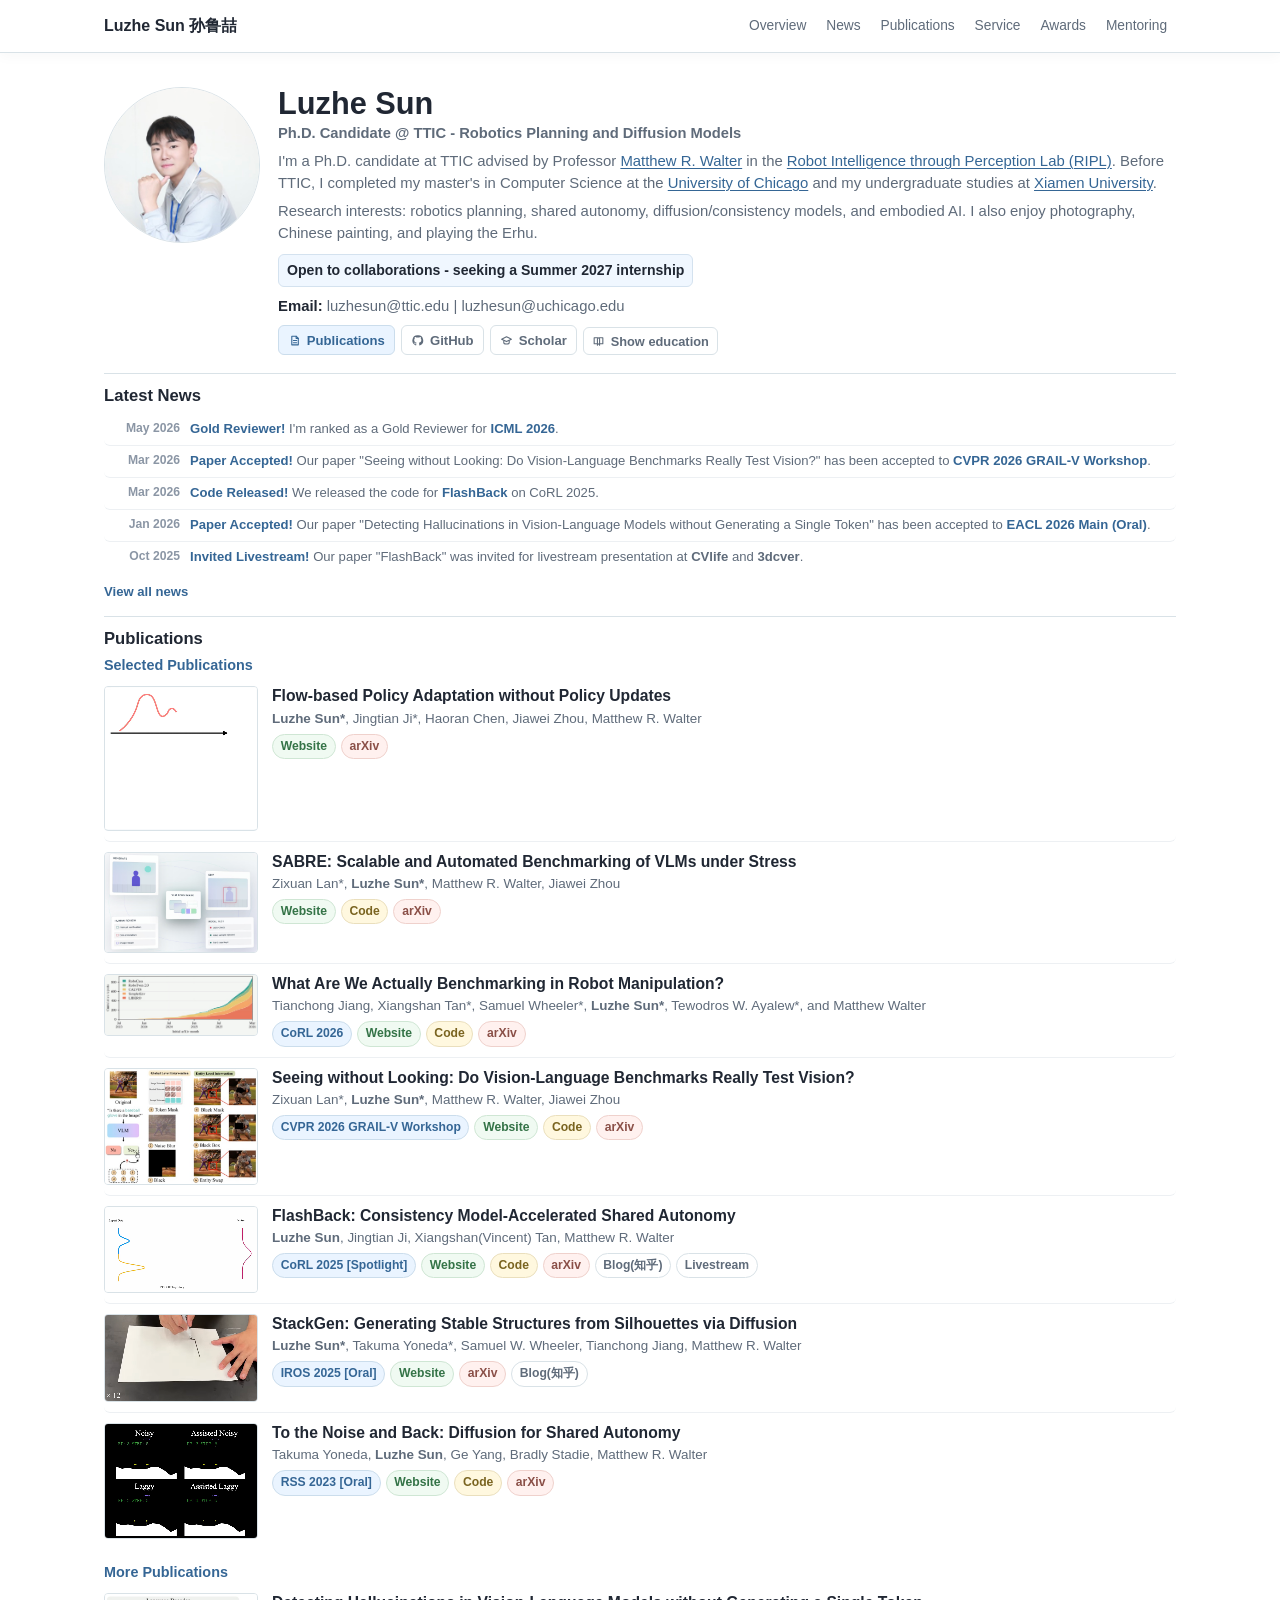
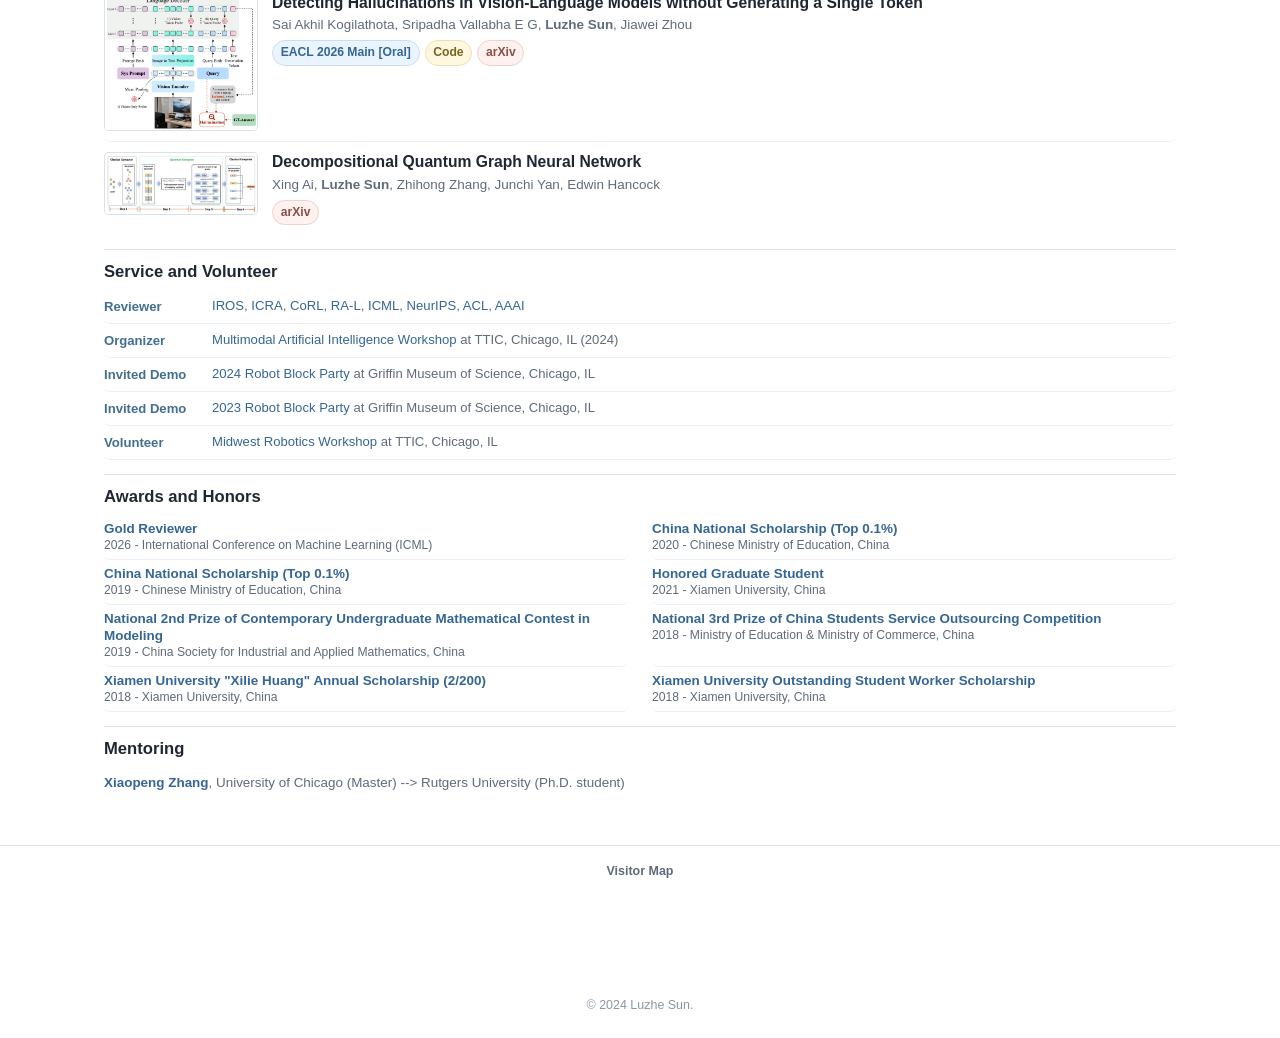
==== index.html @ 74cde6c1 "update web page" ====
<!doctype html>
<html lang="en">

<head>
    <title>Luzhe Sun</title>
    <meta charset="utf-8">
    <meta name="viewport" content="width=device-width, initial-scale=1">
    <meta name="description" content="Luzhe Sun, Ph.D. candidate at TTIC. Robotics planning, diffusion models, publications, news, awards, service, and projects.">
    <link rel="icon" type="image/svg+xml" href="img/logo/Tllokn-positive-black.svg" media="(prefers-color-scheme: light)">
    <link rel="icon" type="image/svg+xml" href="img/logo/Tllokn-positive-white.svg" media="(prefers-color-scheme: dark)">
    <link rel="shortcut icon" type="image/svg+xml" href="img/logo/Tllokn-positive-black.svg">
    <link rel="preload" as="image" href="img/optimized/profile-360.jpg" fetchpriority="high">
    <style>
        * {
            box-sizing: border-box;
        }

        :root {
            --accent: #4f86bd;
            --accent-dark: #356695;
            --accent-soft: #eaf4ff;
            --accent-blue-2: #6f98c7;
            --accent-blue-soft: #f0f7ff;
            --text: #202733;
            --muted: #5f6b7a;
            --quiet: #8b96a5;
            --line: #d9e2e7;
            --surface: #f8fafc;
            --background: #ffffff;
            --radius: 6px;
        }

        html {
            scroll-behavior: smooth;
        }

        body {
            margin: 0;
            color: var(--text);
            background: var(--background);
            font-family: -apple-system, BlinkMacSystemFont, "Segoe UI", Roboto, Helvetica, Arial, sans-serif;
            font-size: 15px;
            line-height: 1.45;
        }

        a {
            color: var(--accent-dark);
            text-decoration-thickness: 1px;
            text-underline-offset: 2px;
        }

        a:hover {
            color: #1d3850;
        }

        .site-header {
            position: sticky;
            top: 0;
            z-index: 20;
            background: rgba(255, 255, 255, 0.97);
            border-bottom: 1px solid var(--line);
            box-shadow: 0 2px 14px rgba(32, 39, 51, 0.04);
        }

        .nav-wrap {
            max-width: 1120px;
            min-height: 52px;
            margin: 0 auto;
            padding: 0 24px;
            display: flex;
            align-items: center;
            gap: 18px;
        }

        .brand {
            flex: 0 0 auto;
            color: var(--text);
            font-size: 1rem;
            font-weight: 700;
            text-decoration: none;
            white-space: nowrap;
        }

        .nav-links {
            display: flex;
            align-items: center;
            gap: 2px;
            margin-left: auto;
        }

        .nav-links a {
            color: var(--muted);
            font-size: 0.86rem;
            font-weight: 520;
            text-decoration: none;
            padding: 0.32rem 0.56rem;
            border-radius: var(--radius);
            white-space: nowrap;
        }

        .nav-links a:hover,
        .nav-links a:focus-visible {
            color: var(--accent-dark);
            background: var(--accent-soft);
        }

        .menu-button {
            display: none;
            margin-left: auto;
            width: 38px;
            height: 34px;
            border: 1px solid var(--line);
            border-radius: var(--radius);
            background: var(--background);
            color: var(--text);
            cursor: pointer;
        }

        .menu-button span {
            display: block;
            width: 16px;
            height: 2px;
            margin: 4px auto;
            background: currentColor;
        }

        .page {
            max-width: 1120px;
            margin: 0 auto;
            padding: 18px 24px 32px;
        }

        .hero {
            display: grid;
            grid-template-columns: 156px minmax(0, 1fr);
            gap: 18px;
            align-items: start;
            padding: 16px 0 18px;
            background: var(--background);
        }

        .profile-photo {
            width: 156px;
            height: 156px;
            object-fit: cover;
            border-radius: 50%;
            border: 1px solid var(--line);
            background: var(--surface);
        }

        .hero h1 {
            margin: 0 0 2px;
            color: var(--text);
            font-size: clamp(1.45rem, 2.4vw, 2rem);
            line-height: 1.1;
            letter-spacing: 0;
        }

        .hero-subtitle {
            margin: 0 0 8px;
            color: var(--muted);
            font-size: 0.92rem;
            font-weight: 600;
        }

        .hero p {
            margin: 0 0 7px;
        }

        .hero-copy {
            color: var(--muted);
            font-size: 0.93rem;
        }

        .hero-copy strong {
            color: var(--text);
        }

        .notice {
            display: inline-block;
            margin: 3px 0 9px;
            padding: 5px 8px;
            border: 1px solid #d4e2ef;
            border-radius: var(--radius);
            background: var(--accent-blue-soft);
            color: var(--text);
            font-size: 0.88rem;
            font-weight: 560;
        }

        .action-row {
            display: flex;
            flex-wrap: wrap;
            gap: 6px;
            margin-top: 8px;
        }

        .button {
            display: inline-flex;
            align-items: center;
            gap: 0.35rem;
            min-height: 30px;
            padding: 0.28rem 0.58rem;
            border: 1px solid var(--line);
            border-radius: var(--radius);
            background: var(--background);
            color: var(--muted);
            font-size: 0.82rem;
            font-weight: 600;
            text-decoration: none;
        }

        .button.primary {
            border-color: #cbddec;
            background: var(--accent-soft);
            color: var(--accent-dark);
        }

        .button:hover {
            border-color: #bcc7d1;
            color: var(--text);
            background: var(--surface);
        }

        .button-icon {
            width: 13px;
            height: 13px;
            flex: 0 0 auto;
            display: inline-block;
        }

        .section {
            padding: 12px 0 14px;
            border-top: 1px solid var(--line);
        }

        .section:first-of-type {
            border-top: 0;
        }

        .section-title {
            display: flex;
            align-items: center;
            margin: 0 0 8px;
            color: var(--text);
            font-size: 1.04rem;
            font-weight: 700;
            line-height: 1.2;
        }

        .news-list,
        .awards-list,
        .mentorship-list,
        .service-list {
            display: grid;
            gap: 0;
        }

        .news-item {
            display: grid;
            grid-template-columns: 76px minmax(0, 1fr);
            gap: 10px;
            padding: 6px 0;
            border-bottom: 1px solid #edf0f3;
            border-radius: var(--radius);
        }

        .news-item:last-child {
            border-bottom: 0;
        }

        .news-item:hover {
            background: var(--accent-blue-soft);
        }

        .news-date {
            color: var(--quiet);
            font-size: 0.76rem;
            font-weight: 650;
            text-align: right;
            white-space: nowrap;
        }

        .news-content {
            color: var(--muted);
            font-size: 0.82rem;
            line-height: 1.44;
        }

        .news-highlight {
            color: var(--accent-dark);
            font-weight: 700;
        }

        .view-all-news {
            margin-top: 7px;
        }

        .view-all-news a {
            color: var(--accent-dark);
            font-size: 0.82rem;
            font-weight: 650;
            text-decoration: none;
        }

        .publication-item {
            display: grid;
            grid-template-columns: 154px minmax(0, 1fr);
            gap: 14px;
            align-items: start;
            padding: 10px 8px 10px 0;
            border-bottom: 1px solid #edf0f3;
            border-radius: var(--radius);
        }

        .publication-item:last-child {
            border-bottom: 0;
        }

        .publication-item:hover {
            background: #f7faff;
        }

        .publication-group {
            margin-top: 8px;
        }

        .publication-group + .publication-group {
            margin-top: 14px;
        }

        .publication-group-title {
            margin: 0 0 2px;
            color: var(--accent-dark);
            font-size: 0.9rem;
            font-weight: 720;
            line-height: 1.25;
        }

        .publication-image {
            display: block;
            width: 154px;
            height: auto;
            border: 1px solid var(--line);
            border-radius: 4px;
            background: var(--surface);
            object-fit: contain;
        }

        .publication-title {
            margin: 0 0 3px;
            color: var(--text);
            font-size: 0.98rem;
            font-weight: 700;
            line-height: 1.28;
        }

        .publication-title a {
            color: inherit;
            text-decoration: none;
        }

        .publication-title a:hover {
            color: var(--accent-dark);
            text-decoration: underline;
        }

        .publication-authors {
            margin-bottom: 6px;
            color: var(--muted);
            font-size: 0.84rem;
            line-height: 1.35;
        }

        .publication-buttons,
        .project-buttons {
            display: flex;
            flex-wrap: wrap;
            gap: 5px;
        }

        .pill {
            display: inline-flex;
            align-items: center;
            min-height: 24px;
            padding: 0.18rem 0.48rem;
            border: 1px solid var(--line);
            border-radius: 999px;
            background: var(--background);
            color: var(--muted);
            font-size: 0.76rem;
            font-weight: 640;
            text-decoration: none;
        }

        .pill.venue {
            border-color: #cbddec;
            background: var(--accent-soft);
            color: var(--accent-dark);
        }

        .pill.website {
            border-color: #cfe6d4;
            background: #f0faf2;
            color: #347347;
        }

        .pill.code {
            border-color: #eadfbd;
            background: #fff8df;
            color: #7a6420;
        }

        .pill.arxiv {
            border-color: #efd1cc;
            background: #fff1ef;
            color: #8a4f47;
        }

        .pill:hover {
            border-color: #bcc7d1;
            color: var(--text);
            background: var(--surface);
        }

        .service-list {
            grid-template-columns: 1fr;
        }

        .service-item {
            display: grid;
            grid-template-columns: 96px minmax(0, 1fr);
            gap: 12px;
            padding: 7px 0;
            border-bottom: 1px solid #edf0f3;
            border-radius: var(--radius);
        }

        .service-item:hover {
            background: #f6fafc;
        }

        .service-role {
            color: #426f8f;
            font-size: 0.82rem;
            font-weight: 700;
        }

        .service-details {
            color: var(--muted);
            font-size: 0.82rem;
            line-height: 1.44;
        }

        .service-details a {
            text-decoration: none;
        }

        .service-details a:hover {
            text-decoration: underline;
        }

        .awards-list {
            grid-template-columns: repeat(2, minmax(0, 1fr));
            column-gap: 24px;
        }

        .award-item {
            padding: 5px 0;
            border-bottom: 1px solid #edf0f3;
            border-radius: var(--radius);
        }

        .award-item:hover {
            background: var(--accent-blue-soft);
        }

        .award-title {
            margin: 0 0 1px;
            color: var(--accent-dark);
            font-size: 0.84rem;
            font-weight: 700;
            line-height: 1.28;
        }

        .award-details {
            color: var(--muted);
            font-size: 0.76rem;
            line-height: 1.3;
        }

        .mentorship-item {
            padding: 6px 0;
            border-bottom: 1px solid #edf0f3;
            color: var(--muted);
            font-size: 0.84rem;
            line-height: 1.44;
        }

        .mentorship-item:last-child {
            border-bottom: 0;
        }

        .mentorship-item a {
            color: var(--accent-dark);
            font-weight: 700;
            text-decoration: none;
        }

        .mentorship-item a:hover {
            text-decoration: underline;
        }

        .project-grid {
            display: grid;
            grid-template-columns: repeat(2, minmax(0, 1fr));
            gap: 12px;
        }

        .project-card {
            display: grid;
            grid-template-rows: auto 1fr;
            border: 1px solid var(--line);
            border-top: 3px solid var(--accent-blue-2);
            border-radius: var(--radius);
            background: var(--background);
            overflow: hidden;
        }

        .video-shell {
            position: relative;
            aspect-ratio: 16 / 9;
            background: linear-gradient(135deg, #eef4fb, #f8fbfe);
            display: grid;
            place-items: center;
            color: var(--accent-dark);
        }

        .video-shell iframe {
            width: 100%;
            height: 100%;
            border: 0;
        }

        .video-load {
            border: 1px solid #cbddec;
            border-radius: var(--radius);
            background: var(--accent-soft);
            color: var(--accent-dark);
            cursor: pointer;
            font-size: 0.82rem;
            font-weight: 700;
            padding: 0.42rem 0.68rem;
        }

        .video-load:hover {
            background: #e4eef8;
        }

        .project-body {
            padding: 9px 10px 10px;
        }

        .project-title {
            margin: 0 0 4px;
            color: var(--text);
            font-size: 0.92rem;
            font-weight: 750;
            line-height: 1.25;
        }

        .project-description {
            margin: 0 0 8px;
            color: var(--muted);
            font-size: 0.8rem;
            line-height: 1.36;
        }

        .education-toggle {
            display: inline-flex;
            align-items: center;
            gap: 0.35rem;
            min-height: 28px;
            margin-top: 2px;
            padding: 0.2rem 0.5rem;
            border: 1px solid var(--line);
            border-radius: var(--radius);
            background: var(--background);
            color: var(--muted);
            cursor: pointer;
            font-size: 0.8rem;
            font-weight: 650;
        }

        .education-toggle:hover {
            color: var(--text);
            background: var(--surface);
        }

        .education-more {
            display: none;
            grid-template-columns: repeat(3, minmax(0, 1fr));
            gap: 8px;
            margin-top: 8px;
        }

        .education-more.expanded {
            display: grid;
        }

        .education-item {
            padding: 6px 8px;
            border: 1px solid var(--line);
            border-radius: var(--radius);
            background: var(--surface);
        }

        .edu-degree {
            color: var(--text);
            font-size: 0.78rem;
            font-weight: 700;
            line-height: 1.25;
        }

        .edu-school,
        .edu-year {
            color: var(--muted);
            font-size: 0.75rem;
            line-height: 1.3;
        }

        .footer {
            border-top: 1px solid var(--line);
            color: var(--quiet);
            font-size: 0.78rem;
            padding: 16px 24px 24px;
            text-align: center;
        }

        .visitor-map {
            margin: 0 auto 10px;
        }

        .visitor-title {
            margin: 0 0 6px;
            color: var(--muted);
            font-size: 0.78rem;
            font-weight: 700;
        }

        #visitors {
            width: 150px;
            min-height: 100px;
            margin: 0 auto;
            overflow: hidden;
            border-radius: var(--radius);
        }

        #visitors iframe {
            width: 150px;
            height: 100px;
            border: 0;
            display: block;
        }

        @media (max-width: 860px) {
            .nav-wrap {
                padding: 0 16px;
            }

            .menu-button {
                display: block;
            }

            .nav-links {
                position: absolute;
                top: 52px;
                left: 0;
                right: 0;
                display: none;
                flex-direction: column;
                align-items: stretch;
                gap: 0;
                padding: 6px 16px 12px;
                background: var(--background);
                border-bottom: 1px solid var(--line);
            }

            .nav-links.open {
                display: flex;
            }

            .nav-links a {
                padding: 0.58rem 0.62rem;
            }

            .page {
                padding: 14px 16px 28px;
            }

            .hero {
                grid-template-columns: 118px minmax(0, 1fr);
                gap: 14px;
            }

            .profile-photo {
                width: 118px;
                height: 118px;
            }

            .service-list,
            .awards-list,
            .mentorship-list,
            .project-grid {
                grid-template-columns: 1fr;
            }
        }

        @media (max-width: 620px) {
            body {
                font-size: 14px;
            }

            .hero,
            .publication-item,
            .news-item,
            .service-item {
                grid-template-columns: 1fr;
            }

            .profile-photo {
                width: 112px;
                height: 112px;
            }

            .publication-image {
                width: 100%;
                height: auto;
            }

            .news-date {
                text-align: left;
            }

            .education-more {
                grid-template-columns: 1fr;
            }
        }
    </style>
</head>

<body>
    <header class="site-header">
        <div class="nav-wrap">
            <a href="#overview" class="brand">Luzhe Sun 孙鲁喆</a>
            <button class="menu-button" id="menuButton" type="button" aria-label="Toggle navigation" aria-controls="siteNav" aria-expanded="false">
                <span></span>
                <span></span>
                <span></span>
            </button>
            <nav class="nav-links" id="siteNav" aria-label="Primary">
                <a href="#overview">Overview</a>
                <a href="#news">News</a>
                <a href="#publications">Publications</a>
                <a href="#service">Service</a>
                <a href="#awards">Awards</a>
                <a href="#mentoring">Mentoring</a>
            </nav>
        </div>
    </header>

    <main class="page">
        <section class="hero" id="overview">
            <img src="img/optimized/profile-360.jpg" alt="Luzhe Sun" class="profile-photo" width="156" height="156" decoding="async" fetchpriority="high">
            <div>
                <h1>Luzhe Sun</h1>
                <p class="hero-subtitle">Ph.D. Candidate @ TTIC - Robotics Planning and Diffusion Models</p>
                <p class="hero-copy">
                    I'm a Ph.D. candidate at TTIC advised by Professor <a href="https://home.ttic.edu/~mwalter/">Matthew R. Walter</a> in the <a href="https://ttic.edu/ripl/">Robot Intelligence through Perception Lab (RIPL)</a>.
                    Before TTIC, I completed my master's in Computer Science at the <a href="https://masters.cs.uchicago.edu/">University of Chicago</a> and my undergraduate studies at <a href="https://informatics.xmu.edu.cn/en/index.htm">Xiamen University</a>.
                </p>
                <p class="hero-copy">
                    Research interests: robotics planning, shared autonomy, diffusion/consistency models, and embodied AI. I also enjoy photography, Chinese painting, and playing the Erhu.
                </p>
                <div class="notice">Open to collaborations - seeking a Summer 2027 internship</div>
                <p class="hero-copy"><strong>Email:</strong> luzhesun@ttic.edu | luzhesun@uchicago.edu</p>
                <div class="action-row">
                    <a href="#publications" class="button primary">
                        <svg class="button-icon" viewBox="0 0 24 24" aria-hidden="true">
                            <path d="M7 4h8l4 4v12H7z" fill="none" stroke="currentColor" stroke-width="2" stroke-linejoin="round"></path>
                            <path d="M15 4v4h4M10 12h6M10 16h6" fill="none" stroke="currentColor" stroke-width="2" stroke-linecap="round" stroke-linejoin="round"></path>
                        </svg>
                        <span>Publications</span>
                    </a>
                    <a href="https://github.com/Tllokn" class="button" target="_blank" rel="noopener">
                        <svg class="button-icon" viewBox="0 0 24 24" aria-hidden="true">
                            <path d="M12 2.5A9.5 9.5 0 0 0 9 21c.5.1.7-.2.7-.5v-1.9c-2.8.6-3.4-1.1-3.4-1.1-.5-1.1-1.1-1.4-1.1-1.4-.9-.6.1-.6.1-.6 1 .1 1.6 1.1 1.6 1.1.9 1.5 2.4 1.1 2.9.8.1-.7.4-1.1.7-1.4-2.2-.3-4.6-1.1-4.6-5A3.9 3.9 0 0 1 7 8.3c-.1-.3-.5-1.3.1-2.7 0 0 .9-.3 2.8 1a9.7 9.7 0 0 1 5.2 0c2-1.3 2.8-1 2.8-1 .6 1.4.2 2.4.1 2.7a3.9 3.9 0 0 1 1.1 2.8c0 3.8-2.3 4.7-4.6 5 .4.3.7 1 .7 2v2.4c0 .3.2.6.7.5A9.5 9.5 0 0 0 12 2.5z" fill="currentColor"></path>
                        </svg>
                        <span>GitHub</span>
                    </a>
                    <a href="https://scholar.google.com/citations?hl=en&amp;user=UH_AxUQAAAAJ" class="button" target="_blank" rel="noopener">
                        <svg class="button-icon" viewBox="0 0 24 24" aria-hidden="true">
                            <path d="M3 9.5 12 5l9 4.5-9 4.5z" fill="none" stroke="currentColor" stroke-width="2" stroke-linejoin="round"></path>
                            <path d="M7 12v4c0 1.4 2.2 2.5 5 2.5s5-1.1 5-2.5v-4" fill="none" stroke="currentColor" stroke-width="2" stroke-linejoin="round"></path>
                        </svg>
                        <span>Scholar</span>
                    </a>
                    <button class="education-toggle" id="educationToggle" type="button" aria-expanded="false" aria-controls="educationMore">
                        <svg class="button-icon" viewBox="0 0 24 24" aria-hidden="true">
                            <path d="M4 5h7a3 3 0 0 1 3 3v11a3 3 0 0 0-3-3H4zM20 5h-7a3 3 0 0 0-3 3v11a3 3 0 0 1 3-3h7z" fill="none" stroke="currentColor" stroke-width="2" stroke-linejoin="round"></path>
                        </svg>
                        <span class="education-toggle-text">Show education</span>
                    </button>
                </div>
                <div class="education-more" id="educationMore">
                    <div class="education-item">
                        <div class="edu-degree">Ph.D. in Computer Science</div>
                        <div class="edu-school">Toyota Technological Institute at Chicago</div>
                        <div class="edu-year">2023 - Present</div>
                    </div>
                    <div class="education-item">
                        <div class="edu-degree">Master of Computer Science</div>
                        <div class="edu-school">University of Chicago</div>
                        <div class="edu-year">2021 - 2022</div>
                    </div>
                    <div class="education-item">
                        <div class="edu-degree">B.Eng in Information Science, Graduated With Honor</div>
                        <div class="edu-school">Xiamen University</div>
                        <div class="edu-year">2017 - 2021</div>
                    </div>
                </div>
            </div>
        </section>

        <section class="section" id="news">
            <h2 class="section-title">Latest News</h2>
            <div class="news-list">
                <div class="news-item">
                    <div class="news-date">May 2026</div>
                    <div class="news-content"><span class="news-highlight">Gold Reviewer!</span> I'm ranked as a Gold Reviewer for <span class="news-highlight">ICML 2026</span>.</div>
                </div>
                <div class="news-item">
                    <div class="news-date">Mar 2026</div>
                    <div class="news-content"><span class="news-highlight">Paper Accepted!</span> Our paper "Seeing without Looking: Do Vision-Language Benchmarks Really Test Vision?" has been accepted to <span class="news-highlight">CVPR 2026 GRAIL-V Workshop</span>.</div>
                </div>
                <div class="news-item">
                    <div class="news-date">Mar 2026</div>
                    <div class="news-content"><span class="news-highlight">Code Released!</span> We released the code for <span class="news-highlight">FlashBack</span> on CoRL 2025.</div>
                </div>
                <div class="news-item">
                    <div class="news-date">Jan 2026</div>
                    <div class="news-content"><span class="news-highlight">Paper Accepted!</span> Our paper "Detecting Hallucinations in Vision-Language Models without Generating a Single Token" has been accepted to <span class="news-highlight">EACL 2026 Main (Oral)</span>.</div>
                </div>
                <div class="news-item">
                    <div class="news-date">Oct 2025</div>
                    <div class="news-content"><span class="news-highlight">Invited Livestream!</span> Our paper "FlashBack" was invited for livestream presentation at <strong>CVlife</strong> and <strong>3dcver</strong>.</div>
                </div>
            </div>
            <div class="view-all-news"><a href="news.html">View all news</a></div>
        </section>

        <section class="section" id="publications">
            <h2 class="section-title">Publications</h2>

            <div class="publication-group">
                <h3 class="publication-group-title">Selected Publications</h3>

                <article class="publication-item">
                    <video class="publication-image" width="154" autoplay muted loop playsinline preload="metadata" poster="img/optimized/2026-flow-based-policy-adaptation.jpg" aria-label="Flow-based Policy Adaptation video preview">
                        <source src="video/2026-flow-based-policy-adaptation.webm" type="video/webm">
                    </video>
                    <div>
                        <h3 class="publication-title"><a href="https://arxiv.org/abs/2606.06461">Flow-based Policy Adaptation without Policy Updates</a></h3>
                        <div class="publication-authors"><b>Luzhe Sun*</b>, Jingtian Ji*, Haoran Chen, Jiawei Zhou, Matthew R. Walter</div>
                        <div class="publication-buttons">
                            <a href="https://ripl.github.io/GLOVES_web/" class="pill website">Website</a>
                            <a href="https://arxiv.org/abs/2606.06461" class="pill arxiv">arXiv</a>
                        </div>
                    </div>
                </article>

                <article class="publication-item">
                    <img src="img/optimized/2026-sabre.jpg" alt="SABRE VLM benchmarking pipeline" class="publication-image" loading="lazy" decoding="async" width="154">
                    <div>
                        <h3 class="publication-title"><a href="https://arxiv.org/abs/2608.07435">SABRE: Scalable and Automated Benchmarking of VLMs under Stress</a></h3>
                        <div class="publication-authors">Zixuan Lan*, <b>Luzhe Sun*</b>, Matthew R. Walter, Jiawei Zhou</div>
                        <div class="publication-buttons">
                            <a href="https://zesearch.github.io/vlm-SABRE/" class="pill website">Website</a>
                            <a href="https://github.com/Zesearch/vlm-SABRE" class="pill code">Code</a>
                            <a href="https://arxiv.org/abs/2608.07435" class="pill arxiv">arXiv</a>
                        </div>
                    </div>
                </article>

                <article class="publication-item">
                    <img src="img/optimized/2026-what-are-we-actually-benchmarking.jpg" alt="Robot manipulation benchmark audit chart" class="publication-image" loading="lazy" decoding="async" width="154">
                    <div>
                        <h3 class="publication-title"><a href="https://arxiv.org/abs/2606.04233">What Are We Actually Benchmarking in Robot Manipulation?</a></h3>
                        <div class="publication-authors">Tianchong Jiang, Xiangshan Tan*, Samuel Wheeler*, <b>Luzhe Sun*</b>, Tewodros W. Ayalew*, and Matthew Walter</div>
                        <div class="publication-buttons">
                            <a href="https://www.corl.org/" class="pill venue">CoRL 2026</a>
                            <a href="https://ripl.github.io/manipulation_benchmark_audit/" class="pill website">Website</a>
                            <a href="https://github.com/ripl/ManipulationBenchmarkAudit" class="pill code">Code</a>
                            <a href="https://arxiv.org/abs/2606.04233" class="pill arxiv">arXiv</a>
                        </div>
                    </div>
                </article>

                <article class="publication-item">
                    <img src="img/optimized/2026-seeing-without-looking.jpg" alt="CVPR 2026 workshop paper thumbnail" class="publication-image" loading="lazy" decoding="async" width="154">
                    <div>
                        <h3 class="publication-title"><a href="https://arxiv.org/abs/2605.22903">Seeing without Looking: Do Vision-Language Benchmarks Really Test Vision?</a></h3>
                        <div class="publication-authors">Zixuan Lan*, <b>Luzhe Sun*</b>, Matthew R. Walter, Jiawei Zhou</div>
                        <div class="publication-buttons">
                            <a href="https://openreview.net/forum?id=BBnoQFzIQi" class="pill venue">CVPR 2026 GRAIL-V Workshop</a>
                            <a href="https://zesearch.github.io/vlm-seeing-without-looking/" class="pill website">Website</a>
                            <a href="https://github.com/Zesearch/vlm-seeing-without-looking" class="pill code">Code</a>
                            <a href="https://arxiv.org/abs/2605.22903" class="pill arxiv">arXiv</a>
                        </div>
                    </div>
                </article>

                <article class="publication-item">
                    <video class="publication-image" width="154" autoplay muted loop playsinline preload="metadata" poster="img/optimized/2025-flashback.jpg" aria-label="FlashBack video preview">
                        <source src="video/2025-flashback.webm" type="video/webm">
                    </video>
                    <div>
                        <h3 class="publication-title"><a href="https://arxiv.org/abs/2505.16892">FlashBack: Consistency Model-Accelerated Shared Autonomy</a></h3>
                        <div class="publication-authors"><b>Luzhe Sun</b>, Jingtian Ji, Xiangshan(Vincent) Tan, Matthew R. Walter</div>
                        <div class="publication-buttons">
                            <a href="https://openreview.net/forum?id=zk4fRmHF0Q" class="pill venue">CoRL 2025 [Spotlight]</a>
                            <a href="https://ripl.github.io/CSA-website/" class="pill website">Website</a>
                            <a href="https://github.com/ripl/FlashBackSharedAutonomy" class="pill code">Code</a>
                            <a href="https://arxiv.org/abs/2505.16892" class="pill arxiv">arXiv</a>
                            <a href="https://zhuanlan.zhihu.com/p/1952228115234414777" class="pill">Blog(知乎)</a>
                            <a href="https://www.bilibili.com/video/BV1dqWSzCEZQ?t=4.1" class="pill">Livestream</a>
                        </div>
                    </div>
                </article>

                <article class="publication-item">
                    <video class="publication-image" width="154" autoplay muted loop playsinline preload="metadata" poster="img/optimized/2025-stackgen.jpg" aria-label="StackGen video preview">
                        <source src="video/2025-stackgen.webm" type="video/webm">
                    </video>
                    <div>
                        <h3 class="publication-title"><a href="https://arxiv.org/abs/2409.18098">StackGen: Generating Stable Structures from Silhouettes via Diffusion</a></h3>
                        <div class="publication-authors"><b>Luzhe Sun*</b>, Takuma Yoneda*, Samuel W. Wheeler, Tianchong Jiang, Matthew R. Walter</div>
                        <div class="publication-buttons">
                            <a href="https://doi.org/10.1109/IROS60139.2025.11247239" class="pill venue">IROS 2025 [Oral]</a>
                            <a href="https://ripl.github.io/StackGen/" class="pill website">Website</a>
                            <a href="https://arxiv.org/abs/2409.18098" class="pill arxiv">arXiv</a>
                            <a href="https://zhuanlan.zhihu.com/p/1946751889225024585" class="pill">Blog(知乎)</a>
                        </div>
                    </div>
                </article>

                <article class="publication-item">
                    <video class="publication-image" width="154" autoplay muted loop playsinline preload="metadata" poster="img/optimized/2023-to-the-noise-and-back.jpg" aria-label="To the Noise and Back video preview">
                        <source src="video/2023-to-the-noise-and-back.webm" type="video/webm">
                    </video>
                    <div>
                        <h3 class="publication-title"><a href="https://arxiv.org/abs/2302.12244">To the Noise and Back: Diffusion for Shared Autonomy</a></h3>
                        <div class="publication-authors">Takuma Yoneda, <b>Luzhe Sun</b>, Ge Yang, Bradly Stadie, Matthew R. Walter</div>
                        <div class="publication-buttons">
                            <a href="https://roboticsconference.org/2023/program/papers/014/" class="pill venue">RSS 2023 [Oral]</a>
                            <a href="https://diffusion-for-shared-autonomy.github.io/" class="pill website">Website</a>
                            <a href="https://github.com/ripl/diffusion-for-shared-autonomy" class="pill code">Code</a>
                            <a href="https://arxiv.org/abs/2302.12244" class="pill arxiv">arXiv</a>
                        </div>
                    </div>
                </article>
            </div>

            <div class="publication-group">
                <h3 class="publication-group-title">More Publications</h3>

                <article class="publication-item">
                    <img src="img/optimized/2026-detecting-hallucinations.jpg" alt="EACL 2026 hallucination paper thumbnail" class="publication-image" loading="lazy" decoding="async" width="154">
                    <div>
                        <h3 class="publication-title"><a href="https://arxiv.org/abs/2603.05465">Detecting Hallucinations in Vision-Language Models without Generating a Single Token</a></h3>
                        <div class="publication-authors">Sai Akhil Kogilathota, Sripadha Vallabha E G, <b>Luzhe Sun</b>, Jiawei Zhou</div>
                        <div class="publication-buttons">
                            <a href="https://aclanthology.org/2026.eacl-long.287/" class="pill venue">EACL 2026 Main [Oral]</a>
                            <a href="https://github.com/Zesearch/HALP" class="pill code">Code</a>
                            <a href="https://arxiv.org/abs/2603.05465" class="pill arxiv">arXiv</a>
                        </div>
                    </div>
                </article>

                <article class="publication-item">
                    <img src="img/optimized/2022-decompositional-quantum-gnn.jpg" alt="Quantum GNN paper thumbnail" class="publication-image" loading="lazy" decoding="async" width="154">
                    <div>
                        <h3 class="publication-title"><a href="https://arxiv.org/abs/2201.05158">Decompositional Quantum Graph Neural Network</a></h3>
                        <div class="publication-authors">Xing Ai, <b>Luzhe Sun</b>, Zhihong Zhang, Junchi Yan, Edwin Hancock</div>
                        <div class="publication-buttons">
                            <a href="https://arxiv.org/abs/2201.05158" class="pill arxiv">arXiv</a>
                        </div>
                    </div>
                </article>
            </div>
        </section>

        <section class="section" id="service">
            <h2 class="section-title">Service and Volunteer</h2>
            <div class="service-list">
                <div class="service-item">
                    <div class="service-role">Reviewer</div>
                    <div class="service-details">
                        <a href="https://www.ieee-iros.org/">IROS</a>, <a href="https://www.ieee-icra.org/">ICRA</a>, <a href="https://www.corl.org/">CoRL</a>, <a href="https://www.ieee-ras.org/publications/ra-l">RA-L</a>, <a href="https://icml.cc/">ICML</a>, <a href="https://neurips.cc/">NeurIPS</a>, <a href="https://www.aclweb.org/">ACL</a>, <a href="https://aaai.org/">AAAI</a>
                    </div>
                </div>
                <div class="service-item">
                    <div class="service-role">Organizer</div>
                    <div class="service-details"><a href="https://sites.google.com/view/multimodal-ai-ttic-2024/home">Multimodal Artificial Intelligence Workshop</a> at TTIC, Chicago, IL (2024)</div>
                </div>
                <div class="service-item">
                    <div class="service-role">Invited Demo</div>
                    <div class="service-details"><a href="https://www.msichicago.org/explore/whats-here/events/robot-block-party">2024 Robot Block Party</a> at Griffin Museum of Science, Chicago, IL</div>
                </div>
                <div class="service-item">
                    <div class="service-role">Invited Demo</div>
                    <div class="service-details"><a href="https://www.msichicago.org/explore/whats-here/events/robot-block-party">2023 Robot Block Party</a> at Griffin Museum of Science, Chicago, IL</div>
                </div>
                <div class="service-item">
                    <div class="service-role">Volunteer</div>
                    <div class="service-details"><a href="https://ttic.edu/mwrw/">Midwest Robotics Workshop</a> at TTIC, Chicago, IL</div>
                </div>
            </div>
        </section>

        <section class="section" id="awards">
            <h2 class="section-title">Awards and Honors</h2>
            <div class="awards-list">
                <div class="award-item">
                    <div class="award-title">Gold Reviewer</div>
                    <div class="award-details">2026 - International Conference on Machine Learning (ICML)</div>
                </div>
                <div class="award-item">
                    <div class="award-title">China National Scholarship (Top 0.1%)</div>
                    <div class="award-details">2020 - Chinese Ministry of Education, China</div>
                </div>
                <div class="award-item">
                    <div class="award-title">China National Scholarship (Top 0.1%)</div>
                    <div class="award-details">2019 - Chinese Ministry of Education, China</div>
                </div>
                <div class="award-item">
                    <div class="award-title">Honored Graduate Student</div>
                    <div class="award-details">2021 - Xiamen University, China</div>
                </div>
                <div class="award-item">
                    <div class="award-title">National 2nd Prize of Contemporary Undergraduate Mathematical Contest in Modeling</div>
                    <div class="award-details">2019 - China Society for Industrial and Applied Mathematics, China</div>
                </div>
                <div class="award-item">
                    <div class="award-title">National 3rd Prize of China Students Service Outsourcing Competition</div>
                    <div class="award-details">2018 - Ministry of Education &amp; Ministry of Commerce, China</div>
                </div>
                <div class="award-item">
                    <div class="award-title">Xiamen University "Xilie Huang" Annual Scholarship (2/200)</div>
                    <div class="award-details">2018 - Xiamen University, China</div>
                </div>
                <div class="award-item">
                    <div class="award-title">Xiamen University Outstanding Student Worker Scholarship</div>
                    <div class="award-details">2018 - Xiamen University, China</div>
                </div>
            </div>
        </section>

        <section class="section" id="mentoring">
            <h2 class="section-title">Mentoring</h2>
            <div class="mentorship-list">
                <div class="mentorship-item">
                    <a href="https://xpenguchi.github.io/">Xiaopeng Zhang</a>, University of Chicago (Master) --&gt; Rutgers University (Ph.D. student)
                </div>
            </div>
        </section>

        <section class="section" id="projects" hidden>
            <h2 class="section-title">Projects</h2>
            <div class="project-grid">
                <article class="project-card">
                    <div class="video-shell">
                        <button class="video-load" type="button" data-video-src="https://www.youtube.com/embed/ldNHdsU3KME" data-video-title="Embodied ChatGPT video">Load video</button>
                    </div>
                    <div class="project-body">
                        <h3 class="project-title">Embodied ChatGPT | Robot Block Party 2023</h3>
                        <p class="project-description">
                            Implemented Code as Policies on a UR5 robot so it could respond to voice commands and execute tasks. Presented at the 2023 National Robotics Week at MSI Chicago and the 2023 South Side Science Festival.
                        </p>
                    </div>
                </article>

                <article class="project-card">
                    <div class="video-shell">
                        <button class="video-load" type="button" data-video-src="https://www.youtube.com/embed/UL26MJ7HQgY" data-video-title="AI travel assistant app video">Load video</button>
                    </div>
                    <div class="project-body">
                        <h3 class="project-title">AI Transnational Free Travel Assistant APP</h3>
                        <p class="project-description">
                            AI travel assistant for independent tourists from China and Japan, covering attractions, restaurants, accommodation, transportation, and language barriers.
                        </p>
                        <div class="project-buttons">
                            <a href="https://github.com/Tllokn/AI-Transnational-Free-Travel-Assistant-APP" class="pill">GitHub</a>
                        </div>
                    </div>
                </article>
            </div>
        </section>
    </main>

    <footer class="footer">
        <div class="visitor-map">
            <div class="visitor-title">Visitor Map</div>
            <div id="visitors" aria-label="Visitor map"></div>
        </div>
        <div>&copy; 2024 Luzhe Sun.</div>
    </footer>

    <script>
        const nav = document.getElementById("siteNav");
        const menuButton = document.getElementById("menuButton");

        menuButton.addEventListener("click", () => {
            const isOpen = nav.classList.toggle("open");
            menuButton.setAttribute("aria-expanded", String(isOpen));
        });

        nav.querySelectorAll("a").forEach((link) => {
            link.addEventListener("click", () => {
                nav.classList.remove("open");
                menuButton.setAttribute("aria-expanded", "false");
            });
        });

        const educationToggle = document.getElementById("educationToggle");
        const educationMore = document.getElementById("educationMore");
        const educationToggleText = educationToggle.querySelector(".education-toggle-text");

        educationToggle.addEventListener("click", () => {
            const expanded = educationMore.classList.toggle("expanded");
            educationToggle.setAttribute("aria-expanded", String(expanded));
            educationToggleText.textContent = expanded ? "Hide education" : "Show education";
        });

        document.querySelectorAll(".video-load").forEach((button) => {
            button.addEventListener("click", () => {
                const iframe = document.createElement("iframe");
                iframe.src = `${button.dataset.videoSrc}?autoplay=1`;
                iframe.title = button.dataset.videoTitle;
                iframe.loading = "lazy";
                iframe.allow = "accelerometer; autoplay; encrypted-media; gyroscope; picture-in-picture; web-share";
                iframe.allowFullscreen = true;
                button.parentElement.replaceChildren(iframe);
            });
        });

        const loadVisitorMap = () => {
            const visitors = document.getElementById("visitors");
            if (!visitors || visitors.querySelector("iframe")) return;

            const frame = document.createElement("iframe");
            frame.title = "Visitor map";
            frame.loading = "lazy";
            frame.src = "visitor-map.html";
            visitors.appendChild(frame);
        };

        if ("requestIdleCallback" in window) {
            requestIdleCallback(loadVisitorMap, { timeout: 2500 });
        } else {
            window.addEventListener("load", () => setTimeout(loadVisitorMap, 800));
        }
    </script>
</body>

</html>
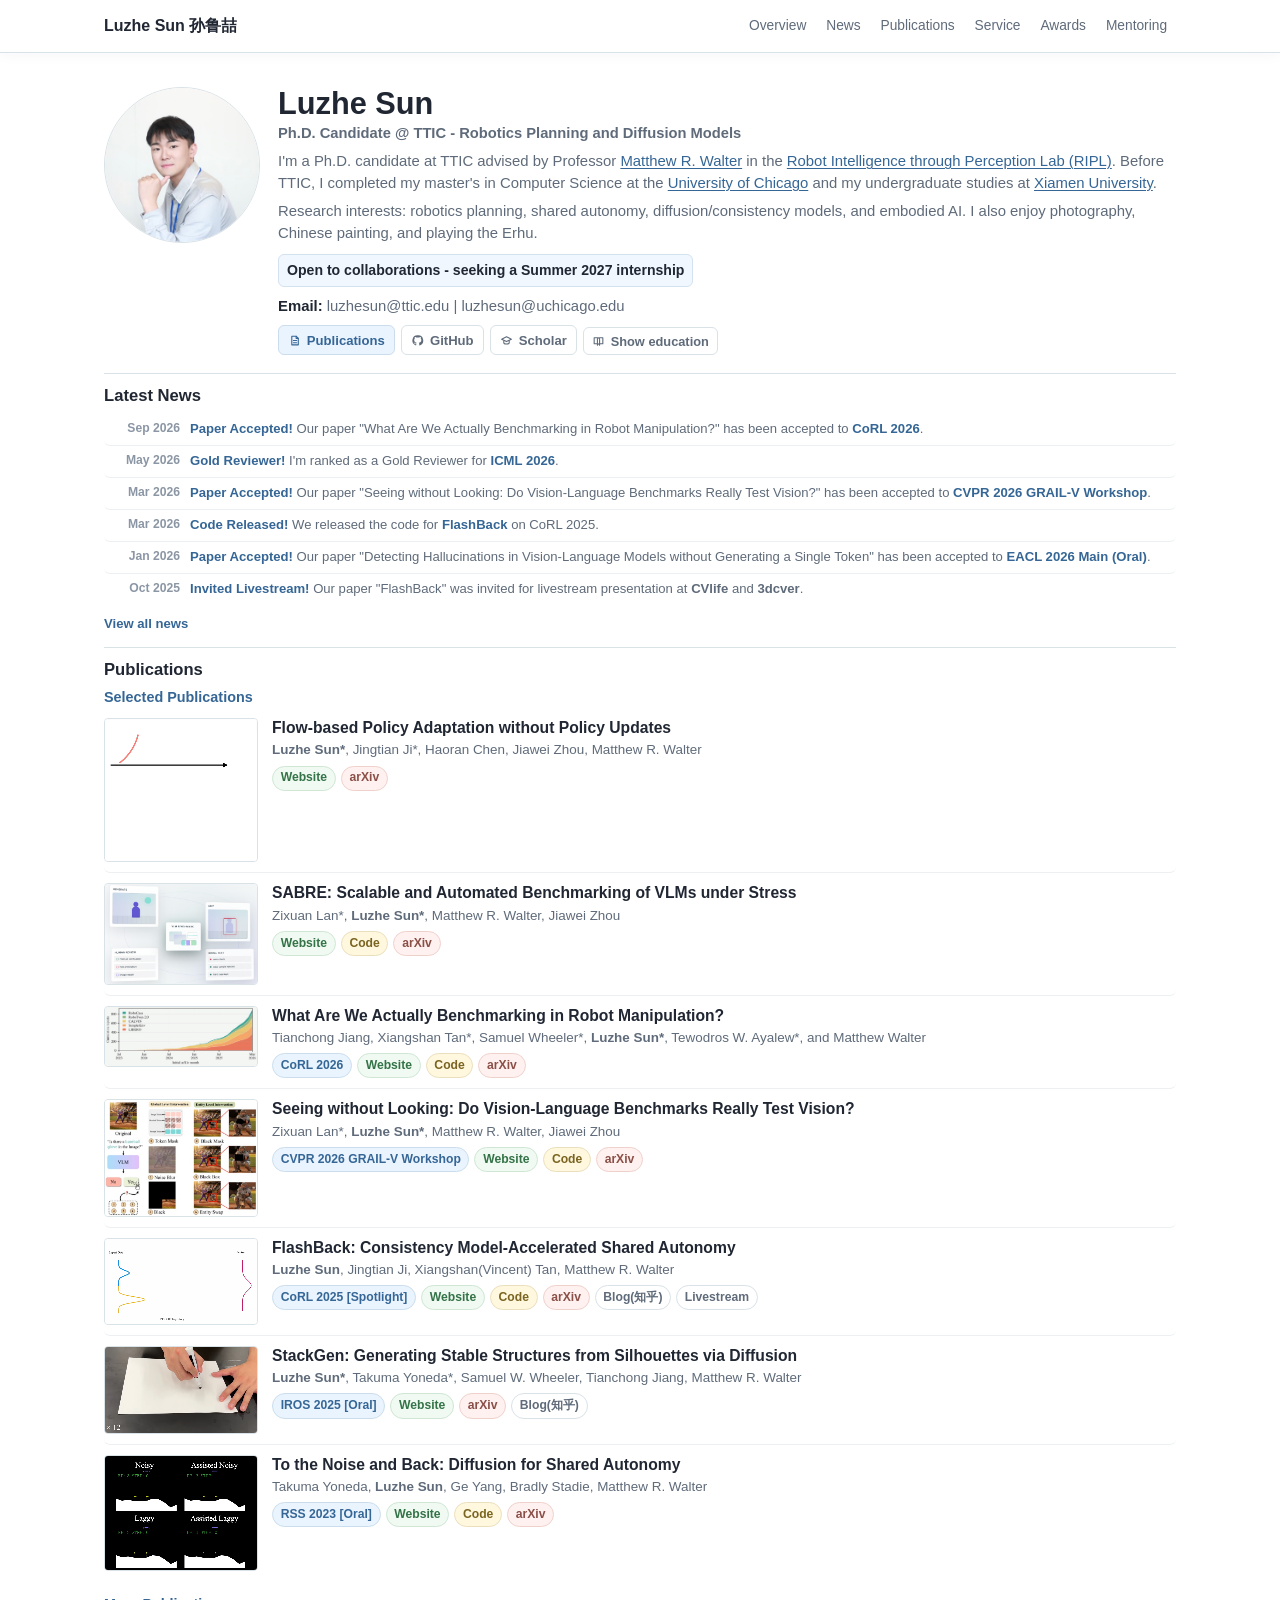
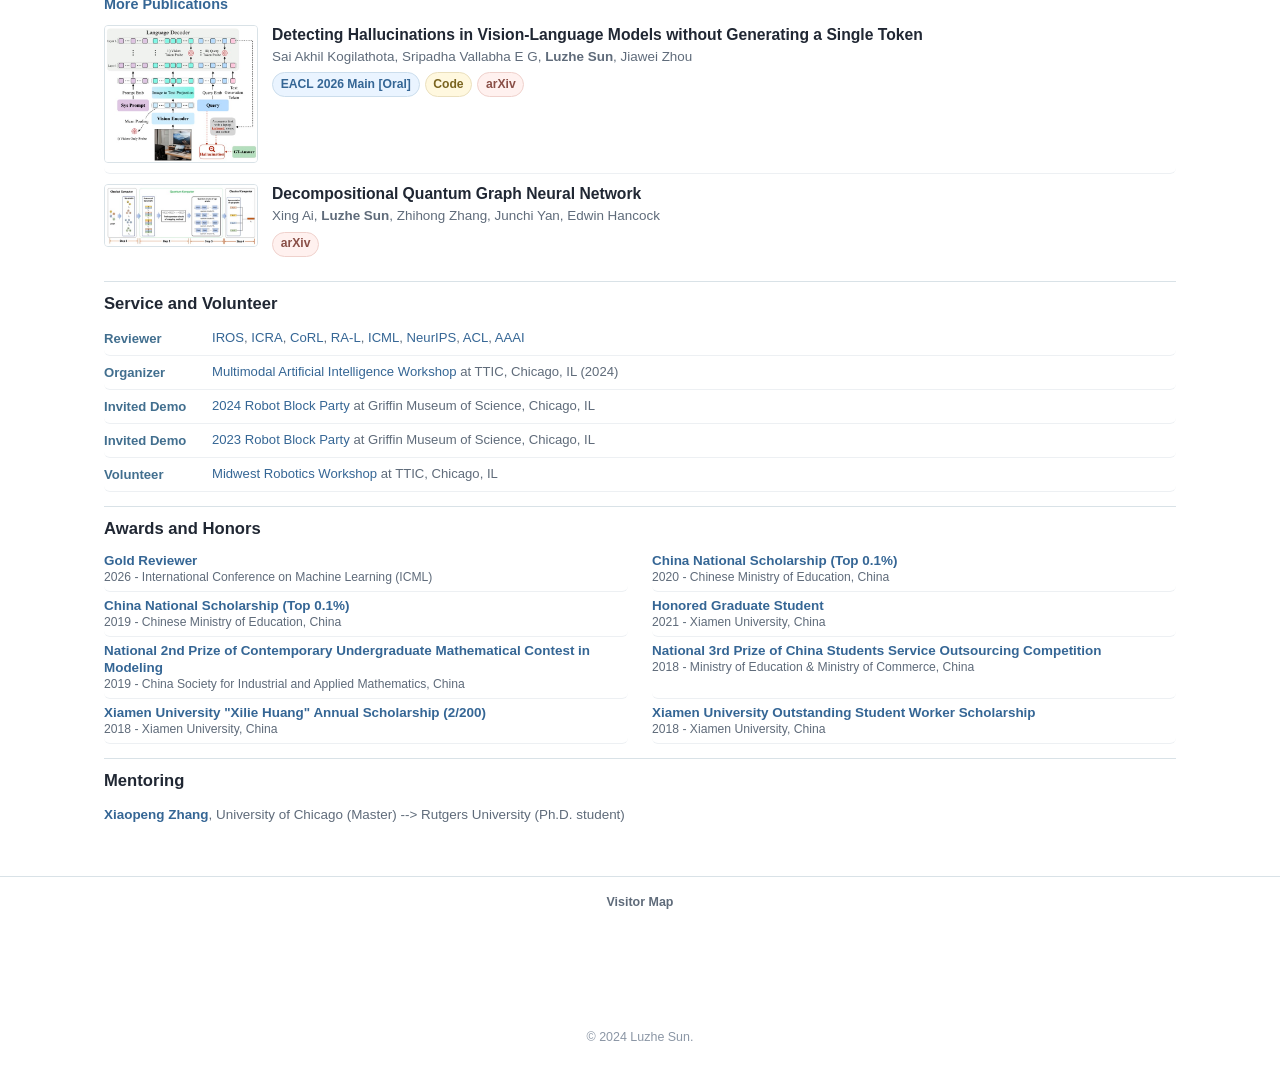
==== commit 23e92d29: "update news" ====
--- a/index.html
+++ b/index.html
@@ -836,6 +836,10 @@
             <h2 class="section-title">Latest News</h2>
             <div class="news-list">
                 <div class="news-item">
+                    <div class="news-date">Sep 2026</div>
+                    <div class="news-content"><span class="news-highlight">Paper Accepted!</span> Our paper "What Are We Actually Benchmarking in Robot Manipulation?" has been accepted to <span class="news-highlight">CoRL 2026</span>.</div>
+                </div>
+                <div class="news-item">
                     <div class="news-date">May 2026</div>
                     <div class="news-content"><span class="news-highlight">Gold Reviewer!</span> I'm ranked as a Gold Reviewer for <span class="news-highlight">ICML 2026</span>.</div>
                 </div>
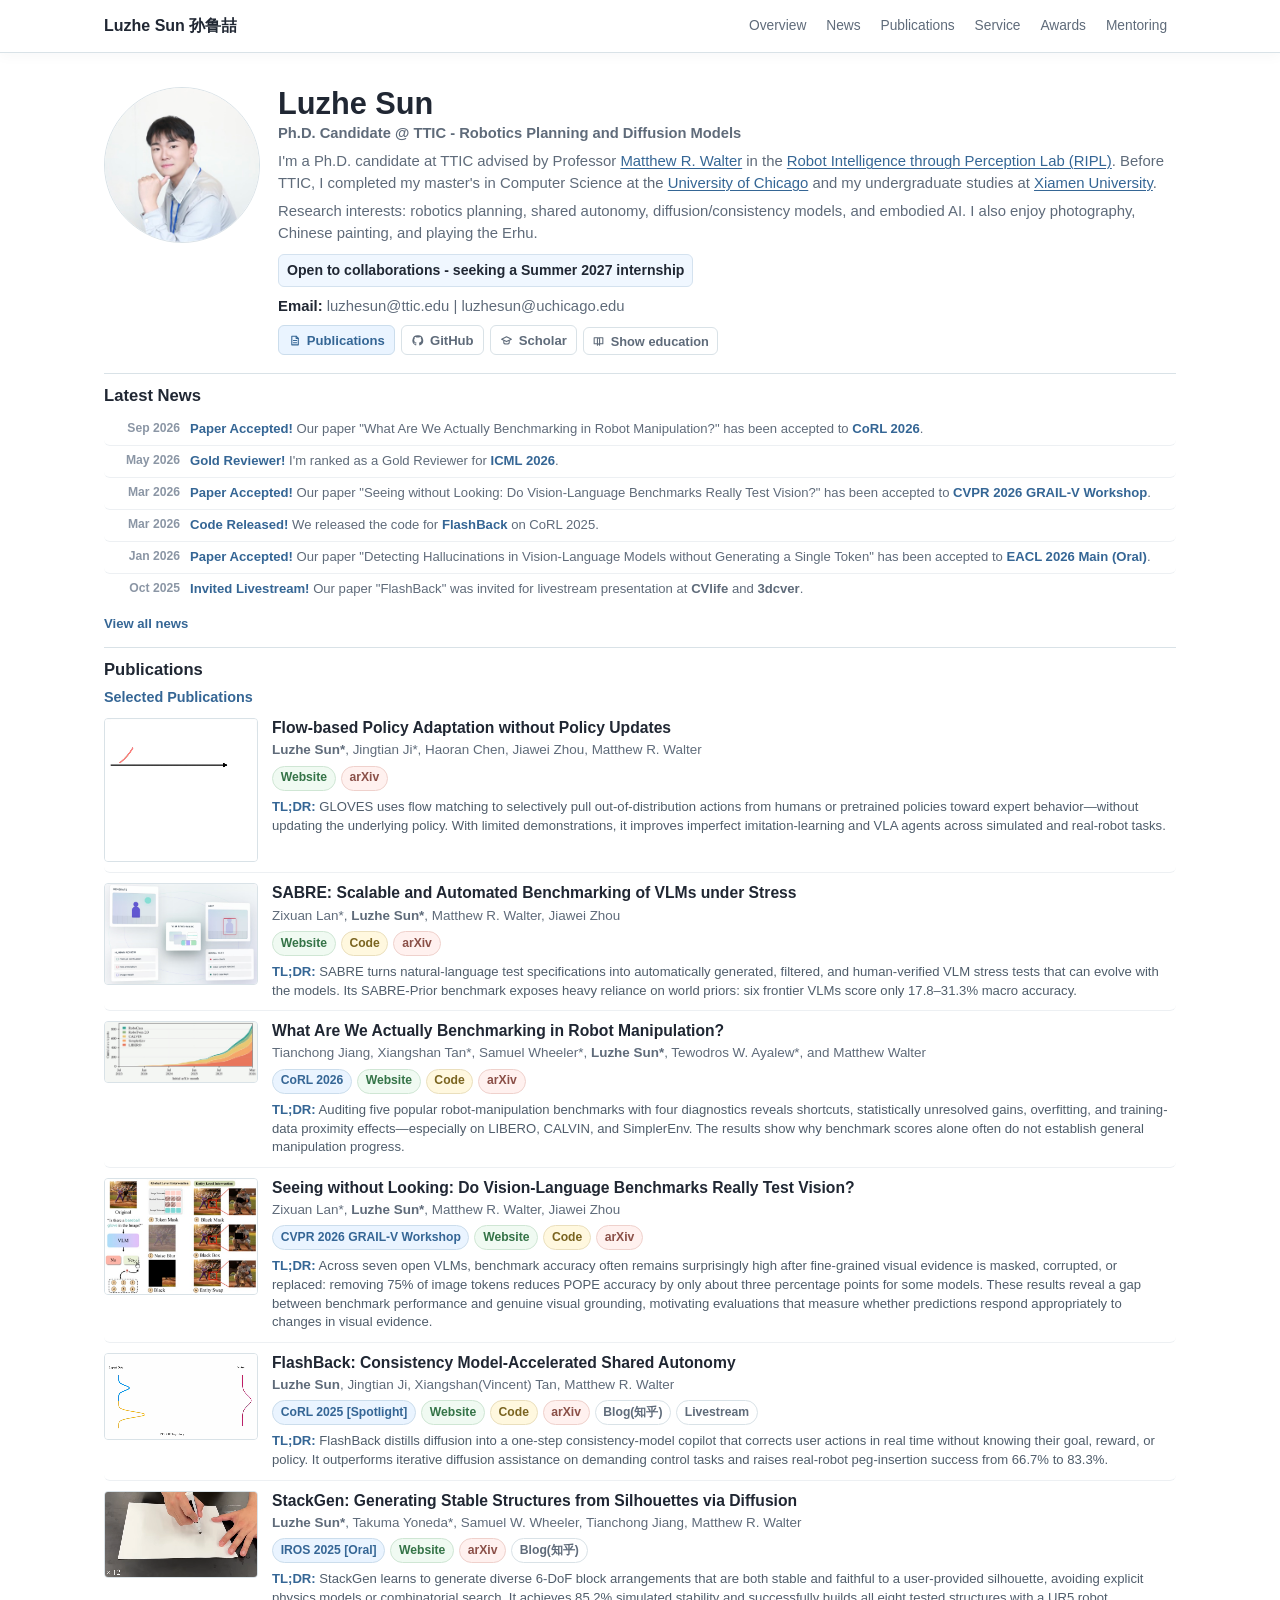
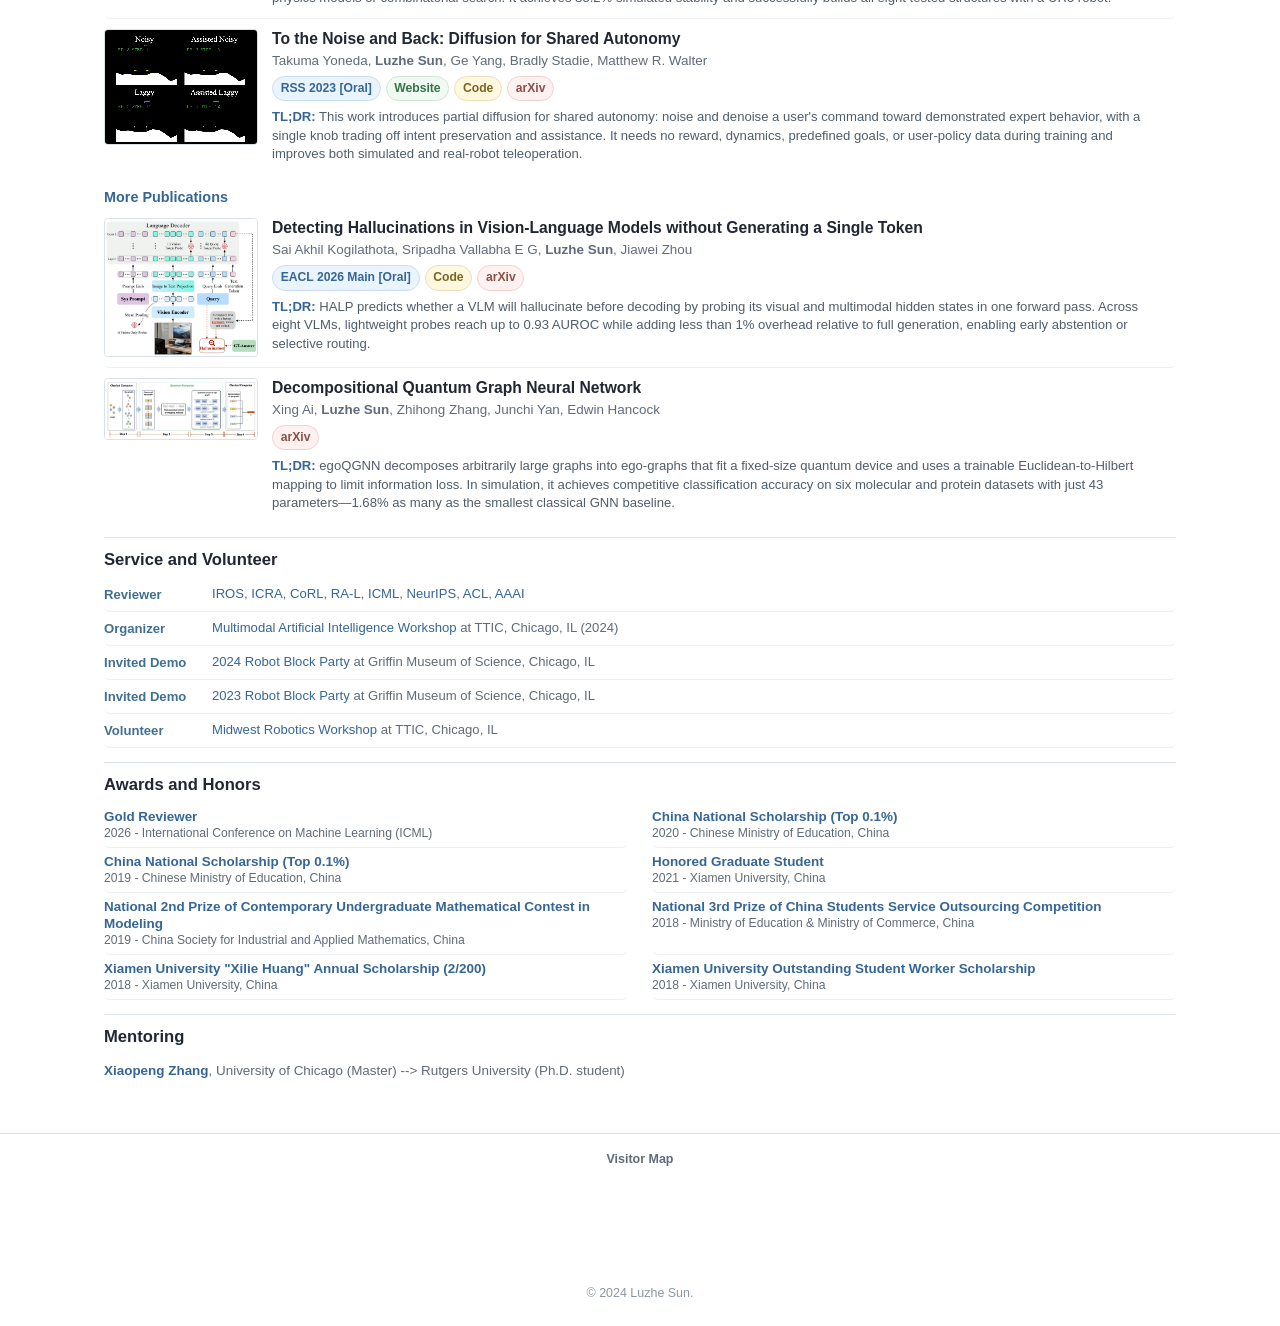
==== commit 93bedf53: "update TL;DR" ====
--- a/index.html
+++ b/index.html
@@ -377,6 +377,18 @@
             display: flex;
             flex-wrap: wrap;
             gap: 5px;
+        }
+
+        .publication-tldr {
+            margin: 7px 0 0;
+            color: #4f5d6b;
+            font-size: 0.82rem;
+            line-height: 1.42;
+        }
+
+        .publication-tldr-label {
+            color: var(--accent-dark);
+            font-weight: 720;
         }
 
         .pill {
@@ -880,6 +892,7 @@
                             <a href="https://ripl.github.io/GLOVES_web/" class="pill website">Website</a>
                             <a href="https://arxiv.org/abs/2606.06461" class="pill arxiv">arXiv</a>
                         </div>
+                        <p class="publication-tldr"><span class="publication-tldr-label">TL;DR:</span> GLOVES uses flow matching to selectively pull out-of-distribution actions from humans or pretrained policies toward expert behavior—without updating the underlying policy. With limited demonstrations, it improves imperfect imitation-learning and VLA agents across simulated and real-robot tasks.</p>
                     </div>
                 </article>
 
@@ -893,6 +906,7 @@
                             <a href="https://github.com/Zesearch/vlm-SABRE" class="pill code">Code</a>
                             <a href="https://arxiv.org/abs/2608.07435" class="pill arxiv">arXiv</a>
                         </div>
+                        <p class="publication-tldr"><span class="publication-tldr-label">TL;DR:</span> SABRE turns natural-language test specifications into automatically generated, filtered, and human-verified VLM stress tests that can evolve with the models. Its SABRE-Prior benchmark exposes heavy reliance on world priors: six frontier VLMs score only 17.8–31.3% macro accuracy.</p>
                     </div>
                 </article>
 
@@ -907,6 +921,7 @@
                             <a href="https://github.com/ripl/ManipulationBenchmarkAudit" class="pill code">Code</a>
                             <a href="https://arxiv.org/abs/2606.04233" class="pill arxiv">arXiv</a>
                         </div>
+                        <p class="publication-tldr"><span class="publication-tldr-label">TL;DR:</span> Auditing five popular robot-manipulation benchmarks with four diagnostics reveals shortcuts, statistically unresolved gains, overfitting, and training-data proximity effects—especially on LIBERO, CALVIN, and SimplerEnv. The results show why benchmark scores alone often do not establish general manipulation progress.</p>
                     </div>
                 </article>
 
@@ -921,6 +936,7 @@
                             <a href="https://github.com/Zesearch/vlm-seeing-without-looking" class="pill code">Code</a>
                             <a href="https://arxiv.org/abs/2605.22903" class="pill arxiv">arXiv</a>
                         </div>
+                        <p class="publication-tldr"><span class="publication-tldr-label">TL;DR:</span> Across seven open VLMs, benchmark accuracy often remains surprisingly high after fine-grained visual evidence is masked, corrupted, or replaced: removing 75% of image tokens reduces POPE accuracy by only about three percentage points for some models. These results reveal a gap between benchmark performance and genuine visual grounding, motivating evaluations that measure whether predictions respond appropriately to changes in visual evidence.</p>
                     </div>
                 </article>
 
@@ -939,6 +955,7 @@
                             <a href="https://zhuanlan.zhihu.com/p/1952228115234414777" class="pill">Blog(知乎)</a>
                             <a href="https://www.bilibili.com/video/BV1dqWSzCEZQ?t=4.1" class="pill">Livestream</a>
                         </div>
+                        <p class="publication-tldr"><span class="publication-tldr-label">TL;DR:</span> FlashBack distills diffusion into a one-step consistency-model copilot that corrects user actions in real time without knowing their goal, reward, or policy. It outperforms iterative diffusion assistance on demanding control tasks and raises real-robot peg-insertion success from 66.7% to 83.3%.</p>
                     </div>
                 </article>
 
@@ -955,6 +972,7 @@
                             <a href="https://arxiv.org/abs/2409.18098" class="pill arxiv">arXiv</a>
                             <a href="https://zhuanlan.zhihu.com/p/1946751889225024585" class="pill">Blog(知乎)</a>
                         </div>
+                        <p class="publication-tldr"><span class="publication-tldr-label">TL;DR:</span> StackGen learns to generate diverse 6-DoF block arrangements that are both stable and faithful to a user-provided silhouette, avoiding explicit physics models or combinatorial search. It achieves 85.2% simulated stability and successfully builds all eight tested structures with a UR5 robot.</p>
                     </div>
                 </article>
 
@@ -971,6 +989,7 @@
                             <a href="https://github.com/ripl/diffusion-for-shared-autonomy" class="pill code">Code</a>
                             <a href="https://arxiv.org/abs/2302.12244" class="pill arxiv">arXiv</a>
                         </div>
+                        <p class="publication-tldr"><span class="publication-tldr-label">TL;DR:</span> This work introduces partial diffusion for shared autonomy: noise and denoise a user's command toward demonstrated expert behavior, with a single knob trading off intent preservation and assistance. It needs no reward, dynamics, predefined goals, or user-policy data during training and improves both simulated and real-robot teleoperation.</p>
                     </div>
                 </article>
             </div>
@@ -988,6 +1007,7 @@
                             <a href="https://github.com/Zesearch/HALP" class="pill code">Code</a>
                             <a href="https://arxiv.org/abs/2603.05465" class="pill arxiv">arXiv</a>
                         </div>
+                        <p class="publication-tldr"><span class="publication-tldr-label">TL;DR:</span> HALP predicts whether a VLM will hallucinate before decoding by probing its visual and multimodal hidden states in one forward pass. Across eight VLMs, lightweight probes reach up to 0.93 AUROC while adding less than 1% overhead relative to full generation, enabling early abstention or selective routing.</p>
                     </div>
                 </article>
 
@@ -999,6 +1019,7 @@
                         <div class="publication-buttons">
                             <a href="https://arxiv.org/abs/2201.05158" class="pill arxiv">arXiv</a>
                         </div>
+                        <p class="publication-tldr"><span class="publication-tldr-label">TL;DR:</span> egoQGNN decomposes arbitrarily large graphs into ego-graphs that fit a fixed-size quantum device and uses a trainable Euclidean-to-Hilbert mapping to limit information loss. In simulation, it achieves competitive classification accuracy on six molecular and protein datasets with just 43 parameters—1.68% as many as the smallest classical GNN baseline.</p>
                     </div>
                 </article>
             </div>
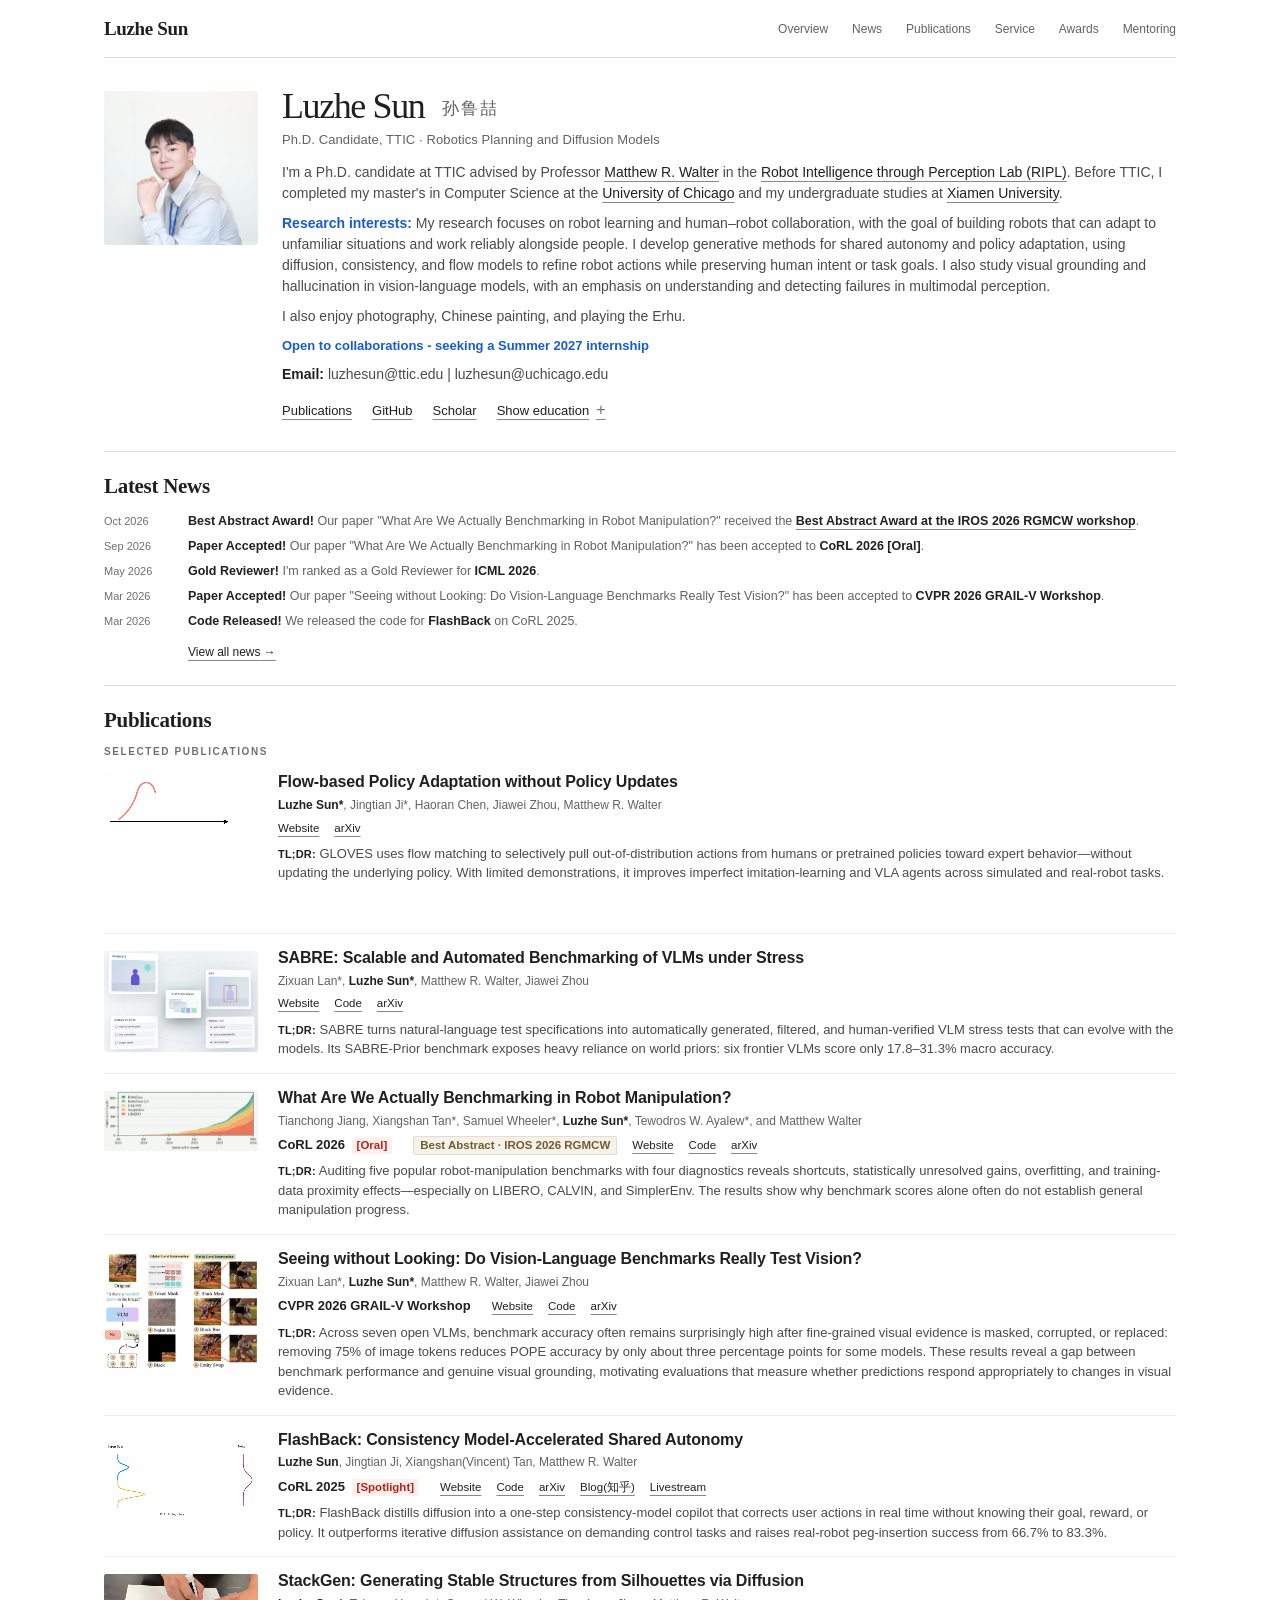
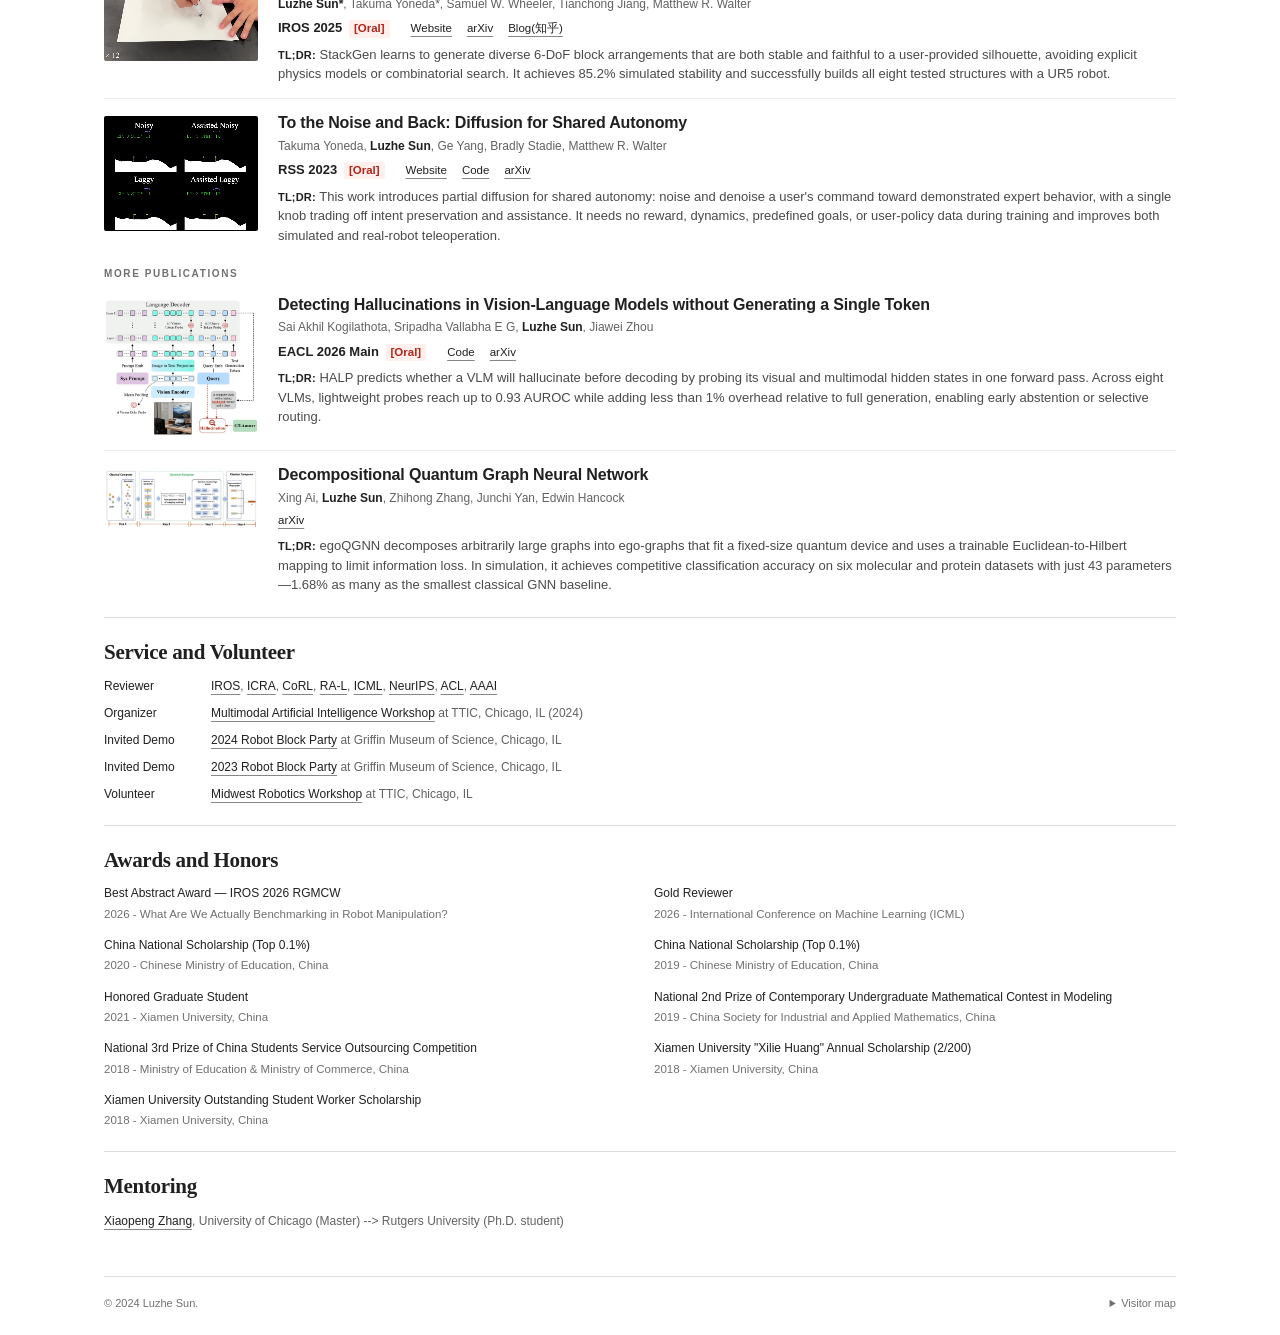
==== commit 33fc640d: "update webpage" ====
--- a/index.html
+++ b/index.html
@@ -2,769 +2,276 @@
 <html lang="en">
 
 <head>
-    <title>Luzhe Sun</title>
+    <title>Luzhe Sun — Research</title>
     <meta charset="utf-8">
     <meta name="viewport" content="width=device-width, initial-scale=1">
+    <meta name="color-scheme" content="light dark">
     <meta name="description" content="Luzhe Sun, Ph.D. candidate at TTIC. Robotics planning, diffusion models, publications, news, awards, service, and projects.">
     <link rel="icon" type="image/svg+xml" href="img/logo/Tllokn-positive-black.svg" media="(prefers-color-scheme: light)">
     <link rel="icon" type="image/svg+xml" href="img/logo/Tllokn-positive-white.svg" media="(prefers-color-scheme: dark)">
     <link rel="shortcut icon" type="image/svg+xml" href="img/logo/Tllokn-positive-black.svg">
     <link rel="preload" as="image" href="img/optimized/profile-360.jpg" fetchpriority="high">
+    <link rel="stylesheet" href="css/simple-theme.css?v=20261006-soft-award">
     <style>
-        * {
-            box-sizing: border-box;
-        }
-
-        :root {
-            --accent: #4f86bd;
-            --accent-dark: #356695;
-            --accent-soft: #eaf4ff;
-            --accent-blue-2: #6f98c7;
-            --accent-blue-soft: #f0f7ff;
-            --text: #202733;
-            --muted: #5f6b7a;
-            --quiet: #8b96a5;
-            --line: #d9e2e7;
-            --surface: #f8fafc;
-            --background: #ffffff;
-            --radius: 6px;
-        }
-
-        html {
-            scroll-behavior: smooth;
-        }
-
-        body {
-            margin: 0;
-            color: var(--text);
-            background: var(--background);
-            font-family: -apple-system, BlinkMacSystemFont, "Segoe UI", Roboto, Helvetica, Arial, sans-serif;
-            font-size: 15px;
-            line-height: 1.45;
-        }
-
-        a {
-            color: var(--accent-dark);
-            text-decoration-thickness: 1px;
-            text-underline-offset: 2px;
-        }
-
-        a:hover {
-            color: #1d3850;
-        }
-
-        .site-header {
-            position: sticky;
-            top: 0;
-            z-index: 20;
-            background: rgba(255, 255, 255, 0.97);
-            border-bottom: 1px solid var(--line);
-            box-shadow: 0 2px 14px rgba(32, 39, 51, 0.04);
-        }
-
-        .nav-wrap {
-            max-width: 1120px;
-            min-height: 52px;
-            margin: 0 auto;
-            padding: 0 24px;
-            display: flex;
-            align-items: center;
-            gap: 18px;
-        }
-
-        .brand {
-            flex: 0 0 auto;
-            color: var(--text);
-            font-size: 1rem;
-            font-weight: 700;
-            text-decoration: none;
-            white-space: nowrap;
-        }
-
-        .nav-links {
-            display: flex;
-            align-items: center;
-            gap: 2px;
-            margin-left: auto;
-        }
-
-        .nav-links a {
-            color: var(--muted);
-            font-size: 0.86rem;
-            font-weight: 520;
-            text-decoration: none;
-            padding: 0.32rem 0.56rem;
-            border-radius: var(--radius);
-            white-space: nowrap;
-        }
-
-        .nav-links a:hover,
-        .nav-links a:focus-visible {
-            color: var(--accent-dark);
-            background: var(--accent-soft);
-        }
-
-        .menu-button {
-            display: none;
-            margin-left: auto;
-            width: 38px;
-            height: 34px;
-            border: 1px solid var(--line);
-            border-radius: var(--radius);
-            background: var(--background);
-            color: var(--text);
-            cursor: pointer;
-        }
-
-        .menu-button span {
-            display: block;
-            width: 16px;
-            height: 2px;
-            margin: 4px auto;
-            background: currentColor;
-        }
-
-        .page {
-            max-width: 1120px;
-            margin: 0 auto;
-            padding: 18px 24px 32px;
-        }
-
         .hero {
             display: grid;
-            grid-template-columns: 156px minmax(0, 1fr);
-            gap: 18px;
+            grid-template-columns: 154px minmax(0, 1fr);
+            gap: 24px;
             align-items: start;
-            padding: 16px 0 18px;
-            background: var(--background);
+            padding: 28px 0 26px;
         }
 
         .profile-photo {
-            width: 156px;
-            height: 156px;
+            width: 154px;
+            height: 154px;
+            margin-top: 5px;
             object-fit: cover;
-            border-radius: 50%;
-            border: 1px solid var(--line);
-            background: var(--surface);
+            border-radius: 3px;
         }
 
         .hero h1 {
-            margin: 0 0 2px;
-            color: var(--text);
-            font-size: clamp(1.45rem, 2.4vw, 2rem);
-            line-height: 1.1;
-            letter-spacing: 0;
-        }
-
-        .hero-subtitle {
-            margin: 0 0 8px;
+            margin: 0 0 4px;
+            font-family: var(--serif);
+            font-size: clamp(30px, 3.5vw, 36px);
+            font-weight: 500;
+            line-height: 1.12;
+            letter-spacing: -1.4px;
+        }
+
+        .name-chinese {
+            display: inline-block;
+            margin-left: 10px;
             color: var(--muted);
-            font-size: 0.92rem;
-            font-weight: 600;
-        }
-
-        .hero p {
-            margin: 0 0 7px;
-        }
-
-        .hero-copy {
-            color: var(--muted);
-            font-size: 0.93rem;
-        }
-
-        .hero-copy strong {
-            color: var(--text);
-        }
-
-        .notice {
-            display: inline-block;
-            margin: 3px 0 9px;
-            padding: 5px 8px;
-            border: 1px solid #d4e2ef;
-            border-radius: var(--radius);
-            background: var(--accent-blue-soft);
-            color: var(--text);
-            font-size: 0.88rem;
-            font-weight: 560;
-        }
-
-        .action-row {
-            display: flex;
-            flex-wrap: wrap;
-            gap: 6px;
-            margin-top: 8px;
-        }
-
-        .button {
+            font-family: "Songti SC", "STSong", "Noto Serif CJK SC", serif;
+            font-size: 0.46em;
+            font-weight: 400;
+            letter-spacing: 2px;
+            vertical-align: middle;
+        }
+
+        .hero-subtitle { margin: 0 0 12px; color: var(--muted); font-size: 13px; letter-spacing: 0.1px; }
+        .hero-copy { margin: 0 0 9px; color: var(--copy); font-size: 14px; line-height: 1.5; }
+        .hero-copy strong { color: var(--ink); font-weight: 600; }
+        .hero-copy .hero-emphasis { color: var(--emphasis); font-weight: 650; text-decoration-color: currentColor; }
+        .notice { margin: 2px 0 9px; color: var(--emphasis); font-size: 13px; font-weight: 700; }
+
+        .action-row { display: flex; flex-wrap: wrap; align-items: center; gap: 6px 20px; margin-top: 10px; }
+
+        .button, .education-toggle {
             display: inline-flex;
             align-items: center;
-            gap: 0.35rem;
+            gap: 7px;
             min-height: 30px;
-            padding: 0.28rem 0.58rem;
-            border: 1px solid var(--line);
-            border-radius: var(--radius);
-            background: var(--background);
-            color: var(--muted);
-            font-size: 0.82rem;
+            margin: 0;
+            padding: 2px 0;
+            border: 0;
+            border-radius: 0;
+            background: transparent;
+            color: var(--accent);
+            font-family: var(--sans);
+            font-size: 13px;
+            font-weight: 500;
+            text-decoration: underline;
+            text-decoration-color: var(--link-rule);
+            text-decoration-thickness: 1px;
+            text-underline-offset: 4px;
+            cursor: pointer;
+        }
+
+        .button:hover, .education-toggle:hover { color: var(--ink); text-decoration-color: currentColor; }
+        .button-icon { display: none; }
+        .education-toggle::after { content: "+"; color: var(--quiet); font-size: 16px; font-weight: 400; }
+        .education-toggle[aria-expanded="true"]::after { content: "−"; }
+        .education-more { display: none; grid-template-columns: repeat(3, minmax(0, 1fr)); gap: 16px; margin-top: 10px; padding-top: 10px; border-top: 1px solid var(--soft-rule); }
+        .education-more.expanded { display: grid; }
+        .edu-degree { font-size: 12px; font-weight: 600; }
+        .edu-school, .edu-year { color: var(--muted); font-size: 12px; line-height: 1.5; }
+        .edu-year { margin-top: 3px; font-variant-numeric: tabular-nums; }
+
+        .section {
+            padding: 22px 0;
+            border-top: 1px solid var(--rule);
+        }
+
+        .section-title {
+            margin: 0 0 12px;
+            font-family: var(--serif);
+            font-size: 21px;
             font-weight: 600;
-            text-decoration: none;
-        }
-
-        .button.primary {
-            border-color: #cbddec;
-            background: var(--accent-soft);
-            color: var(--accent-dark);
-        }
-
-        .button:hover {
-            border-color: #bcc7d1;
-            color: var(--text);
-            background: var(--surface);
-        }
-
-        .button-icon {
-            width: 13px;
-            height: 13px;
-            flex: 0 0 auto;
-            display: inline-block;
-        }
-
-        .section {
-            padding: 12px 0 14px;
-            border-top: 1px solid var(--line);
-        }
-
-        .section:first-of-type {
-            border-top: 0;
-        }
-
-        .section-title {
-            display: flex;
-            align-items: center;
-            margin: 0 0 8px;
-            color: var(--text);
-            font-size: 1.04rem;
-            font-weight: 700;
             line-height: 1.2;
-        }
-
-        .news-list,
-        .awards-list,
-        .mentorship-list,
-        .service-list {
-            display: grid;
-            gap: 0;
-        }
-
-        .news-item {
-            display: grid;
-            grid-template-columns: 76px minmax(0, 1fr);
-            gap: 10px;
-            padding: 6px 0;
-            border-bottom: 1px solid #edf0f3;
-            border-radius: var(--radius);
-        }
-
-        .news-item:last-child {
-            border-bottom: 0;
-        }
-
-        .news-item:hover {
-            background: var(--accent-blue-soft);
-        }
-
-        .news-date {
+            letter-spacing: -0.3px;
+        }
+
+        .news-list { display: grid; gap: 7px; }
+        .news-item { display: grid; grid-template-columns: 70px minmax(0, 1fr); gap: 14px; }
+        .news-date { padding-top: 1px; color: var(--quiet); font-size: 11px; font-variant-numeric: tabular-nums; white-space: nowrap; }
+        .news-content { color: var(--muted); font-size: 12.5px; line-height: 1.45; }
+        .news-content strong { color: var(--ink); font-weight: 600; }
+        .view-all-news { margin-top: 10px; margin-left: 84px; }
+        .view-all-news a { font-size: 12px; }
+        .view-all-news a::after { content: " →"; }
+        .view-all-news a:hover { text-decoration: underline; }
+
+        .publication-group + .publication-group { margin-top: 22px; }
+        .publication-group-title {
+            margin: 2px 0 0;
             color: var(--quiet);
-            font-size: 0.76rem;
-            font-weight: 650;
-            text-align: right;
-            white-space: nowrap;
-        }
-
-        .news-content {
-            color: var(--muted);
-            font-size: 0.82rem;
-            line-height: 1.44;
-        }
-
-        .news-highlight {
-            color: var(--accent-dark);
-            font-weight: 700;
-        }
-
-        .view-all-news {
-            margin-top: 7px;
-        }
-
-        .view-all-news a {
-            color: var(--accent-dark);
-            font-size: 0.82rem;
-            font-weight: 650;
-            text-decoration: none;
+            font-size: 10px;
+            font-weight: 600;
+            line-height: 1.35;
+            letter-spacing: 1.6px;
+            text-transform: uppercase;
         }
 
         .publication-item {
             display: grid;
             grid-template-columns: 154px minmax(0, 1fr);
-            gap: 14px;
+            gap: 20px;
             align-items: start;
-            padding: 10px 8px 10px 0;
-            border-bottom: 1px solid #edf0f3;
-            border-radius: var(--radius);
-        }
-
-        .publication-item:last-child {
-            border-bottom: 0;
-        }
-
-        .publication-item:hover {
-            background: #f7faff;
-        }
-
-        .publication-group {
-            margin-top: 8px;
-        }
-
-        .publication-group + .publication-group {
-            margin-top: 14px;
-        }
-
-        .publication-group-title {
-            margin: 0 0 2px;
-            color: var(--accent-dark);
-            font-size: 0.9rem;
-            font-weight: 720;
-            line-height: 1.25;
-        }
-
-        .publication-image {
-            display: block;
-            width: 154px;
-            height: auto;
-            border: 1px solid var(--line);
-            border-radius: 4px;
-            background: var(--surface);
-            object-fit: contain;
-        }
-
-        .publication-title {
-            margin: 0 0 3px;
-            color: var(--text);
-            font-size: 0.98rem;
-            font-weight: 700;
-            line-height: 1.28;
-        }
-
-        .publication-title a {
-            color: inherit;
+            padding: 14px 0;
+            border-bottom: 1px solid var(--soft-rule);
+        }
+
+        .publication-item:last-child { padding-bottom: 0; border-bottom: 0; }
+        .publication-image { display: block; width: 154px; height: auto; margin-top: 3px; border-radius: 2px; object-fit: contain; background: #fff; }
+        .publication-title { margin: 0 0 4px; font-size: 16px; font-weight: 650; line-height: 1.3; letter-spacing: -0.15px; }
+        .publication-title a { color: var(--ink); text-decoration: none; }
+        .publication-title a:hover { color: var(--accent); text-decoration: underline; }
+        .publication-authors { margin-bottom: 4px; color: var(--muted); font-size: 12px; line-height: 1.45; }
+        .publication-authors b { color: var(--ink); font-weight: 600; }
+        .publication-buttons, .project-buttons { display: flex; flex-wrap: wrap; align-items: baseline; gap: 3px 15px; }
+        .pill { display: inline-block; padding: 1px 0; color: var(--accent); font-size: 11.5px; font-weight: 500; line-height: 1.5; }
+        .pill.venue {
+            margin-right: 6px;
+            color: var(--ink);
+            font-size: 13px;
+            font-weight: 750;
             text-decoration: none;
         }
-
-        .publication-title a:hover {
-            color: var(--accent-dark);
-            text-decoration: underline;
-        }
-
-        .publication-authors {
-            margin-bottom: 6px;
-            color: var(--muted);
-            font-size: 0.84rem;
-            line-height: 1.35;
-        }
-
-        .publication-buttons,
-        .project-buttons {
-            display: flex;
-            flex-wrap: wrap;
-            gap: 5px;
-        }
-
-        .publication-tldr {
-            margin: 7px 0 0;
-            color: #4f5d6b;
-            font-size: 0.82rem;
-            line-height: 1.42;
-        }
-
-        .publication-tldr-label {
-            color: var(--accent-dark);
-            font-weight: 720;
-        }
-
-        .pill {
-            display: inline-flex;
-            align-items: center;
-            min-height: 24px;
-            padding: 0.18rem 0.48rem;
-            border: 1px solid var(--line);
-            border-radius: 999px;
-            background: var(--background);
-            color: var(--muted);
-            font-size: 0.76rem;
-            font-weight: 640;
-            text-decoration: none;
-        }
-
-        .pill.venue {
-            border-color: #cbddec;
-            background: var(--accent-soft);
-            color: var(--accent-dark);
-        }
-
-        .pill.website {
-            border-color: #cfe6d4;
-            background: #f0faf2;
-            color: #347347;
-        }
-
-        .pill.code {
-            border-color: #eadfbd;
-            background: #fff8df;
-            color: #7a6420;
-        }
-
-        .pill.arxiv {
-            border-color: #efd1cc;
-            background: #fff1ef;
-            color: #8a4f47;
-        }
-
-        .pill:hover {
-            border-color: #bcc7d1;
-            color: var(--text);
-            background: var(--surface);
-        }
-
-        .service-list {
-            grid-template-columns: 1fr;
-        }
-
-        .service-item {
-            display: grid;
-            grid-template-columns: 96px minmax(0, 1fr);
-            gap: 12px;
-            padding: 7px 0;
-            border-bottom: 1px solid #edf0f3;
-            border-radius: var(--radius);
-        }
-
-        .service-item:hover {
-            background: #f6fafc;
-        }
-
-        .service-role {
-            color: #426f8f;
-            font-size: 0.82rem;
-            font-weight: 700;
-        }
-
-        .service-details {
-            color: var(--muted);
-            font-size: 0.82rem;
-            line-height: 1.44;
-        }
-
-        .service-details a {
-            text-decoration: none;
-        }
-
-        .service-details a:hover {
-            text-decoration: underline;
-        }
-
-        .awards-list {
-            grid-template-columns: repeat(2, minmax(0, 1fr));
-            column-gap: 24px;
-        }
-
-        .award-item {
-            padding: 5px 0;
-            border-bottom: 1px solid #edf0f3;
-            border-radius: var(--radius);
-        }
-
-        .award-item:hover {
-            background: var(--accent-blue-soft);
-        }
-
-        .award-title {
-            margin: 0 0 1px;
-            color: var(--accent-dark);
-            font-size: 0.84rem;
-            font-weight: 700;
-            line-height: 1.28;
-        }
-
-        .award-details {
-            color: var(--muted);
-            font-size: 0.76rem;
-            line-height: 1.3;
-        }
-
-        .mentorship-item {
-            padding: 6px 0;
-            border-bottom: 1px solid #edf0f3;
-            color: var(--muted);
-            font-size: 0.84rem;
-            line-height: 1.44;
-        }
-
-        .mentorship-item:last-child {
-            border-bottom: 0;
-        }
-
-        .mentorship-item a {
-            color: var(--accent-dark);
-            font-weight: 700;
-            text-decoration: none;
-        }
-
-        .mentorship-item a:hover {
-            text-decoration: underline;
-        }
-
-        .project-grid {
-            display: grid;
-            grid-template-columns: repeat(2, minmax(0, 1fr));
-            gap: 12px;
-        }
-
-        .project-card {
-            display: grid;
-            grid-template-rows: auto 1fr;
-            border: 1px solid var(--line);
-            border-top: 3px solid var(--accent-blue-2);
-            border-radius: var(--radius);
-            background: var(--background);
-            overflow: hidden;
-        }
-
-        .video-shell {
-            position: relative;
-            aspect-ratio: 16 / 9;
-            background: linear-gradient(135deg, #eef4fb, #f8fbfe);
+        .pill.venue .recognition { font-size: 11.5px; }
+        .pill.award { padding: 0 6px; border: 1px solid var(--award-border); border-radius: 2px; background: var(--award-bg); color: var(--award-ink); font-weight: 600; text-decoration: none; }
+        .pill:hover { color: var(--ink); text-decoration: underline; }
+        .publication-tldr { margin: 6px 0 0; color: var(--copy); font-size: 13px; line-height: 1.5; }
+        .publication-tldr-label { color: var(--ink); font-size: 11px; font-weight: 600; letter-spacing: 0.2px; }
+
+        .publication-media { position: relative; width: 154px; margin-top: 3px; }
+        .publication-media .publication-image { margin-top: 0; }
+        .preview-toggle {
+            position: absolute;
+            left: 6px;
+            bottom: 6px;
             display: grid;
             place-items: center;
-            color: var(--accent-dark);
-        }
-
-        .video-shell iframe {
-            width: 100%;
-            height: 100%;
-            border: 0;
-        }
-
-        .video-load {
-            border: 1px solid #cbddec;
-            border-radius: var(--radius);
-            background: var(--accent-soft);
-            color: var(--accent-dark);
+            width: 28px;
+            height: 28px;
+            padding: 0;
+            border: 1px solid var(--rule);
+            border-radius: 3px;
+            background: var(--paper);
+            color: var(--ink);
             cursor: pointer;
-            font-size: 0.82rem;
-            font-weight: 700;
-            padding: 0.42rem 0.68rem;
-        }
-
-        .video-load:hover {
-            background: #e4eef8;
-        }
-
-        .project-body {
-            padding: 9px 10px 10px;
-        }
-
-        .project-title {
-            margin: 0 0 4px;
-            color: var(--text);
-            font-size: 0.92rem;
-            font-weight: 750;
-            line-height: 1.25;
-        }
-
-        .project-description {
-            margin: 0 0 8px;
-            color: var(--muted);
-            font-size: 0.8rem;
-            line-height: 1.36;
-        }
-
-        .education-toggle {
-            display: inline-flex;
-            align-items: center;
-            gap: 0.35rem;
-            min-height: 28px;
-            margin-top: 2px;
-            padding: 0.2rem 0.5rem;
-            border: 1px solid var(--line);
-            border-radius: var(--radius);
-            background: var(--background);
-            color: var(--muted);
-            cursor: pointer;
-            font-size: 0.8rem;
-            font-weight: 650;
-        }
-
-        .education-toggle:hover {
-            color: var(--text);
-            background: var(--surface);
-        }
-
-        .education-more {
-            display: none;
-            grid-template-columns: repeat(3, minmax(0, 1fr));
-            gap: 8px;
-            margin-top: 8px;
-        }
-
-        .education-more.expanded {
-            display: grid;
-        }
-
-        .education-item {
-            padding: 6px 8px;
-            border: 1px solid var(--line);
-            border-radius: var(--radius);
-            background: var(--surface);
-        }
-
-        .edu-degree {
-            color: var(--text);
-            font-size: 0.78rem;
-            font-weight: 700;
-            line-height: 1.25;
-        }
-
-        .edu-school,
-        .edu-year {
-            color: var(--muted);
-            font-size: 0.75rem;
-            line-height: 1.3;
-        }
-
-        .footer {
-            border-top: 1px solid var(--line);
-            color: var(--quiet);
-            font-size: 0.78rem;
-            padding: 16px 24px 24px;
-            text-align: center;
-        }
-
-        .visitor-map {
-            margin: 0 auto 10px;
-        }
-
-        .visitor-title {
-            margin: 0 0 6px;
-            color: var(--muted);
-            font-size: 0.78rem;
-            font-weight: 700;
-        }
-
-        #visitors {
-            width: 150px;
-            min-height: 100px;
-            margin: 0 auto;
-            overflow: hidden;
-            border-radius: var(--radius);
-        }
-
-        #visitors iframe {
-            width: 150px;
-            height: 100px;
-            border: 0;
-            display: block;
-        }
-
-        @media (max-width: 860px) {
-            .nav-wrap {
-                padding: 0 16px;
-            }
-
-            .menu-button {
-                display: block;
-            }
-
-            .nav-links {
-                position: absolute;
-                top: 52px;
-                left: 0;
-                right: 0;
-                display: none;
-                flex-direction: column;
-                align-items: stretch;
-                gap: 0;
-                padding: 6px 16px 12px;
-                background: var(--background);
-                border-bottom: 1px solid var(--line);
-            }
-
-            .nav-links.open {
-                display: flex;
-            }
-
-            .nav-links a {
-                padding: 0.58rem 0.62rem;
-            }
-
-            .page {
-                padding: 14px 16px 28px;
-            }
-
-            .hero {
-                grid-template-columns: 118px minmax(0, 1fr);
-                gap: 14px;
-            }
-
-            .profile-photo {
-                width: 118px;
-                height: 118px;
-            }
-
-            .service-list,
-            .awards-list,
-            .mentorship-list,
-            .project-grid {
-                grid-template-columns: 1fr;
-            }
-        }
-
-        @media (max-width: 620px) {
-            body {
-                font-size: 14px;
-            }
-
-            .hero,
-            .publication-item,
-            .news-item,
-            .service-item {
-                grid-template-columns: 1fr;
-            }
-
-            .profile-photo {
-                width: 112px;
-                height: 112px;
-            }
-
-            .publication-image {
-                width: 100%;
-                height: auto;
-            }
-
-            .news-date {
-                text-align: left;
-            }
-
-            .education-more {
-                grid-template-columns: 1fr;
-            }
-        }
+            opacity: 0;
+        }
+        .publication-media:hover .preview-toggle, .publication-media:focus-within .preview-toggle { opacity: 1; }
+        @media (hover: none) { .preview-toggle { opacity: 1; } }
+        .preview-toggle:hover { background: var(--surface); border-color: var(--muted); }
+        .preview-toggle svg { width: 12px; height: 12px; }
+        .preview-toggle .pause-icon { display: none; }
+        .preview-toggle[aria-pressed="true"] .play-icon { display: none; }
+        .preview-toggle[aria-pressed="true"] .pause-icon { display: block; }
+
+        .service-list { display: grid; gap: 9px; }
+        .service-item { display: grid; grid-template-columns: 92px minmax(0, 1fr); gap: 15px; }
+        .service-role { color: var(--ink); font-size: 12px; font-weight: 500; }
+        .service-details { color: var(--muted); font-size: 12px; }
+        .service-details a:hover { text-decoration: underline; }
+        .awards-list { display: grid; grid-template-columns: repeat(2, minmax(0, 1fr)); gap: 14px 28px; }
+        .award-title { margin-bottom: 3px; font-size: 12px; font-weight: 500; line-height: 1.45; }
+        .award-title a { color: inherit; font-weight: inherit; text-decoration: none; }
+        .award-title a:hover { text-decoration: underline; }
+        .award-details { color: var(--quiet); font-size: 11.5px; line-height: 1.5; font-variant-numeric: tabular-nums; }
+        .mentorship-item { color: var(--muted); font-size: 12px; }
+        .mentorship-item a { font-weight: 500; }
+        .mentorship-item a:hover { text-decoration: underline; }
+
+        .project-grid { display: grid; grid-template-columns: repeat(2, minmax(0, 1fr)); gap: 24px; }
+        .video-shell { display: grid; place-items: center; aspect-ratio: 16 / 9; background: var(--surface); }
+        .video-shell iframe { width: 100%; height: 100%; border: 0; }
+        .video-load { border: 1px solid var(--rule); background: var(--paper); color: var(--accent); padding: 6px 12px; font-size: 12px; cursor: pointer; }
+        .project-body { padding-top: 12px; }
+        .project-title { margin: 0 0 5px; font-size: 14px; font-weight: 600; }
+        .project-description { margin: 0 0 8px; color: var(--muted); font-size: 12px; }
+
+        .visitor-map { text-align: right; }
+        .visitor-map summary { color: var(--quiet); cursor: pointer; }
+        #visitors { margin-top: 10px; width: 150px; min-height: 100px; }
+        #visitors iframe { display: block; width: 150px; height: 100px; border: 0; }
+
+        @media (max-width: 900px) {
+            .nav-links { gap: 17px; }
+            .hero { grid-template-columns: 112px minmax(0, 1fr); column-gap: 20px; }
+            .profile-photo { width: 112px; height: 112px; }
+            .section-title { font-size: 19px; }
+            .publication-item { grid-template-columns: 116px minmax(0, 1fr); gap: 16px; }
+            .publication-image, .publication-media { width: 116px; }
+        }
+
+        @media (max-width: 720px) {
+            .menu-button { display: block; width: 36px; height: 36px; padding: 6px; border: 0; background: transparent; color: var(--ink); cursor: pointer; }
+            .menu-button span { display: block; width: 18px; height: 1px; margin: 5px auto; background: currentColor; }
+            .nav-links { display: none; position: absolute; top: 100%; right: 0; left: 0; z-index: 20; padding: 8px 20px 12px; border-bottom: 1px solid var(--rule); background: var(--paper); }
+            .nav-links.open { display: grid; grid-template-columns: repeat(3, minmax(0, 1fr)); gap: 4px 12px; }
+            .nav-links a { padding: 9px 0; }
+            .hero { grid-template-columns: 92px minmax(0, 1fr); gap: 18px; padding: 24px 0 22px; }
+            .profile-photo { width: 92px; height: 92px; }
+            .hero h1 { font-size: 32px; }
+            .hero-subtitle { font-size: 12px; }
+            .hero-copy { font-size: 13px; }
+            .section { padding: 20px 0; }
+            .section-title { font-size: 21px; }
+            .publication-group + .publication-group { margin-top: 16px; }
+            .publication-title { font-size: 15px; }
+            .publication-item { grid-template-columns: 116px minmax(0, 1fr); gap: 15px; }
+            .awards-list { gap: 14px 20px; }
+            .education-more { grid-template-columns: 1fr; gap: 14px; }
+            .action-row { gap: 6px 18px; }
+        }
+
+        @media (max-width: 480px) {
+            .hero { display: block; position: relative; }
+            .profile-photo { float: right; width: 68px; height: 68px; margin: 0 0 12px 14px; }
+            .hero h1 { font-size: 32px; padding-top: 1px; }
+            .name-chinese { display: block; margin: 5px 0 0; font-size: 16px; line-height: 1.4; letter-spacing: 1.5px; }
+            .hero-subtitle { clear: both; margin-top: 12px; margin-bottom: 10px; max-width: 290px; }
+            .hero-copy { overflow-wrap: anywhere; }
+            .notice { font-size: 12px; }
+            .action-row { gap: 6px 16px; }
+            .button, .education-toggle { font-size: 12px; }
+            .news-item { grid-template-columns: 60px minmax(0, 1fr); gap: 12px; }
+            .news-content { font-size: 12px; }
+            .news-date { font-size: 10px; }
+            .view-all-news { margin-left: 72px; }
+            .publication-item { display: block; padding: 14px 0; }
+            .publication-item::after { content: ""; display: block; clear: both; }
+            .publication-item > .publication-image, .publication-media { float: right; width: 92px; max-width: 100%; margin: 2px 0 8px 12px; }
+            .publication-media .publication-image { width: 100%; }
+            .publication-title { font-size: 15px; }
+            .publication-buttons, .publication-tldr { clear: both; }
+            .publication-tldr { font-size: 13px; }
+            .publication-buttons { gap: 3px 14px; }
+            .pill { min-height: 28px; display: inline-flex; align-items: center; }
+            .service-item { grid-template-columns: 80px minmax(0, 1fr); gap: 12px; }
+            .awards-list, .project-grid { grid-template-columns: 1fr; }
+        }
+
     </style>
 </head>
 
 <body>
+    <a class="skip-link" href="#main-content">Skip to content</a>
     <header class="site-header">
         <div class="nav-wrap">
-            <a href="#overview" class="brand">Luzhe Sun 孙鲁喆</a>
+            <a href="#overview" class="brand">Luzhe Sun</a>
             <button class="menu-button" id="menuButton" type="button" aria-label="Toggle navigation" aria-controls="siteNav" aria-expanded="false">
                 <span></span>
                 <span></span>
@@ -781,19 +288,20 @@
         </div>
     </header>
 
-    <main class="page">
+    <main class="page" id="main-content">
         <section class="hero" id="overview">
             <img src="img/optimized/profile-360.jpg" alt="Luzhe Sun" class="profile-photo" width="156" height="156" decoding="async" fetchpriority="high">
             <div>
-                <h1>Luzhe Sun</h1>
-                <p class="hero-subtitle">Ph.D. Candidate @ TTIC - Robotics Planning and Diffusion Models</p>
+                <h1>Luzhe Sun <span class="name-chinese" lang="zh">孙鲁喆</span></h1>
+                <p class="hero-subtitle">Ph.D. Candidate, TTIC · Robotics Planning and Diffusion Models</p>
                 <p class="hero-copy">
                     I'm a Ph.D. candidate at TTIC advised by Professor <a href="https://home.ttic.edu/~mwalter/">Matthew R. Walter</a> in the <a href="https://ttic.edu/ripl/">Robot Intelligence through Perception Lab (RIPL)</a>.
                     Before TTIC, I completed my master's in Computer Science at the <a href="https://masters.cs.uchicago.edu/">University of Chicago</a> and my undergraduate studies at <a href="https://informatics.xmu.edu.cn/en/index.htm">Xiamen University</a>.
                 </p>
                 <p class="hero-copy">
-                    Research interests: robotics planning, shared autonomy, diffusion/consistency models, and embodied AI. I also enjoy photography, Chinese painting, and playing the Erhu.
+                    <strong class="hero-emphasis">Research interests:</strong> My research focuses on robot learning and human–robot collaboration, with the goal of building robots that can adapt to unfamiliar situations and work reliably alongside people. I develop generative methods for shared autonomy and policy adaptation, using diffusion, consistency, and flow models to refine robot actions while preserving human intent or task goals. I also study visual grounding and hallucination in vision-language models, with an emphasis on understanding and detecting failures in multimodal perception.
                 </p>
+                <p class="hero-copy">I also enjoy photography, Chinese painting, and playing the Erhu.</p>
                 <div class="notice">Open to collaborations - seeking a Summer 2027 internship</div>
                 <p class="hero-copy"><strong>Email:</strong> luzhesun@ttic.edu | luzhesun@uchicago.edu</p>
                 <div class="action-row">
@@ -848,8 +356,12 @@
             <h2 class="section-title">Latest News</h2>
             <div class="news-list">
                 <div class="news-item">
+                    <div class="news-date">Oct 2026</div>
+                    <div class="news-content"><span class="news-highlight">Best Abstract Award!</span> Our paper "What Are We Actually Benchmarking in Robot Manipulation?" received the <a href="https://sites.google.com/view/rgmcw2026" class="news-highlight">Best Abstract Award at the IROS 2026 RGMCW workshop</a>.</div>
+                </div>
+                <div class="news-item">
                     <div class="news-date">Sep 2026</div>
-                    <div class="news-content"><span class="news-highlight">Paper Accepted!</span> Our paper "What Are We Actually Benchmarking in Robot Manipulation?" has been accepted to <span class="news-highlight">CoRL 2026</span>.</div>
+                    <div class="news-content"><span class="news-highlight">Paper Accepted!</span> Our paper "What Are We Actually Benchmarking in Robot Manipulation?" has been accepted to <span class="news-highlight">CoRL 2026 [Oral]</span>.</div>
                 </div>
                 <div class="news-item">
                     <div class="news-date">May 2026</div>
@@ -863,14 +375,6 @@
                     <div class="news-date">Mar 2026</div>
                     <div class="news-content"><span class="news-highlight">Code Released!</span> We released the code for <span class="news-highlight">FlashBack</span> on CoRL 2025.</div>
                 </div>
-                <div class="news-item">
-                    <div class="news-date">Jan 2026</div>
-                    <div class="news-content"><span class="news-highlight">Paper Accepted!</span> Our paper "Detecting Hallucinations in Vision-Language Models without Generating a Single Token" has been accepted to <span class="news-highlight">EACL 2026 Main (Oral)</span>.</div>
-                </div>
-                <div class="news-item">
-                    <div class="news-date">Oct 2025</div>
-                    <div class="news-content"><span class="news-highlight">Invited Livestream!</span> Our paper "FlashBack" was invited for livestream presentation at <strong>CVlife</strong> and <strong>3dcver</strong>.</div>
-                </div>
             </div>
             <div class="view-all-news"><a href="news.html">View all news</a></div>
         </section>
@@ -882,9 +386,15 @@
                 <h3 class="publication-group-title">Selected Publications</h3>
 
                 <article class="publication-item">
-                    <video class="publication-image" width="154" autoplay muted loop playsinline preload="metadata" poster="img/optimized/2026-flow-based-policy-adaptation.jpg" aria-label="Flow-based Policy Adaptation video preview">
-                        <source src="video/2026-flow-based-policy-adaptation.webm" type="video/webm">
-                    </video>
+                    <div class="publication-media">
+                        <video class="publication-image" width="154" autoplay muted loop playsinline preload="metadata" poster="img/optimized/2026-flow-based-policy-adaptation.jpg" aria-label="Flow-based Policy Adaptation video preview">
+                            <source src="video/2026-flow-based-policy-adaptation.webm" type="video/webm">
+                        </video>
+                        <button class="preview-toggle" type="button" aria-label="Play Flow-based Policy Adaptation video preview" aria-pressed="false">
+                            <svg class="play-icon" viewBox="0 0 12 12" aria-hidden="true"><path d="M3 1.5 10 6 3 10.5z" fill="currentColor"></path></svg>
+                            <svg class="pause-icon" viewBox="0 0 12 12" aria-hidden="true"><path d="M3 2v8M9 2v8" fill="none" stroke="currentColor" stroke-width="2"></path></svg>
+                        </button>
+                    </div>
                     <div>
                         <h3 class="publication-title"><a href="https://arxiv.org/abs/2606.06461">Flow-based Policy Adaptation without Policy Updates</a></h3>
                         <div class="publication-authors"><b>Luzhe Sun*</b>, Jingtian Ji*, Haoran Chen, Jiawei Zhou, Matthew R. Walter</div>
@@ -916,7 +426,8 @@
                         <h3 class="publication-title"><a href="https://arxiv.org/abs/2606.04233">What Are We Actually Benchmarking in Robot Manipulation?</a></h3>
                         <div class="publication-authors">Tianchong Jiang, Xiangshan Tan*, Samuel Wheeler*, <b>Luzhe Sun*</b>, Tewodros W. Ayalew*, and Matthew Walter</div>
                         <div class="publication-buttons">
-                            <a href="https://www.corl.org/" class="pill venue">CoRL 2026</a>
+                            <a href="https://www.corl.org/" class="pill venue">CoRL 2026 <strong class="recognition">[Oral]</strong></a>
+                            <a href="https://sites.google.com/view/rgmcw2026" class="pill award">Best Abstract · IROS 2026 RGMCW</a>
                             <a href="https://ripl.github.io/manipulation_benchmark_audit/" class="pill website">Website</a>
                             <a href="https://github.com/ripl/ManipulationBenchmarkAudit" class="pill code">Code</a>
                             <a href="https://arxiv.org/abs/2606.04233" class="pill arxiv">arXiv</a>
@@ -941,14 +452,20 @@
                 </article>
 
                 <article class="publication-item">
-                    <video class="publication-image" width="154" autoplay muted loop playsinline preload="metadata" poster="img/optimized/2025-flashback.jpg" aria-label="FlashBack video preview">
-                        <source src="video/2025-flashback.webm" type="video/webm">
-                    </video>
+                    <div class="publication-media">
+                        <video class="publication-image" width="154" autoplay muted loop playsinline preload="metadata" poster="img/optimized/2025-flashback.jpg" aria-label="FlashBack video preview">
+                            <source src="video/2025-flashback.webm" type="video/webm">
+                        </video>
+                        <button class="preview-toggle" type="button" aria-label="Play FlashBack video preview" aria-pressed="false">
+                            <svg class="play-icon" viewBox="0 0 12 12" aria-hidden="true"><path d="M3 1.5 10 6 3 10.5z" fill="currentColor"></path></svg>
+                            <svg class="pause-icon" viewBox="0 0 12 12" aria-hidden="true"><path d="M3 2v8M9 2v8" fill="none" stroke="currentColor" stroke-width="2"></path></svg>
+                        </button>
+                    </div>
                     <div>
                         <h3 class="publication-title"><a href="https://arxiv.org/abs/2505.16892">FlashBack: Consistency Model-Accelerated Shared Autonomy</a></h3>
                         <div class="publication-authors"><b>Luzhe Sun</b>, Jingtian Ji, Xiangshan(Vincent) Tan, Matthew R. Walter</div>
                         <div class="publication-buttons">
-                            <a href="https://openreview.net/forum?id=zk4fRmHF0Q" class="pill venue">CoRL 2025 [Spotlight]</a>
+                            <a href="https://openreview.net/forum?id=zk4fRmHF0Q" class="pill venue">CoRL 2025 <strong class="recognition">[Spotlight]</strong></a>
                             <a href="https://ripl.github.io/CSA-website/" class="pill website">Website</a>
                             <a href="https://github.com/ripl/FlashBackSharedAutonomy" class="pill code">Code</a>
                             <a href="https://arxiv.org/abs/2505.16892" class="pill arxiv">arXiv</a>
@@ -960,14 +477,20 @@
                 </article>
 
                 <article class="publication-item">
-                    <video class="publication-image" width="154" autoplay muted loop playsinline preload="metadata" poster="img/optimized/2025-stackgen.jpg" aria-label="StackGen video preview">
-                        <source src="video/2025-stackgen.webm" type="video/webm">
-                    </video>
+                    <div class="publication-media">
+                        <video class="publication-image" width="154" autoplay muted loop playsinline preload="metadata" poster="img/optimized/2025-stackgen.jpg" aria-label="StackGen video preview">
+                            <source src="video/2025-stackgen.webm" type="video/webm">
+                        </video>
+                        <button class="preview-toggle" type="button" aria-label="Play StackGen video preview" aria-pressed="false">
+                            <svg class="play-icon" viewBox="0 0 12 12" aria-hidden="true"><path d="M3 1.5 10 6 3 10.5z" fill="currentColor"></path></svg>
+                            <svg class="pause-icon" viewBox="0 0 12 12" aria-hidden="true"><path d="M3 2v8M9 2v8" fill="none" stroke="currentColor" stroke-width="2"></path></svg>
+                        </button>
+                    </div>
                     <div>
                         <h3 class="publication-title"><a href="https://arxiv.org/abs/2409.18098">StackGen: Generating Stable Structures from Silhouettes via Diffusion</a></h3>
                         <div class="publication-authors"><b>Luzhe Sun*</b>, Takuma Yoneda*, Samuel W. Wheeler, Tianchong Jiang, Matthew R. Walter</div>
                         <div class="publication-buttons">
-                            <a href="https://doi.org/10.1109/IROS60139.2025.11247239" class="pill venue">IROS 2025 [Oral]</a>
+                            <a href="https://doi.org/10.1109/IROS60139.2025.11247239" class="pill venue">IROS 2025 <strong class="recognition">[Oral]</strong></a>
                             <a href="https://ripl.github.io/StackGen/" class="pill website">Website</a>
                             <a href="https://arxiv.org/abs/2409.18098" class="pill arxiv">arXiv</a>
                             <a href="https://zhuanlan.zhihu.com/p/1946751889225024585" class="pill">Blog(知乎)</a>
@@ -977,14 +500,20 @@
                 </article>
 
                 <article class="publication-item">
-                    <video class="publication-image" width="154" autoplay muted loop playsinline preload="metadata" poster="img/optimized/2023-to-the-noise-and-back.jpg" aria-label="To the Noise and Back video preview">
-                        <source src="video/2023-to-the-noise-and-back.webm" type="video/webm">
-                    </video>
+                    <div class="publication-media">
+                        <video class="publication-image" width="154" autoplay muted loop playsinline preload="metadata" poster="img/optimized/2023-to-the-noise-and-back.jpg" aria-label="To the Noise and Back video preview">
+                            <source src="video/2023-to-the-noise-and-back.webm" type="video/webm">
+                        </video>
+                        <button class="preview-toggle" type="button" aria-label="Play To the Noise and Back video preview" aria-pressed="false">
+                            <svg class="play-icon" viewBox="0 0 12 12" aria-hidden="true"><path d="M3 1.5 10 6 3 10.5z" fill="currentColor"></path></svg>
+                            <svg class="pause-icon" viewBox="0 0 12 12" aria-hidden="true"><path d="M3 2v8M9 2v8" fill="none" stroke="currentColor" stroke-width="2"></path></svg>
+                        </button>
+                    </div>
                     <div>
                         <h3 class="publication-title"><a href="https://arxiv.org/abs/2302.12244">To the Noise and Back: Diffusion for Shared Autonomy</a></h3>
                         <div class="publication-authors">Takuma Yoneda, <b>Luzhe Sun</b>, Ge Yang, Bradly Stadie, Matthew R. Walter</div>
                         <div class="publication-buttons">
-                            <a href="https://roboticsconference.org/2023/program/papers/014/" class="pill venue">RSS 2023 [Oral]</a>
+                            <a href="https://roboticsconference.org/2023/program/papers/014/" class="pill venue">RSS 2023 <strong class="recognition">[Oral]</strong></a>
                             <a href="https://diffusion-for-shared-autonomy.github.io/" class="pill website">Website</a>
                             <a href="https://github.com/ripl/diffusion-for-shared-autonomy" class="pill code">Code</a>
                             <a href="https://arxiv.org/abs/2302.12244" class="pill arxiv">arXiv</a>
@@ -1003,7 +532,7 @@
                         <h3 class="publication-title"><a href="https://arxiv.org/abs/2603.05465">Detecting Hallucinations in Vision-Language Models without Generating a Single Token</a></h3>
                         <div class="publication-authors">Sai Akhil Kogilathota, Sripadha Vallabha E G, <b>Luzhe Sun</b>, Jiawei Zhou</div>
                         <div class="publication-buttons">
-                            <a href="https://aclanthology.org/2026.eacl-long.287/" class="pill venue">EACL 2026 Main [Oral]</a>
+                            <a href="https://aclanthology.org/2026.eacl-long.287/" class="pill venue">EACL 2026 Main <strong class="recognition">[Oral]</strong></a>
                             <a href="https://github.com/Zesearch/HALP" class="pill code">Code</a>
                             <a href="https://arxiv.org/abs/2603.05465" class="pill arxiv">arXiv</a>
                         </div>
@@ -1057,6 +586,10 @@
             <h2 class="section-title">Awards and Honors</h2>
             <div class="awards-list">
                 <div class="award-item">
+                    <div class="award-title"><a href="https://sites.google.com/view/rgmcw2026">Best Abstract Award — IROS 2026 RGMCW</a></div>
+                    <div class="award-details">2026 - What Are We Actually Benchmarking in Robot Manipulation?</div>
+                </div>
+                <div class="award-item">
                     <div class="award-title">Gold Reviewer</div>
                     <div class="award-details">2026 - International Conference on Machine Learning (ICML)</div>
                 </div>
@@ -1095,7 +628,7 @@
             <h2 class="section-title">Mentoring</h2>
             <div class="mentorship-list">
                 <div class="mentorship-item">
-                    <a href="https://xpenguchi.github.io/">Xiaopeng Zhang</a>, University of Chicago (Master) --&gt; Rutgers University (Ph.D. student)
+                    <a href="https://xpengzxp.github.io/">Xiaopeng Zhang</a>, University of Chicago (Master) --&gt; Rutgers University (Ph.D. student)
                 </div>
             </div>
         </section>
@@ -1134,11 +667,13 @@
     </main>
 
     <footer class="footer">
-        <div class="visitor-map">
-            <div class="visitor-title">Visitor Map</div>
-            <div id="visitors" aria-label="Visitor map"></div>
+        <div class="footer-inner">
+            <div>&copy; 2024 Luzhe Sun.</div>
+            <details class="visitor-map" id="visitorMap">
+                <summary>Visitor map</summary>
+                <div id="visitors" aria-label="Visitor map"></div>
+            </details>
         </div>
-        <div>&copy; 2024 Luzhe Sun.</div>
     </footer>
 
     <script>
@@ -1190,11 +725,34 @@
             visitors.appendChild(frame);
         };
 
-        if ("requestIdleCallback" in window) {
-            requestIdleCallback(loadVisitorMap, { timeout: 2500 });
-        } else {
-            window.addEventListener("load", () => setTimeout(loadVisitorMap, 800));
-        }
+        document.getElementById("visitorMap").addEventListener("toggle", (event) => {
+            if (event.currentTarget.open) loadVisitorMap();
+        });
+
+        document.querySelectorAll(".publication-media").forEach((media) => {
+            const video = media.querySelector("video");
+            const button = media.querySelector(".preview-toggle");
+            const label = video.getAttribute("aria-label");
+            const updateButton = () => {
+                button.setAttribute("aria-pressed", String(!video.paused));
+                button.setAttribute("aria-label", (video.paused ? "Play " : "Pause ") + label);
+            };
+
+            button.addEventListener("click", async () => {
+                if (video.paused) {
+                    try {
+                        await video.play();
+                    } catch {
+                        updateButton();
+                    }
+                } else {
+                    video.pause();
+                }
+            });
+            video.addEventListener("play", updateButton);
+            video.addEventListener("pause", updateButton);
+            updateButton();
+        });
     </script>
 </body>
 
--- a/css/simple-theme.css
+++ b/css/simple-theme.css
@@ -0,0 +1,144 @@
+:root {
+    color-scheme: light dark;
+    --paper: #ffffff;
+    --ink: #202020;
+    --muted: #626262;
+    --quiet: #707070;
+    --copy: #4a4a4a;
+    --accent: #202020;
+    --emphasis: #175cd3;
+    --emphasis-hover: #124aa8;
+    --link-rule: #878787;
+    --rule: #dedede;
+    --soft-rule: #ececec;
+    --surface: #f4f4f4;
+    --selection: #e0e0e0;
+    --recognition-bg: #fff0ee;
+    --recognition-ink: #b42318;
+    --award-bg: #f6f2e9;
+    --award-ink: #715b30;
+    --award-border: #e5ddce;
+    --serif: "Iowan Old Style", "Palatino Linotype", "Book Antiqua", Georgia, serif;
+    --sans: -apple-system, BlinkMacSystemFont, "Segoe UI", Helvetica, Arial, sans-serif;
+}
+
+@media (prefers-color-scheme: dark) {
+    :root {
+        --paper: #161616;
+        --ink: #f0f0f0;
+        --muted: #b8b8b8;
+        --quiet: #a0a0a0;
+        --copy: #c8c8c8;
+        --accent: #f0f0f0;
+        --emphasis: #8ab4ff;
+        --emphasis-hover: #b4cfff;
+        --link-rule: #8b8b8b;
+        --rule: #383838;
+        --soft-rule: #2d2d2d;
+        --surface: #242424;
+        --selection: #444444;
+        --recognition-bg: #48201e;
+        --recognition-ink: #ffb4a9;
+        --award-bg: #2a261f;
+        --award-ink: #c9b58a;
+        --award-border: #4a4131;
+    }
+}
+
+* { box-sizing: border-box; }
+[hidden] { display: none !important; }
+html { background: var(--paper); scroll-behavior: smooth; scroll-padding-top: 24px; }
+body {
+    margin: 0;
+    background: var(--paper);
+    color: var(--ink);
+    font-family: var(--sans);
+    font-size: 15px;
+    line-height: 1.5;
+    -webkit-font-smoothing: antialiased;
+}
+
+::selection { background: var(--selection); color: var(--ink); }
+a { color: var(--accent); text-underline-offset: 4px; text-decoration-thickness: 1px; text-decoration-color: var(--link-rule); }
+a:hover { color: var(--ink); text-decoration-color: currentColor; }
+button { font: inherit; }
+a, button { -webkit-tap-highlight-color: transparent; }
+:focus-visible { outline: 2px solid var(--accent); outline-offset: 5px; }
+.skip-link { position: absolute; top: -100px; left: 24px; z-index: 50; }
+.skip-link:focus { top: 12px; padding: 8px 14px; background: var(--paper); }
+
+.nav-wrap, .page, .footer {
+    width: min(100%, 1120px);
+    margin-inline: auto;
+    padding-inline: 24px;
+}
+.site-header { background: var(--paper); }
+.nav-wrap {
+    position: relative;
+    display: flex;
+    align-items: center;
+    justify-content: space-between;
+    gap: 24px;
+    min-height: 58px;
+}
+.nav-wrap::after {
+    content: "";
+    position: absolute;
+    bottom: 0;
+    left: 24px;
+    right: 24px;
+    border-bottom: 1px solid var(--rule);
+}
+.brand {
+    color: var(--ink);
+    font-family: var(--serif);
+    font-size: 19px;
+    font-weight: 600;
+    letter-spacing: -0.35px;
+    text-decoration: none;
+    white-space: nowrap;
+}
+.nav-links { display: flex; align-items: center; gap: 24px; }
+.nav-links a { color: var(--muted); font-size: 12px; text-decoration: none; }
+.nav-links a:hover { color: var(--ink); text-decoration: underline; }
+.nav-links a[aria-current="page"] { color: var(--ink); font-weight: 600; }
+.menu-button { display: none; }
+.page { padding-bottom: 24px; }
+
+.news-highlight { color: var(--ink); font-weight: 600; }
+.recognition {
+    display: inline-block;
+    margin-left: 3px;
+    padding: 0 5px;
+    border-radius: 2px;
+    background: var(--recognition-bg);
+    color: var(--recognition-ink);
+    font-weight: 750;
+}
+.award-highlight { color: var(--award-ink); font-weight: 700; text-decoration-color: currentColor; }
+
+.footer { padding-bottom: 24px; }
+.footer-inner {
+    display: flex;
+    justify-content: space-between;
+    align-items: start;
+    gap: 20px;
+    padding-top: 18px;
+    border-top: 1px solid var(--rule);
+    color: var(--quiet);
+    font-size: 11px;
+}
+
+@media (max-width: 720px) {
+    .nav-wrap, .page, .footer { padding-inline: 20px; }
+    .nav-wrap { min-height: 54px; }
+    .nav-wrap::after { left: 20px; right: 20px; }
+    .brand { font-size: 18px; }
+}
+@media (max-width: 480px) {
+    .nav-wrap, .page, .footer { padding-inline: 18px; }
+    .nav-wrap::after { left: 18px; right: 18px; }
+}
+@media (prefers-reduced-motion: reduce) {
+    html { scroll-behavior: auto; }
+}
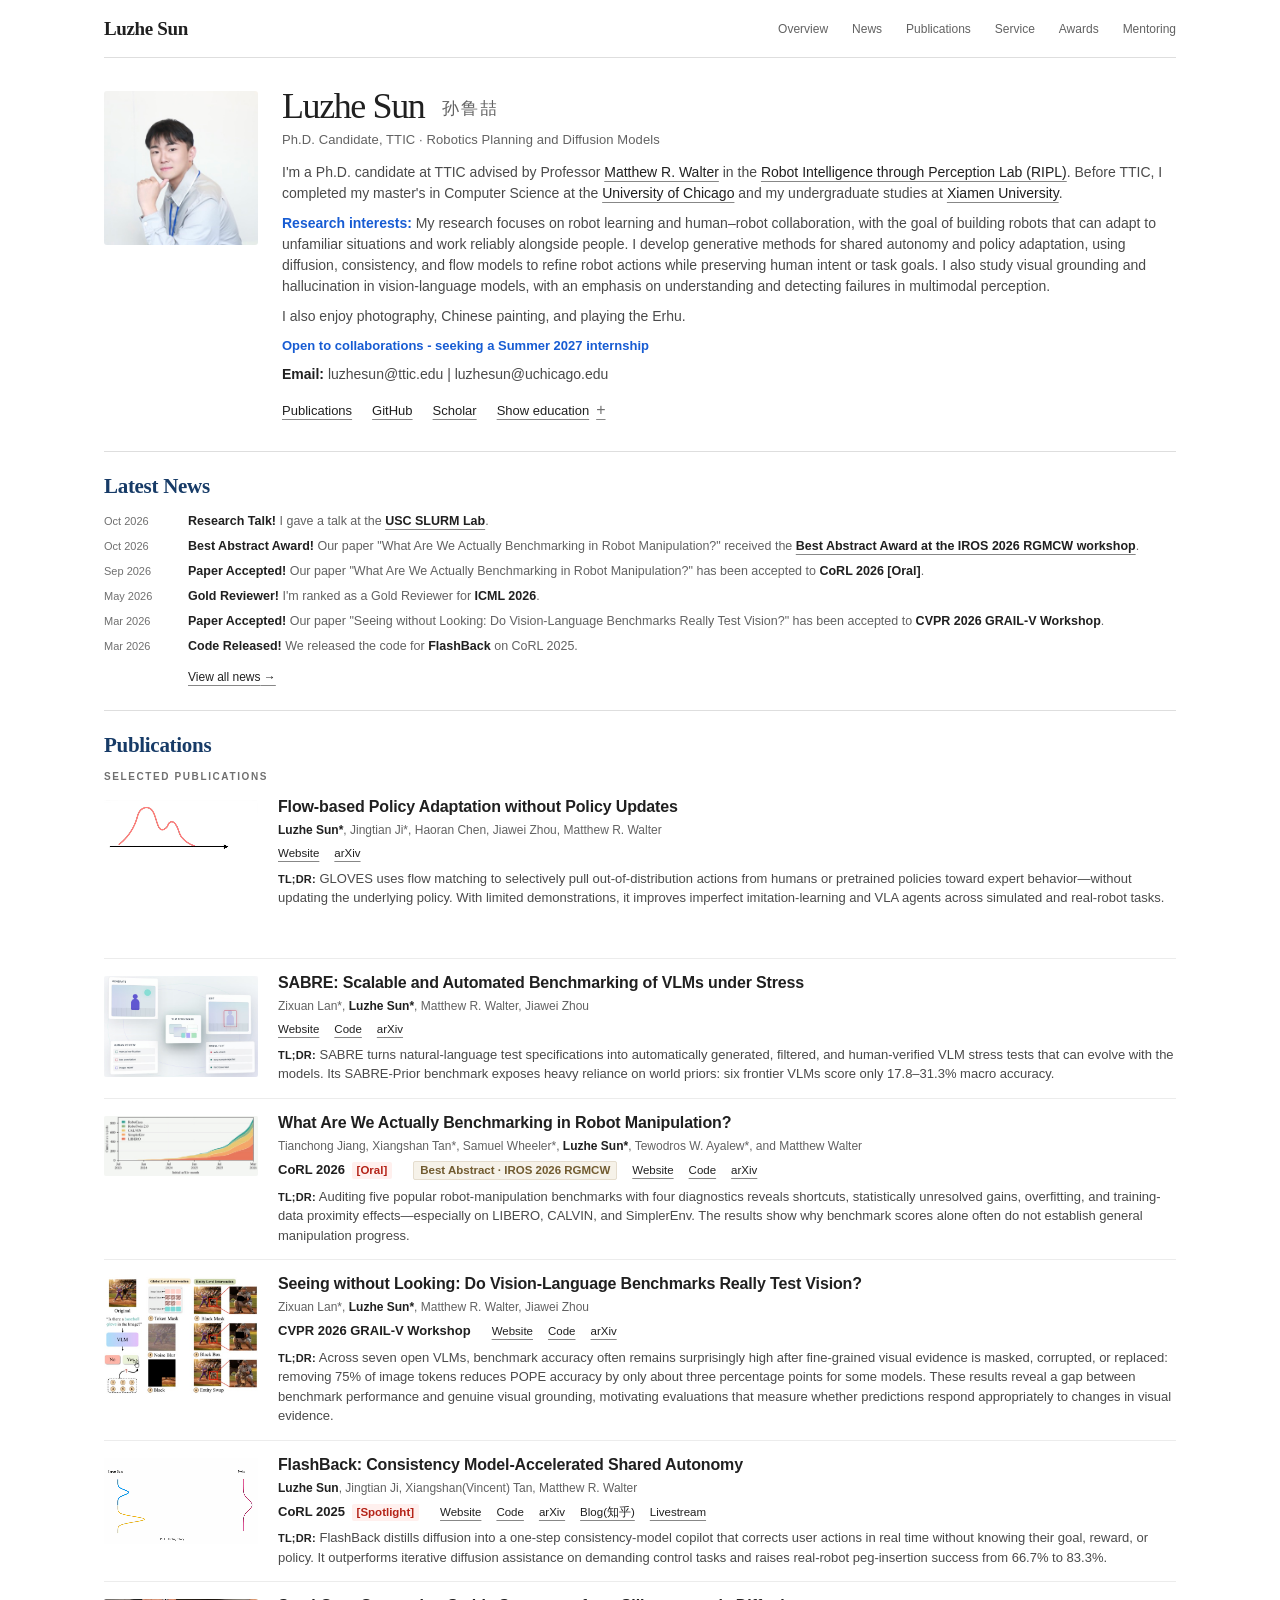
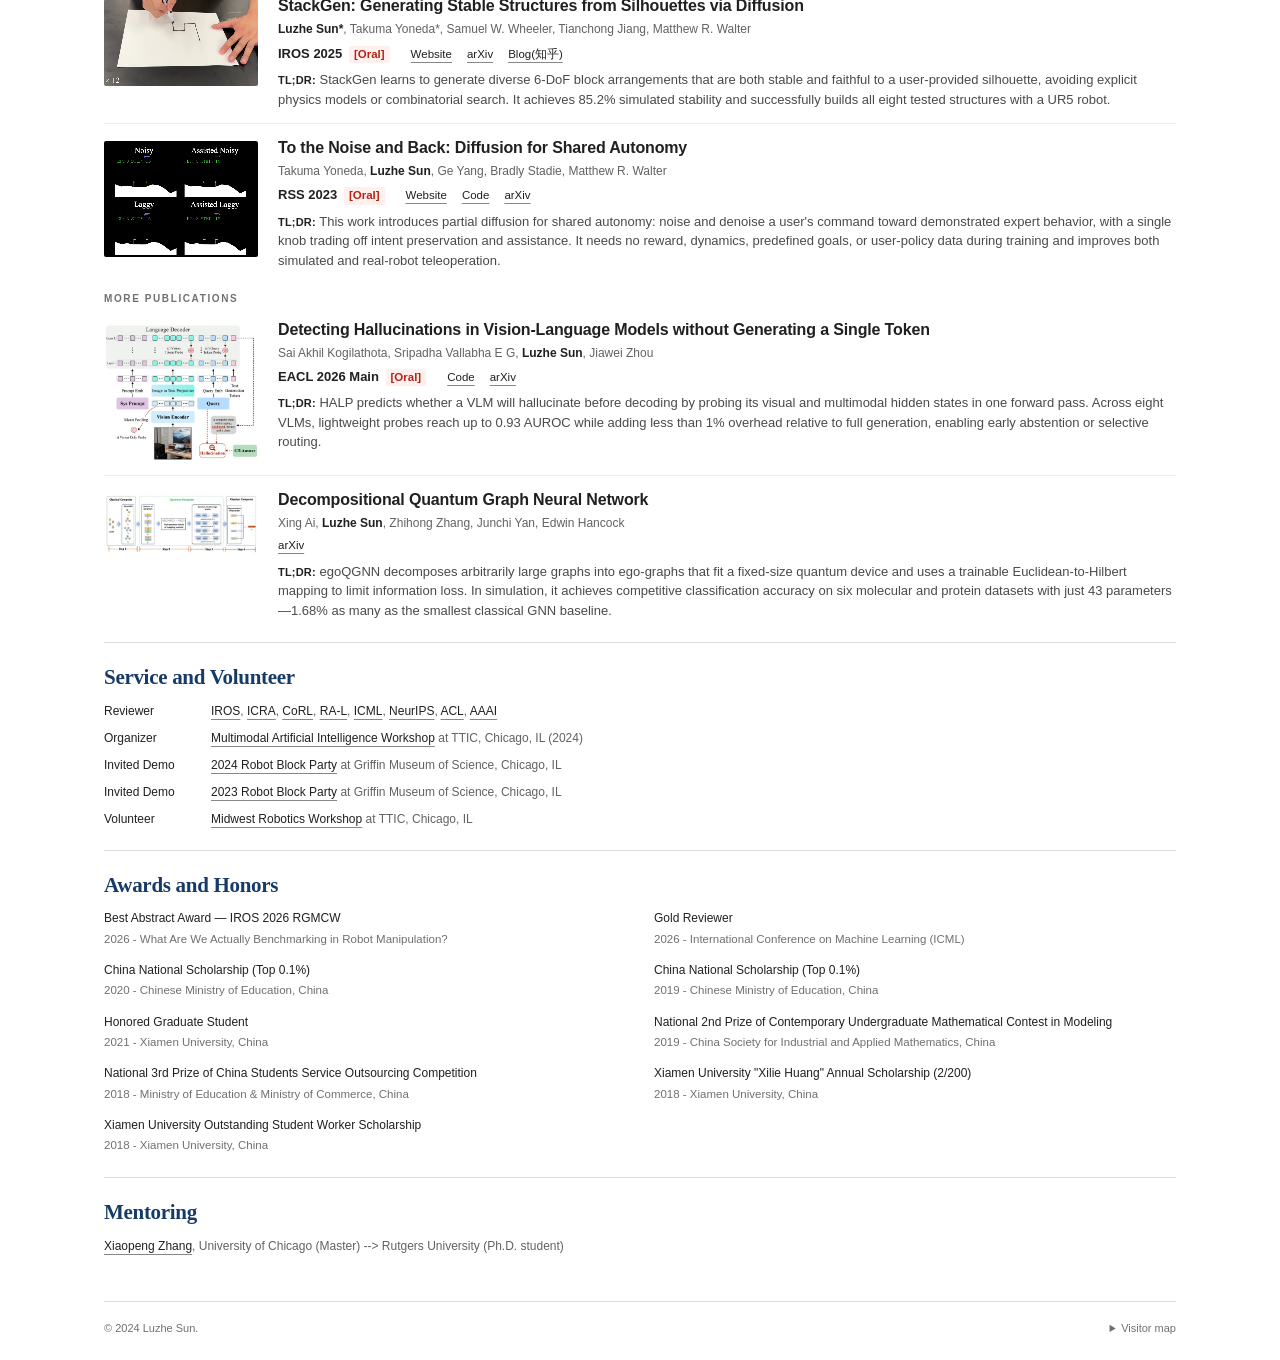
==== commit 52afa937: "update talk news" ====
--- a/index.html
+++ b/index.html
@@ -11,7 +11,7 @@
     <link rel="icon" type="image/svg+xml" href="img/logo/Tllokn-positive-white.svg" media="(prefers-color-scheme: dark)">
     <link rel="shortcut icon" type="image/svg+xml" href="img/logo/Tllokn-positive-black.svg">
     <link rel="preload" as="image" href="img/optimized/profile-360.jpg" fetchpriority="high">
-    <link rel="stylesheet" href="css/simple-theme.css?v=20261006-soft-award">
+    <link rel="stylesheet" href="css/simple-theme.css?v=20261015-section-headings">
     <style>
         .hero {
             display: grid;
@@ -357,6 +357,10 @@
             <div class="news-list">
                 <div class="news-item">
                     <div class="news-date">Oct 2026</div>
+                    <div class="news-content"><span class="news-highlight">Research Talk!</span> I gave a talk at the <a href="https://slurm-lab-usc.github.io/" class="news-highlight">USC SLURM Lab</a>.</div>
+                </div>
+                <div class="news-item">
+                    <div class="news-date">Oct 2026</div>
                     <div class="news-content"><span class="news-highlight">Best Abstract Award!</span> Our paper "What Are We Actually Benchmarking in Robot Manipulation?" received the <a href="https://sites.google.com/view/rgmcw2026" class="news-highlight">Best Abstract Award at the IROS 2026 RGMCW workshop</a>.</div>
                 </div>
                 <div class="news-item">
--- a/css/simple-theme.css
+++ b/css/simple-theme.css
@@ -6,6 +6,7 @@
     --quiet: #707070;
     --copy: #4a4a4a;
     --accent: #202020;
+    --section-heading: #173b67;
     --emphasis: #175cd3;
     --emphasis-hover: #124aa8;
     --link-rule: #878787;
@@ -30,6 +31,7 @@
         --quiet: #a0a0a0;
         --copy: #c8c8c8;
         --accent: #f0f0f0;
+        --section-heading: #a8c7f0;
         --emphasis: #8ab4ff;
         --emphasis-hover: #b4cfff;
         --link-rule: #8b8b8b;
@@ -105,6 +107,8 @@
 .menu-button { display: none; }
 .page { padding-bottom: 24px; }
 
+.section-title, .archive-year h2 { color: var(--section-heading); }
+
 .news-highlight { color: var(--ink); font-weight: 600; }
 .recognition {
     display: inline-block;
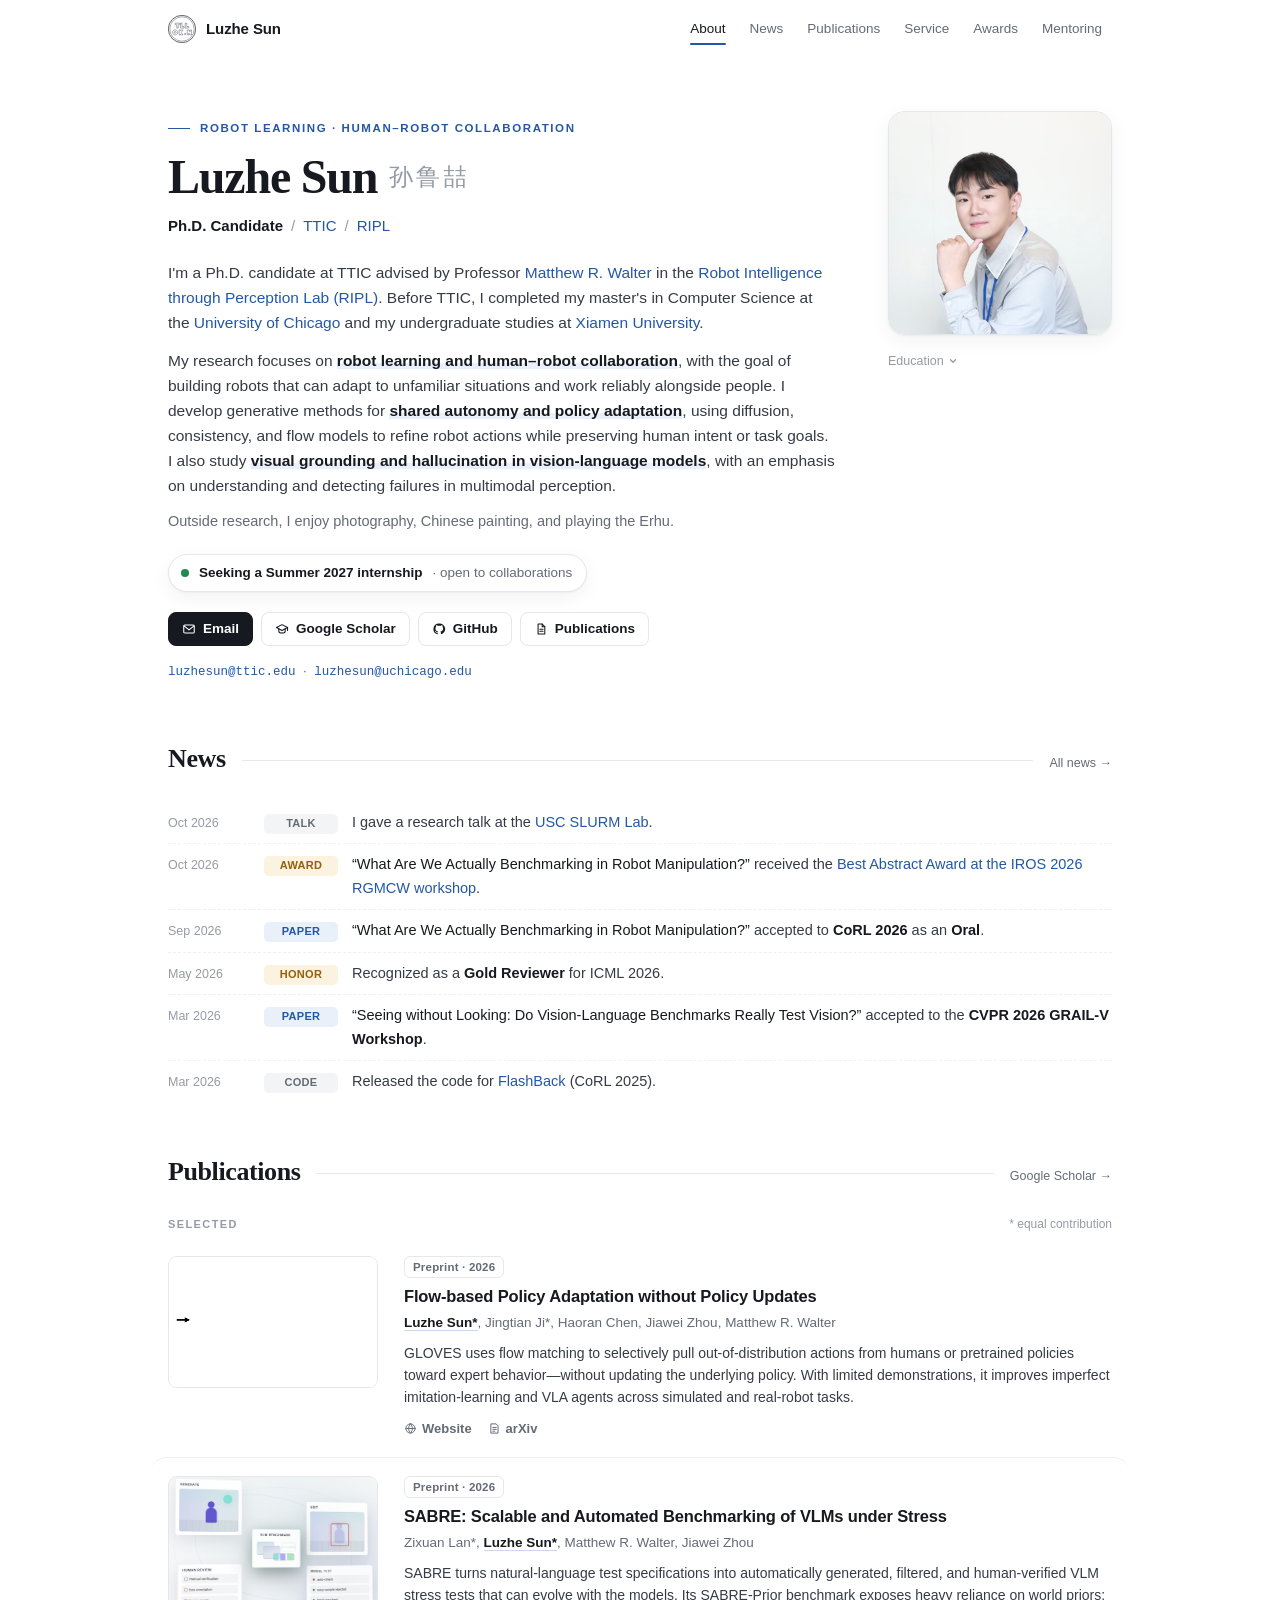
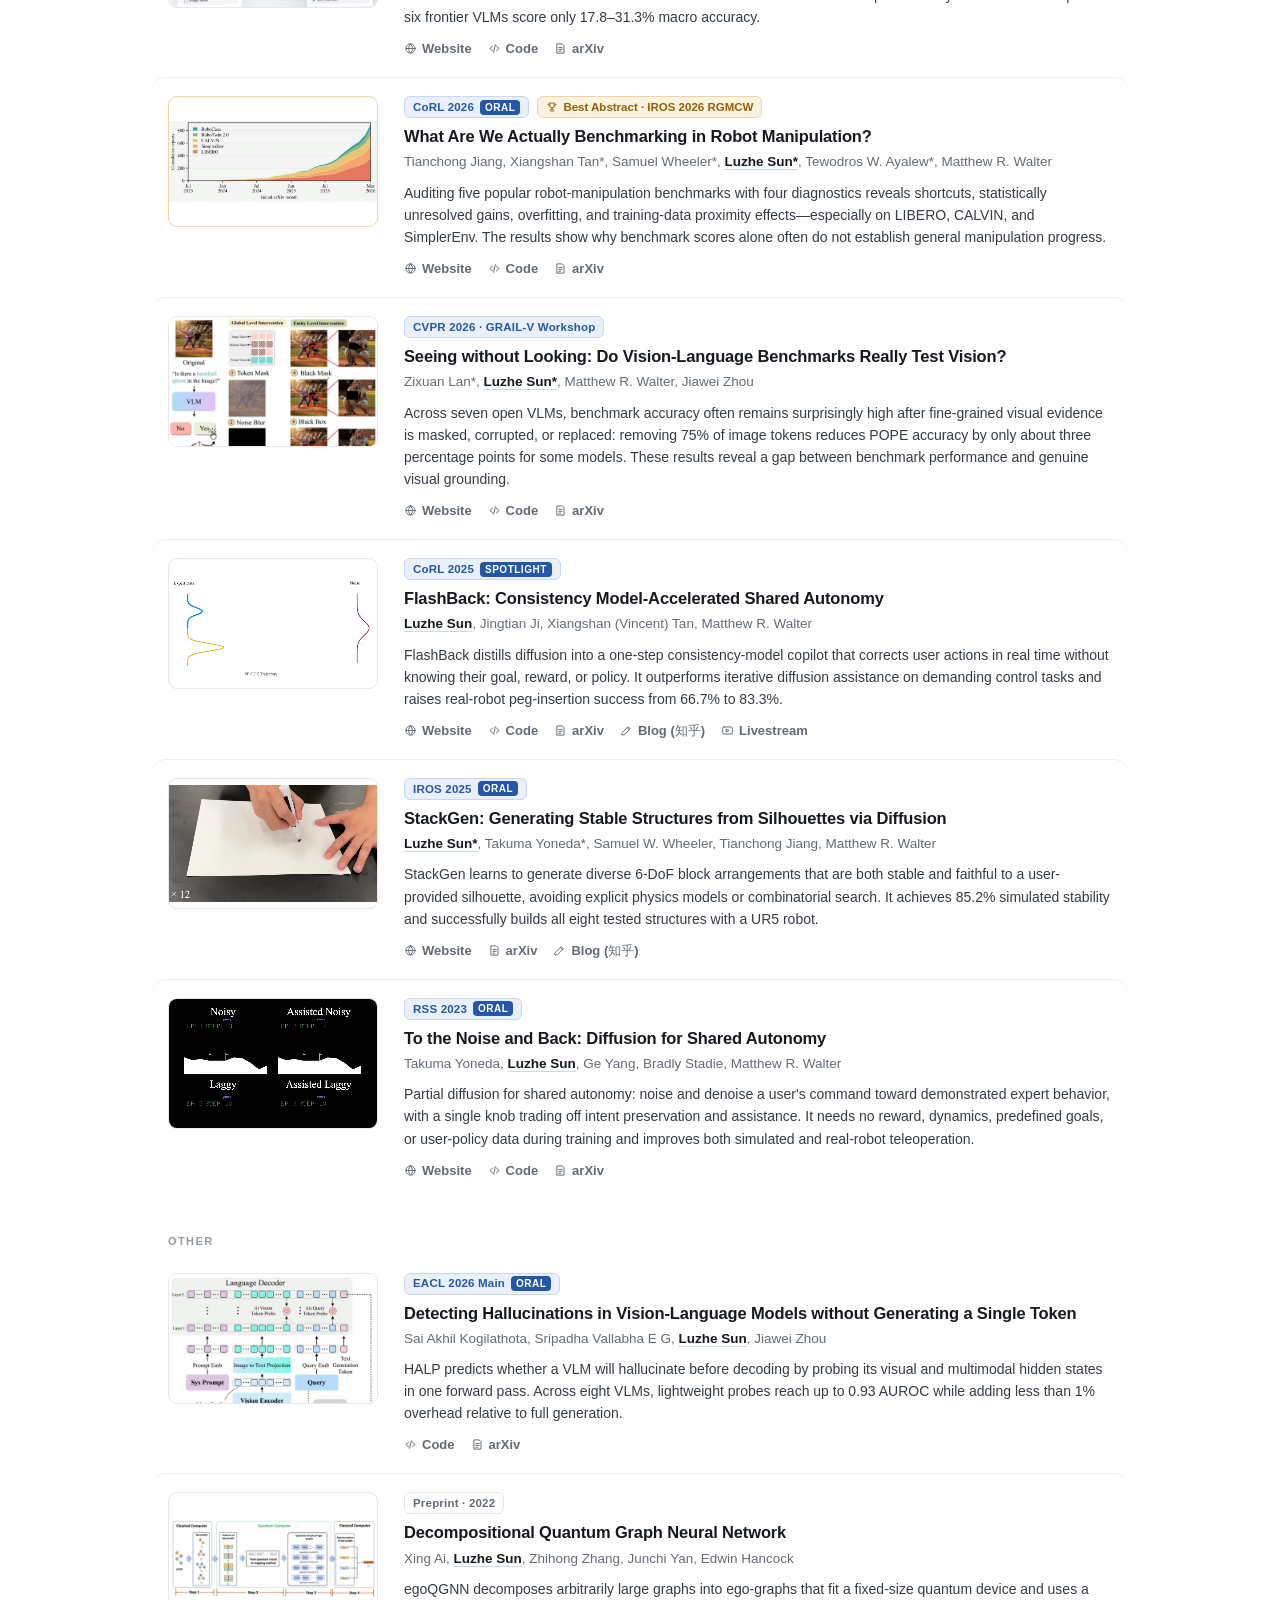
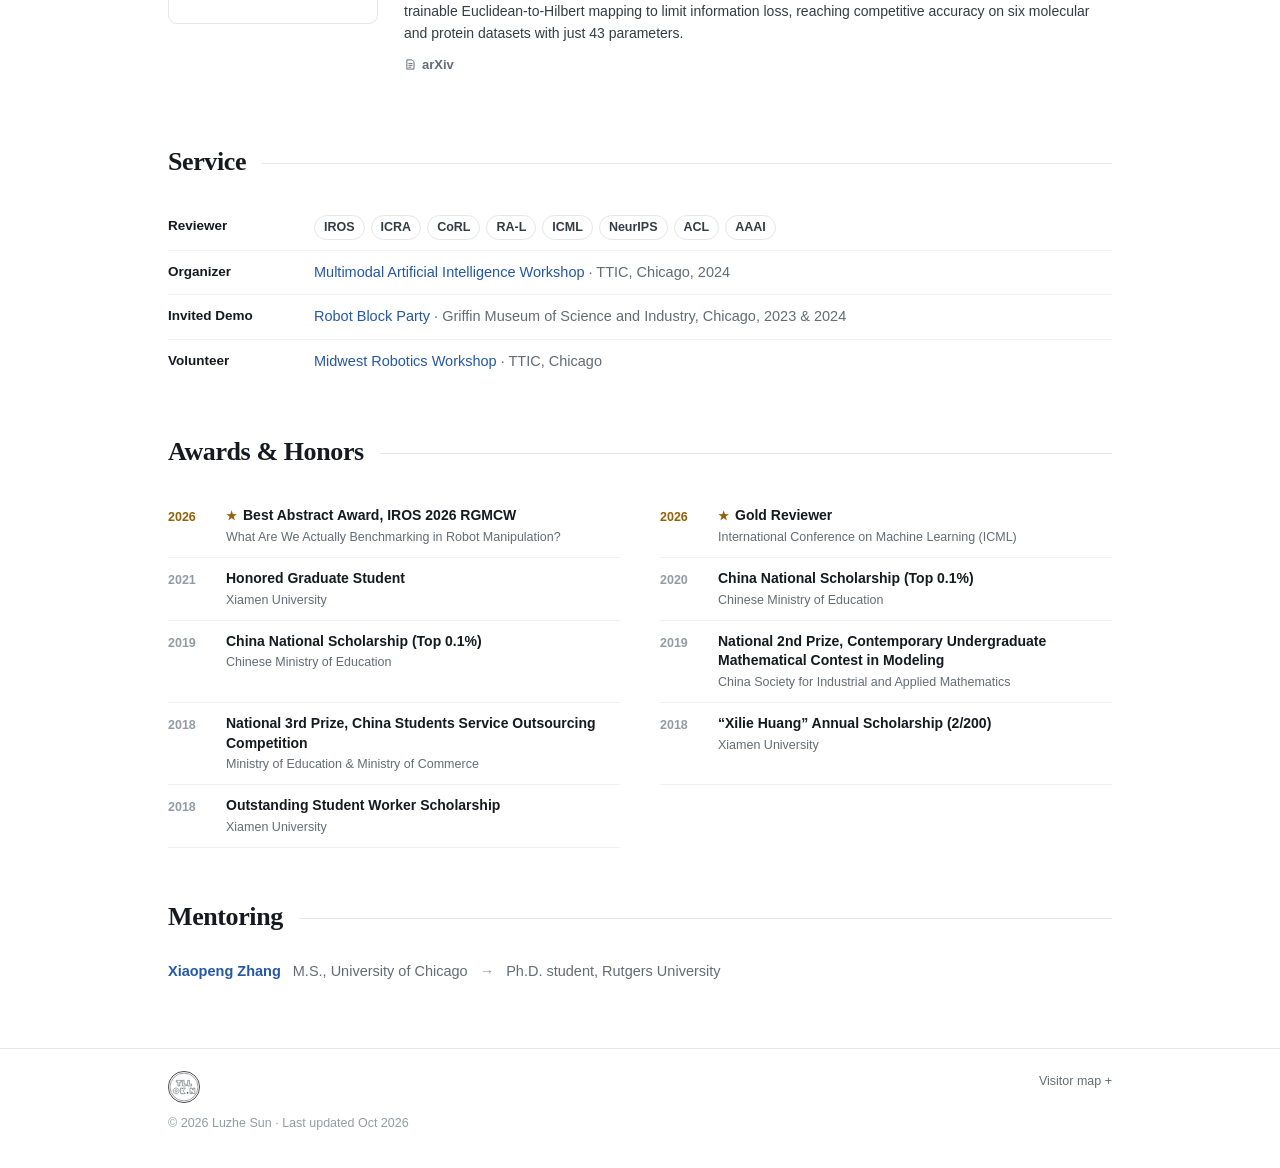
==== commit e9bbd802: "update index" ====
--- a/index.html
+++ b/index.html
@@ -2,283 +2,402 @@
 <html lang="en">
 
 <head>
-    <title>Luzhe Sun — Research</title>
+    <title>Luzhe Sun · 孙鲁喆 — TTIC</title>
     <meta charset="utf-8">
     <meta name="viewport" content="width=device-width, initial-scale=1">
     <meta name="color-scheme" content="light dark">
-    <meta name="description" content="Luzhe Sun, Ph.D. candidate at TTIC. Robotics planning, diffusion models, publications, news, awards, service, and projects.">
-    <link rel="icon" type="image/svg+xml" href="img/logo/Tllokn-positive-black.svg" media="(prefers-color-scheme: light)">
-    <link rel="icon" type="image/svg+xml" href="img/logo/Tllokn-positive-white.svg" media="(prefers-color-scheme: dark)">
-    <link rel="shortcut icon" type="image/svg+xml" href="img/logo/Tllokn-positive-black.svg">
+    <meta name="theme-color" content="#ffffff" media="(prefers-color-scheme: light)">
+    <meta name="theme-color" content="#101217" media="(prefers-color-scheme: dark)">
+    <meta name="description" content="Luzhe Sun, Ph.D. candidate at TTIC working on robot learning, shared autonomy, generative models, and vision-language grounding.">
+    <link rel="icon" type="image/svg+xml" href="img/logo/Tllokn-coin-dark.svg" media="(prefers-color-scheme: light)">
+    <link rel="icon" type="image/svg+xml" href="img/logo/Tllokn-coin-light.svg" media="(prefers-color-scheme: dark)">
+    <link rel="shortcut icon" type="image/svg+xml" href="img/logo/Tllokn-coin-dark.svg">
+    <link rel="apple-touch-icon" href="img/logo/Tllokn-coin-180.png">
     <link rel="preload" as="image" href="img/optimized/profile-360.jpg" fetchpriority="high">
-    <link rel="stylesheet" href="css/simple-theme.css?v=20261015-section-headings">
     <style>
-        .hero {
-            display: grid;
-            grid-template-columns: 154px minmax(0, 1fr);
-            gap: 24px;
-            align-items: start;
-            padding: 28px 0 26px;
-        }
-
-        .profile-photo {
-            width: 154px;
-            height: 154px;
-            margin-top: 5px;
-            object-fit: cover;
-            border-radius: 3px;
-        }
-
+        /* ---------- Tokens (light default, dark follows system) ---------- */
+        :root {
+            --bg: #ffffff;
+            --surface: #ffffff;
+            --surface-2: #f3f4f6;
+            --ink: #16191f;
+            --text: #353b45;
+            --muted: #646b76;
+            --faint: #959ba5;
+            --rule: #e5e7eb;
+            --rule-soft: #eff0f2;
+            --accent: #2457a6;
+            --accent-hover: #163d7a;
+            --accent-soft: #eaf0fa;
+            --accent-line: #c9d7ef;
+            --gold: #94600a;
+            --gold-soft: #fbf2df;
+            --gold-line: #ecd6a8;
+            --green: #1f8a52;
+            --thumb-bg: #ffffff;
+            --shadow: 0 1px 2px rgba(20, 24, 31, .04), 0 6px 20px rgba(20, 24, 31, .05);
+            --serif: "Source Serif 4", "Source Serif Pro", "Iowan Old Style", Charter, "Palatino Linotype", Georgia, "Songti SC", serif;
+            --sans: -apple-system, BlinkMacSystemFont, "Inter", "Segoe UI", "Helvetica Neue", Arial, "PingFang SC", sans-serif;
+            --mono: ui-monospace, "SF Mono", Menlo, Consolas, monospace;
+            --radius: 10px;
+            --max: 1000px;
+        }
+
+        @media (prefers-color-scheme: dark) {
+            :root {
+                --bg: #101217;
+                --surface: #161920;
+                --surface-2: #1c2029;
+                --ink: #eef0f4;
+                --text: #c9ced7;
+                --muted: #98a0ad;
+                --faint: #6d7582;
+                --rule: #272b35;
+                --rule-soft: #20242d;
+                --accent: #8db6ff;
+                --accent-hover: #b7d0ff;
+                --accent-soft: rgba(141, 182, 255, .11);
+                --accent-line: rgba(141, 182, 255, .28);
+                --gold: #e7bd6a;
+                --gold-soft: rgba(231, 189, 106, .11);
+                --gold-line: rgba(231, 189, 106, .32);
+                --green: #4fd08a;
+                --thumb-bg: #e9eaed;
+                --shadow: 0 1px 2px rgba(0, 0, 0, .3), 0 8px 24px rgba(0, 0, 0, .25);
+            }
+        }
+
+        /* ---------- Base ---------- */
+        *, *::before, *::after { box-sizing: border-box; }
+        html { background: var(--bg); scroll-behavior: smooth; scroll-padding-top: 72px; -webkit-text-size-adjust: 100%; }
+        body {
+            margin: 0;
+            background: var(--bg);
+            color: var(--text);
+            font-family: var(--sans);
+            font-size: 15.5px;
+            line-height: 1.62;
+            -webkit-font-smoothing: antialiased;
+            text-rendering: optimizeLegibility;
+        }
+        a { color: var(--accent); text-decoration: none; transition: color .15s ease; }
+        a:hover { color: var(--accent-hover); text-decoration: underline; text-underline-offset: 3px; text-decoration-thickness: 1px; }
+        b, strong { color: var(--ink); font-weight: 600; }
+        img, video { display: block; max-width: 100%; }
+        svg.i { width: 14px; height: 14px; flex: none; fill: none; stroke: currentColor; stroke-width: 1.8; stroke-linecap: round; stroke-linejoin: round; }
+        svg.i.solid { fill: currentColor; stroke: none; }
+        :focus-visible { outline: 2px solid var(--accent); outline-offset: 2px; border-radius: 4px; }
+        .skip-link { position: absolute; left: -999px; top: 8px; z-index: 100; padding: 6px 10px; background: var(--surface); border: 1px solid var(--rule); }
+        .skip-link:focus { left: 8px; }
+        .wrap { max-width: var(--max); margin: 0 auto; padding: 0 28px; }
+
+        /* ---------- Header ---------- */
+        .site-header {
+            position: sticky; top: 0; z-index: 30;
+            background: color-mix(in srgb, var(--bg) 82%, transparent);
+            -webkit-backdrop-filter: saturate(160%) blur(12px);
+            backdrop-filter: saturate(160%) blur(12px);
+            border-bottom: 1px solid transparent;
+            transition: border-color .2s ease;
+        }
+        .site-header.scrolled { border-bottom-color: var(--rule); }
+        .nav { display: flex; align-items: center; gap: 20px; height: 58px; }
+        .brand { display: inline-flex; align-items: center; gap: 10px; color: var(--ink); font-weight: 650; font-size: 15px; letter-spacing: -.1px; }
+        .brand:hover { color: var(--ink); text-decoration: none; }
+        .brand img { height: 28px; width: 28px; display: block; }
+        .nav-links { display: flex; gap: 4px; margin-left: auto; }
+        .nav-links a {
+            position: relative; padding: 6px 10px; border-radius: 6px;
+            color: var(--muted); font-size: 13.5px; font-weight: 500;
+        }
+        .nav-links a:hover { color: var(--ink); background: var(--surface-2); text-decoration: none; }
+        .nav-links a.active { color: var(--ink); }
+        .nav-links a.active::after {
+            content: ""; position: absolute; left: 10px; right: 10px; bottom: 1px;
+            height: 2px; border-radius: 2px; background: var(--accent);
+        }
+        .menu-button { display: none; margin-left: auto; width: 38px; height: 38px; padding: 0; border: 1px solid var(--rule); border-radius: 8px; background: var(--surface); color: var(--ink); cursor: pointer; }
+        .menu-button span { display: block; width: 16px; height: 1.5px; margin: 4px auto; background: currentColor; border-radius: 1px; }
+
+        /* ---------- Hero ---------- */
+        .hero { display: grid; grid-template-columns: minmax(0, 1fr) 224px; gap: 52px; padding: 52px 0 16px; }
+        .kicker {
+            display: inline-flex; align-items: center; gap: 10px; margin: 0 0 14px;
+            color: var(--accent); font-size: 11.5px; font-weight: 650; letter-spacing: 1.6px; text-transform: uppercase;
+        }
+        .kicker::before { content: ""; width: 22px; height: 1.5px; background: currentColor; }
         .hero h1 {
-            margin: 0 0 4px;
-            font-family: var(--serif);
-            font-size: clamp(30px, 3.5vw, 36px);
-            font-weight: 500;
-            line-height: 1.12;
-            letter-spacing: -1.4px;
-        }
-
-        .name-chinese {
-            display: inline-block;
-            margin-left: 10px;
-            color: var(--muted);
-            font-family: "Songti SC", "STSong", "Noto Serif CJK SC", serif;
-            font-size: 0.46em;
-            font-weight: 400;
-            letter-spacing: 2px;
-            vertical-align: middle;
-        }
-
-        .hero-subtitle { margin: 0 0 12px; color: var(--muted); font-size: 13px; letter-spacing: 0.1px; }
-        .hero-copy { margin: 0 0 9px; color: var(--copy); font-size: 14px; line-height: 1.5; }
-        .hero-copy strong { color: var(--ink); font-weight: 600; }
-        .hero-copy .hero-emphasis { color: var(--emphasis); font-weight: 650; text-decoration-color: currentColor; }
-        .notice { margin: 2px 0 9px; color: var(--emphasis); font-size: 13px; font-weight: 700; }
-
-        .action-row { display: flex; flex-wrap: wrap; align-items: center; gap: 6px 20px; margin-top: 10px; }
-
-        .button, .education-toggle {
-            display: inline-flex;
-            align-items: center;
-            gap: 7px;
-            min-height: 30px;
-            margin: 0;
-            padding: 2px 0;
-            border: 0;
-            border-radius: 0;
-            background: transparent;
-            color: var(--accent);
-            font-family: var(--sans);
-            font-size: 13px;
-            font-weight: 500;
-            text-decoration: underline;
-            text-decoration-color: var(--link-rule);
-            text-decoration-thickness: 1px;
-            text-underline-offset: 4px;
-            cursor: pointer;
-        }
-
-        .button:hover, .education-toggle:hover { color: var(--ink); text-decoration-color: currentColor; }
-        .button-icon { display: none; }
-        .education-toggle::after { content: "+"; color: var(--quiet); font-size: 16px; font-weight: 400; }
-        .education-toggle[aria-expanded="true"]::after { content: "−"; }
-        .education-more { display: none; grid-template-columns: repeat(3, minmax(0, 1fr)); gap: 16px; margin-top: 10px; padding-top: 10px; border-top: 1px solid var(--soft-rule); }
-        .education-more.expanded { display: grid; }
-        .edu-degree { font-size: 12px; font-weight: 600; }
-        .edu-school, .edu-year { color: var(--muted); font-size: 12px; line-height: 1.5; }
-        .edu-year { margin-top: 3px; font-variant-numeric: tabular-nums; }
-
-        .section {
-            padding: 22px 0;
-            border-top: 1px solid var(--rule);
-        }
-
-        .section-title {
-            margin: 0 0 12px;
-            font-family: var(--serif);
-            font-size: 21px;
-            font-weight: 600;
-            line-height: 1.2;
-            letter-spacing: -0.3px;
-        }
-
-        .news-list { display: grid; gap: 7px; }
-        .news-item { display: grid; grid-template-columns: 70px minmax(0, 1fr); gap: 14px; }
-        .news-date { padding-top: 1px; color: var(--quiet); font-size: 11px; font-variant-numeric: tabular-nums; white-space: nowrap; }
-        .news-content { color: var(--muted); font-size: 12.5px; line-height: 1.45; }
-        .news-content strong { color: var(--ink); font-weight: 600; }
-        .view-all-news { margin-top: 10px; margin-left: 84px; }
-        .view-all-news a { font-size: 12px; }
-        .view-all-news a::after { content: " →"; }
-        .view-all-news a:hover { text-decoration: underline; }
-
-        .publication-group + .publication-group { margin-top: 22px; }
-        .publication-group-title {
-            margin: 2px 0 0;
-            color: var(--quiet);
-            font-size: 10px;
-            font-weight: 600;
-            line-height: 1.35;
-            letter-spacing: 1.6px;
-            text-transform: uppercase;
-        }
-
-        .publication-item {
-            display: grid;
-            grid-template-columns: 154px minmax(0, 1fr);
-            gap: 20px;
-            align-items: start;
-            padding: 14px 0;
-            border-bottom: 1px solid var(--soft-rule);
-        }
-
-        .publication-item:last-child { padding-bottom: 0; border-bottom: 0; }
-        .publication-image { display: block; width: 154px; height: auto; margin-top: 3px; border-radius: 2px; object-fit: contain; background: #fff; }
-        .publication-title { margin: 0 0 4px; font-size: 16px; font-weight: 650; line-height: 1.3; letter-spacing: -0.15px; }
-        .publication-title a { color: var(--ink); text-decoration: none; }
-        .publication-title a:hover { color: var(--accent); text-decoration: underline; }
-        .publication-authors { margin-bottom: 4px; color: var(--muted); font-size: 12px; line-height: 1.45; }
-        .publication-authors b { color: var(--ink); font-weight: 600; }
-        .publication-buttons, .project-buttons { display: flex; flex-wrap: wrap; align-items: baseline; gap: 3px 15px; }
-        .pill { display: inline-block; padding: 1px 0; color: var(--accent); font-size: 11.5px; font-weight: 500; line-height: 1.5; }
-        .pill.venue {
-            margin-right: 6px;
-            color: var(--ink);
-            font-size: 13px;
-            font-weight: 750;
-            text-decoration: none;
-        }
-        .pill.venue .recognition { font-size: 11.5px; }
-        .pill.award { padding: 0 6px; border: 1px solid var(--award-border); border-radius: 2px; background: var(--award-bg); color: var(--award-ink); font-weight: 600; text-decoration: none; }
-        .pill:hover { color: var(--ink); text-decoration: underline; }
-        .publication-tldr { margin: 6px 0 0; color: var(--copy); font-size: 13px; line-height: 1.5; }
-        .publication-tldr-label { color: var(--ink); font-size: 11px; font-weight: 600; letter-spacing: 0.2px; }
-
-        .publication-media { position: relative; width: 154px; margin-top: 3px; }
-        .publication-media .publication-image { margin-top: 0; }
-        .preview-toggle {
-            position: absolute;
-            left: 6px;
-            bottom: 6px;
-            display: grid;
-            place-items: center;
-            width: 28px;
-            height: 28px;
-            padding: 0;
-            border: 1px solid var(--rule);
-            border-radius: 3px;
-            background: var(--paper);
-            color: var(--ink);
-            cursor: pointer;
-            opacity: 0;
-        }
-        .publication-media:hover .preview-toggle, .publication-media:focus-within .preview-toggle { opacity: 1; }
-        @media (hover: none) { .preview-toggle { opacity: 1; } }
-        .preview-toggle:hover { background: var(--surface); border-color: var(--muted); }
-        .preview-toggle svg { width: 12px; height: 12px; }
-        .preview-toggle .pause-icon { display: none; }
-        .preview-toggle[aria-pressed="true"] .play-icon { display: none; }
-        .preview-toggle[aria-pressed="true"] .pause-icon { display: block; }
-
-        .service-list { display: grid; gap: 9px; }
-        .service-item { display: grid; grid-template-columns: 92px minmax(0, 1fr); gap: 15px; }
-        .service-role { color: var(--ink); font-size: 12px; font-weight: 500; }
-        .service-details { color: var(--muted); font-size: 12px; }
-        .service-details a:hover { text-decoration: underline; }
-        .awards-list { display: grid; grid-template-columns: repeat(2, minmax(0, 1fr)); gap: 14px 28px; }
-        .award-title { margin-bottom: 3px; font-size: 12px; font-weight: 500; line-height: 1.45; }
-        .award-title a { color: inherit; font-weight: inherit; text-decoration: none; }
-        .award-title a:hover { text-decoration: underline; }
-        .award-details { color: var(--quiet); font-size: 11.5px; line-height: 1.5; font-variant-numeric: tabular-nums; }
-        .mentorship-item { color: var(--muted); font-size: 12px; }
-        .mentorship-item a { font-weight: 500; }
-        .mentorship-item a:hover { text-decoration: underline; }
-
-        .project-grid { display: grid; grid-template-columns: repeat(2, minmax(0, 1fr)); gap: 24px; }
-        .video-shell { display: grid; place-items: center; aspect-ratio: 16 / 9; background: var(--surface); }
+            margin: 0; color: var(--ink);
+            font-family: var(--serif); font-size: clamp(36px, 5vw, 48px); font-weight: 600; line-height: 1.05; letter-spacing: -1.2px;
+        }
+        .hero h1 .zh { margin-left: 12px; color: var(--faint); font-family: "Songti SC", "STSong", "Noto Serif CJK SC", var(--serif); font-size: .5em; font-weight: 400; letter-spacing: 3px; vertical-align: .32em; }
+        .role { margin: 12px 0 22px; color: var(--muted); font-size: 15px; }
+        .role b { color: var(--ink); font-weight: 600; }
+        .role .sep { margin: 0 8px; color: var(--faint); }
+        .bio p { margin: 0 0 12px; }
+        .bio .key { color: var(--ink); font-weight: 600; background: linear-gradient(transparent 62%, var(--accent-soft) 62%); }
+        .bio .aside { color: var(--muted); font-size: 14.5px; }
+
+        .status {
+            display: inline-flex; align-items: center; gap: 10px; margin: 8px 0 20px; padding: 7px 14px 7px 12px;
+            border: 1px solid var(--rule); border-radius: 999px; background: var(--surface);
+            color: var(--ink); font-size: 13.5px; font-weight: 550; box-shadow: var(--shadow);
+        }
+        .status .dot { position: relative; width: 8px; height: 8px; border-radius: 50%; background: var(--green); }
+        .status .dot::after { content: ""; position: absolute; inset: -4px; border-radius: 50%; border: 2px solid var(--green); opacity: 0; animation: ping 2.4s ease-out infinite; }
+        .status .muted { color: var(--muted); font-weight: 400; }
+        @keyframes ping { 0% { transform: scale(.5); opacity: .7; } 80%, 100% { transform: scale(1.5); opacity: 0; } }
+
+        .links { display: flex; flex-wrap: wrap; gap: 8px; }
+        .btn {
+            display: inline-flex; align-items: center; gap: 7px; height: 34px; padding: 0 13px;
+            border: 1px solid var(--rule); border-radius: 8px; background: var(--surface);
+            color: var(--ink); font-size: 13.5px; font-weight: 550; transition: border-color .15s, background .15s, transform .15s;
+        }
+        .btn:hover { border-color: var(--accent-line); background: var(--accent-soft); color: var(--accent); text-decoration: none; transform: translateY(-1px); }
+        .btn.primary { border-color: var(--ink); background: var(--ink); color: var(--bg); }
+        .btn.primary:hover { border-color: var(--accent); background: var(--accent); color: #fff; }
+        @media (prefers-color-scheme: dark) { .btn.primary:hover { color: #0b1220; } }
+        .email-line { margin: 14px 0 0; color: var(--muted); font-size: 13.5px; }
+        .email-line a { font-family: var(--mono); font-size: 12.5px; }
+
+        .side .photo {
+            width: 224px; height: 224px; object-fit: cover; border-radius: 16px;
+            box-shadow: var(--shadow); border: 1px solid var(--rule);
+        }
+        .label {
+            margin: 0 0 10px; color: var(--faint); font-size: 11px; font-weight: 650; letter-spacing: 1.4px; text-transform: uppercase;
+        }
+        .edu-box { margin-top: 12px; }
+        .edu-box summary {
+            display: inline-flex; align-items: center; gap: 4px; padding: 2px 0;
+            color: var(--faint); font-size: 12.5px; font-weight: 500;
+            cursor: pointer; list-style: none; user-select: none; transition: color .15s;
+        }
+        .edu-box summary::-webkit-details-marker { display: none; }
+        .edu-box summary:hover { color: var(--accent); }
+        .edu-box .chev { width: 10px; height: 10px; fill: none; stroke: currentColor; stroke-width: 1.6; stroke-linecap: round; stroke-linejoin: round; transition: transform .2s ease; }
+        .edu-box[open] summary { margin-bottom: 12px; }
+        .edu-box[open] .chev { transform: rotate(180deg); }
+        .edu { margin: 0; padding: 0; list-style: none; position: relative; }
+        .edu::before { content: ""; position: absolute; left: 3.5px; top: 12px; bottom: 22px; width: 1px; background: var(--rule); }
+        .edu li { position: relative; padding: 0 0 14px 20px; }
+        .edu li::before { content: ""; position: absolute; left: 0; top: 7px; width: 8px; height: 8px; border-radius: 50%; background: var(--bg); border: 1.5px solid var(--faint); }
+        .edu li:first-of-type::before { border-color: var(--accent); background: var(--accent); }
+        .edu .deg { color: var(--ink); font-size: 13px; font-weight: 600; line-height: 1.35; }
+        .edu .sch { color: var(--muted); font-size: 12.5px; line-height: 1.4; }
+        .edu .yr { color: var(--faint); font-size: 11.5px; font-variant-numeric: tabular-nums; }
+
+        /* ---------- Sections ---------- */
+        .section { padding: 40px 0 8px; }
+        .section-head { display: flex; align-items: baseline; gap: 16px; margin: 0 0 22px; }
+        .section-head h2 { margin: 0; color: var(--ink); font-family: var(--serif); font-size: 26px; font-weight: 600; letter-spacing: -.4px; white-space: nowrap; }
+        .section-head .line { flex: 1; height: 1px; background: var(--rule); transform: translateY(-6px); }
+        .section-head .meta { color: var(--faint); font-size: 12.5px; white-space: nowrap; }
+        .section-head .meta a { color: var(--muted); }
+        .section-head .meta a:hover { color: var(--accent); }
+
+        /* ---------- News ---------- */
+        .news { margin: 0; padding: 0; list-style: none; }
+        .news li { display: grid; grid-template-columns: 82px 74px minmax(0, 1fr); gap: 14px; align-items: baseline; padding: 9px 0; border-bottom: 1px dashed var(--rule-soft); }
+        .news li:last-child { border-bottom: 0; }
+        .news time { color: var(--faint); font-size: 12.5px; font-variant-numeric: tabular-nums; font-weight: 500; }
+        .tag {
+            display: inline-flex; justify-content: center; padding: 1px 8px; border-radius: 5px;
+            background: var(--surface-2); color: var(--muted); font-size: 11px; font-weight: 650; letter-spacing: .3px; text-transform: uppercase; white-space: nowrap;
+        }
+        .tag.paper { background: var(--accent-soft); color: var(--accent); }
+        .tag.award { background: var(--gold-soft); color: var(--gold); }
+        .news .txt { font-size: 14.5px; }
+        .news .txt em { font-style: normal; color: var(--ink); }
+
+        /* ---------- Publications ---------- */
+        .pub-group + .pub-group { margin-top: 34px; }
+        .pub-group-head { display: flex; justify-content: space-between; align-items: baseline; margin-bottom: 4px; }
+        .pub-group-head .label { margin: 0; }
+        .pub-group-head .note { color: var(--faint); font-size: 12px; }
+        .pub {
+            display: grid; grid-template-columns: 210px minmax(0, 1fr); gap: 26px; align-items: start;
+            margin: 0 -16px; padding: 18px 16px; border-radius: 14px; transition: background .2s ease;
+        }
+        .pub + .pub { border-top: 1px solid var(--rule-soft); }
+        .pub:hover { background: #f8f9fb; box-shadow: none; border-top-color: transparent; }
+        .pub:hover + .pub { border-top-color: transparent; }
+        .pub.featured .thumb { border-color: var(--gold-line); }
+        .thumb {
+            position: relative; display: grid; place-items: center; overflow: hidden;
+            aspect-ratio: 16 / 10; border: 1px solid var(--rule); border-radius: 9px; background: var(--thumb-bg);
+        }
+        .thumb img, .thumb video { width: 100%; height: 100%; object-fit: contain; transition: transform .35s ease; }
+        .pub:hover .thumb img, .pub:hover .thumb video { transform: scale(1.025); }
+        @media (prefers-color-scheme: dark) { .pub:hover { background: var(--surface); } }
+        @media (prefers-color-scheme: dark) { .thumb img, .thumb video { opacity: .94; } }
+        .play {
+            position: absolute; right: 7px; bottom: 7px; display: grid; place-items: center; width: 26px; height: 26px; padding: 0;
+            border: 0; border-radius: 50%; background: rgba(15, 18, 24, .62); color: #fff; cursor: pointer; opacity: 0; transition: opacity .2s;
+        }
+        .thumb:hover .play, .play:focus-visible { opacity: 1; }
+        @media (hover: none) { .play { opacity: .9; } }
+        .play svg { width: 10px; height: 10px; }
+        .play .pause-i { display: none; }
+        .play[aria-pressed="true"] .play-i { display: none; }
+        .play[aria-pressed="true"] .pause-i { display: block; }
+
+        .venue-row { display: flex; flex-wrap: wrap; align-items: center; gap: 6px 8px; margin-bottom: 7px; }
+        .venue {
+            display: inline-flex; align-items: center; gap: 6px; height: 22px; padding: 0 8px;
+            border: 1px solid var(--accent-line); border-radius: 6px; background: var(--accent-soft);
+            color: var(--accent); font-size: 11.5px; font-weight: 700; letter-spacing: .2px;
+        }
+        a.venue:hover { text-decoration: none; color: var(--accent-hover); }
+        .venue .hl { padding: 0 5px; border-radius: 4px; background: var(--accent); color: var(--surface); font-size: 10px; line-height: 15px; letter-spacing: .5px; text-transform: uppercase; }
+        .venue.pre { border-color: var(--rule); background: transparent; color: var(--muted); font-weight: 600; }
+        .badge-award {
+            display: inline-flex; align-items: center; gap: 5px; height: 22px; padding: 0 8px;
+            border: 1px solid var(--gold-line); border-radius: 6px; background: var(--gold-soft); color: var(--gold); font-size: 11.5px; font-weight: 650;
+        }
+        .badge-award:hover { color: var(--gold); text-decoration: none; filter: brightness(.95); }
+        .badge-award svg { width: 12px; height: 12px; }
+        .pub h3 { margin: 0 0 5px; font-size: 16.5px; font-weight: 650; line-height: 1.35; letter-spacing: -.15px; }
+        .pub h3 a { color: var(--ink); }
+        .pub h3 a:hover { color: var(--accent); }
+        .authors { color: var(--muted); font-size: 13.5px; line-height: 1.5; }
+        .authors b { color: var(--ink); font-weight: 650; border-bottom: 1.5px solid var(--accent-line); }
+        .tldr { margin: 9px 0 10px; color: var(--text); font-size: 14px; line-height: 1.58; }
+        .pub-links { display: flex; flex-wrap: wrap; gap: 4px 16px; }
+        .pub-links a { display: inline-flex; align-items: center; gap: 5px; color: var(--muted); font-size: 13px; font-weight: 550; }
+        .pub-links a:hover { color: var(--accent); text-decoration: none; }
+        .pub-links svg.i { width: 13px; height: 13px; }
+
+        /* ---------- Service / Awards / Mentoring ---------- */
+        .rows { margin: 0; padding: 0; list-style: none; }
+        .rows li { display: grid; grid-template-columns: 128px minmax(0, 1fr); gap: 18px; padding: 10px 0; border-bottom: 1px solid var(--rule-soft); font-size: 14.5px; }
+        .rows li:last-child { border-bottom: 0; }
+        .rows .k { color: var(--ink); font-weight: 600; font-size: 13.5px; }
+        .rows .v { color: var(--text); }
+        .rows .v .where { color: var(--muted); }
+        .venues-inline { display: flex; flex-wrap: wrap; gap: 6px; }
+        .venues-inline a { padding: 1px 9px; border: 1px solid var(--rule); border-radius: 999px; color: var(--text); font-size: 12.5px; font-weight: 550; background: var(--surface); }
+        .venues-inline a:hover { border-color: var(--accent-line); color: var(--accent); text-decoration: none; }
+
+        .awards { margin: 0; padding: 0; list-style: none; display: grid; grid-template-columns: repeat(2, minmax(0, 1fr)); column-gap: 40px; }
+        .awards li { display: grid; grid-template-columns: 46px minmax(0, 1fr); gap: 12px; padding: 11px 0; border-bottom: 1px solid var(--rule-soft); }
+        .awards .yr { color: var(--faint); font-size: 12.5px; font-weight: 600; font-variant-numeric: tabular-nums; padding-top: 1px; }
+        .awards .t { color: var(--ink); font-size: 14px; font-weight: 600; line-height: 1.4; }
+        .awards .t a { color: inherit; }
+        .awards .t a:hover { color: var(--accent); }
+        .awards .o { color: var(--muted); font-size: 12.5px; line-height: 1.45; margin-top: 2px; }
+        .awards li.top .yr { color: var(--gold); }
+        .awards li.top .t::before { content: "★"; margin-right: 6px; color: var(--gold); font-size: 12px; }
+
+        .mentee { display: flex; flex-wrap: wrap; align-items: center; gap: 6px 12px; font-size: 14.5px; }
+        .mentee .arrow { color: var(--faint); }
+        .mentee .where { color: var(--muted); }
+
+        /* hidden projects (kept for future use) */
+        .project-grid { display: grid; grid-template-columns: repeat(2, minmax(0, 1fr)); gap: 20px; }
+        .project-card { border: 1px solid var(--rule); border-radius: var(--radius); overflow: hidden; background: var(--surface); }
+        .video-shell { display: grid; place-items: center; aspect-ratio: 16 / 9; background: var(--surface-2); }
         .video-shell iframe { width: 100%; height: 100%; border: 0; }
-        .video-load { border: 1px solid var(--rule); background: var(--paper); color: var(--accent); padding: 6px 12px; font-size: 12px; cursor: pointer; }
-        .project-body { padding-top: 12px; }
-        .project-title { margin: 0 0 5px; font-size: 14px; font-weight: 600; }
-        .project-description { margin: 0 0 8px; color: var(--muted); font-size: 12px; }
-
+        .video-load { border: 1px solid var(--rule); border-radius: 8px; background: var(--surface); color: var(--accent); padding: 6px 12px; font: inherit; font-size: 13px; cursor: pointer; }
+        .project-body { padding: 14px 16px 16px; }
+        .project-title { margin: 0 0 6px; font-size: 15px; color: var(--ink); }
+        .project-description { margin: 0 0 8px; color: var(--muted); font-size: 13.5px; }
+
+        /* ---------- Footer ---------- */
+        .footer { margin-top: 56px; border-top: 1px solid var(--rule); color: var(--faint); font-size: 12.5px; }
+        .footer .wrap { display: flex; justify-content: space-between; align-items: flex-start; gap: 20px; padding-top: 22px; padding-bottom: 36px; }
+        .footer img { height: 32px; width: 32px; margin-bottom: 10px; }
         .visitor-map { text-align: right; }
-        .visitor-map summary { color: var(--quiet); cursor: pointer; }
-        #visitors { margin-top: 10px; width: 150px; min-height: 100px; }
+        .visitor-map summary { cursor: pointer; color: var(--muted); list-style: none; }
+        .visitor-map summary::-webkit-details-marker { display: none; }
+        .visitor-map summary::after { content: " +"; }
+        .visitor-map[open] summary::after { content: " −"; }
+        #visitors { margin-top: 10px; width: 150px; min-height: 100px; border-radius: 8px; overflow: hidden; }
         #visitors iframe { display: block; width: 150px; height: 100px; border: 0; }
 
-        @media (max-width: 900px) {
-            .nav-links { gap: 17px; }
-            .hero { grid-template-columns: 112px minmax(0, 1fr); column-gap: 20px; }
-            .profile-photo { width: 112px; height: 112px; }
-            .section-title { font-size: 19px; }
-            .publication-item { grid-template-columns: 116px minmax(0, 1fr); gap: 16px; }
-            .publication-image, .publication-media { width: 116px; }
-        }
-
+        /* ---------- Responsive ---------- */
+        @media (max-width: 860px) {
+            .hero { grid-template-columns: minmax(0, 1fr) 180px; gap: 32px; padding-top: 40px; }
+            .side .photo { width: 180px; height: 180px; }
+            .pub { grid-template-columns: 170px minmax(0, 1fr); gap: 20px; }
+            .awards { grid-template-columns: 1fr; }
+        }
         @media (max-width: 720px) {
-            .menu-button { display: block; width: 36px; height: 36px; padding: 6px; border: 0; background: transparent; color: var(--ink); cursor: pointer; }
-            .menu-button span { display: block; width: 18px; height: 1px; margin: 5px auto; background: currentColor; }
-            .nav-links { display: none; position: absolute; top: 100%; right: 0; left: 0; z-index: 20; padding: 8px 20px 12px; border-bottom: 1px solid var(--rule); background: var(--paper); }
-            .nav-links.open { display: grid; grid-template-columns: repeat(3, minmax(0, 1fr)); gap: 4px 12px; }
-            .nav-links a { padding: 9px 0; }
-            .hero { grid-template-columns: 92px minmax(0, 1fr); gap: 18px; padding: 24px 0 22px; }
-            .profile-photo { width: 92px; height: 92px; }
-            .hero h1 { font-size: 32px; }
-            .hero-subtitle { font-size: 12px; }
-            .hero-copy { font-size: 13px; }
-            .section { padding: 20px 0; }
-            .section-title { font-size: 21px; }
-            .publication-group + .publication-group { margin-top: 16px; }
-            .publication-title { font-size: 15px; }
-            .publication-item { grid-template-columns: 116px minmax(0, 1fr); gap: 15px; }
-            .awards-list { gap: 14px 20px; }
-            .education-more { grid-template-columns: 1fr; gap: 14px; }
-            .action-row { gap: 6px 18px; }
-        }
-
-        @media (max-width: 480px) {
-            .hero { display: block; position: relative; }
-            .profile-photo { float: right; width: 68px; height: 68px; margin: 0 0 12px 14px; }
-            .hero h1 { font-size: 32px; padding-top: 1px; }
-            .name-chinese { display: block; margin: 5px 0 0; font-size: 16px; line-height: 1.4; letter-spacing: 1.5px; }
-            .hero-subtitle { clear: both; margin-top: 12px; margin-bottom: 10px; max-width: 290px; }
-            .hero-copy { overflow-wrap: anywhere; }
-            .notice { font-size: 12px; }
-            .action-row { gap: 6px 16px; }
-            .button, .education-toggle { font-size: 12px; }
-            .news-item { grid-template-columns: 60px minmax(0, 1fr); gap: 12px; }
-            .news-content { font-size: 12px; }
-            .news-date { font-size: 10px; }
-            .view-all-news { margin-left: 72px; }
-            .publication-item { display: block; padding: 14px 0; }
-            .publication-item::after { content: ""; display: block; clear: both; }
-            .publication-item > .publication-image, .publication-media { float: right; width: 92px; max-width: 100%; margin: 2px 0 8px 12px; }
-            .publication-media .publication-image { width: 100%; }
-            .publication-title { font-size: 15px; }
-            .publication-buttons, .publication-tldr { clear: both; }
-            .publication-tldr { font-size: 13px; }
-            .publication-buttons { gap: 3px 14px; }
-            .pill { min-height: 28px; display: inline-flex; align-items: center; }
-            .service-item { grid-template-columns: 80px minmax(0, 1fr); gap: 12px; }
-            .awards-list, .project-grid { grid-template-columns: 1fr; }
-        }
-
+            .wrap { padding: 0 20px; }
+            .menu-button { display: block; }
+            .nav-links {
+                display: none; position: absolute; top: 58px; left: 0; right: 0; padding: 8px 14px 14px;
+                flex-direction: column; gap: 2px; background: var(--bg); border-bottom: 1px solid var(--rule); box-shadow: var(--shadow);
+            }
+            .nav-links.open { display: flex; }
+            .nav-links a { padding: 10px 10px; font-size: 15px; }
+            .nav-links a.active::after { display: none; }
+            .nav-links a.active { background: var(--surface-2); }
+            .hero { display: flex; flex-direction: column; gap: 0; padding: 28px 0 8px; }
+            .side { display: contents; }
+            .side .photo { order: -1; width: 92px; height: 92px; border-radius: 14px; margin-bottom: 22px; }
+            .side > .edu-box { order: 1; margin-top: 14px; }
+            .edu li { padding-bottom: 10px; }
+            .hero h1 .zh { display: block; margin: 8px 0 0; font-size: 18px; vertical-align: 0; }
+            .role .sep { margin: 0 5px; }
+            .section { padding-top: 32px; }
+            .section-head h2 { font-size: 23px; }
+            .news li { grid-template-columns: 64px minmax(0, 1fr); gap: 4px 12px; }
+            .news .tag { grid-column: 2; justify-self: start; }
+            .news time { grid-row: 1 / span 2; }
+            .news .txt { grid-column: 2; }
+            .pub { grid-template-columns: 1fr; gap: 14px; margin: 0; padding: 18px 0; }
+            .pub:hover { background: transparent; box-shadow: none; }
+            .thumb { max-width: 420px; }
+            .rows li { grid-template-columns: 1fr; gap: 4px; }
+            .project-grid { grid-template-columns: 1fr; }
+            .footer .wrap { flex-direction: column; }
+            .visitor-map { text-align: left; }
+        }
+        @media (max-width: 520px) {
+            .status { font-size: 13px; }
+            .status .muted { display: none; }
+            .btn { height: 32px; padding: 0 11px; font-size: 13px; }
+        }
+        @media (prefers-reduced-motion: reduce) {
+            html { scroll-behavior: auto; }
+            *, *::before, *::after { animation: none !important; transition: none !important; }
+        }
     </style>
 </head>
 
 <body>
-    <a class="skip-link" href="#main-content">Skip to content</a>
-    <header class="site-header">
-        <div class="nav-wrap">
-            <a href="#overview" class="brand">Luzhe Sun</a>
+    <!-- Icon sprite -->
+    <svg width="0" height="0" style="position:absolute" aria-hidden="true">
+        <symbol id="i-mail" viewBox="0 0 24 24"><rect x="3" y="5" width="18" height="14" rx="2"/><path d="m3.5 6.5 8.5 7 8.5-7"/></symbol>
+        <symbol id="i-scholar" viewBox="0 0 24 24"><path d="M2.5 9.5 12 4.5l9.5 5-9.5 5z"/><path d="M6.5 11.8V16c0 1.5 2.5 3 5.5 3s5.5-1.5 5.5-3v-4.2"/><path d="M21.5 9.5v5"/></symbol>
+        <symbol id="i-github" viewBox="0 0 24 24"><path d="M12 2.5A9.5 9.5 0 0 0 9 21c.5.1.7-.2.7-.5v-1.9c-2.8.6-3.4-1.1-3.4-1.1-.5-1.1-1.1-1.4-1.1-1.4-.9-.6.1-.6.1-.6 1 .1 1.6 1.1 1.6 1.1.9 1.5 2.4 1.1 2.9.8.1-.7.4-1.1.7-1.4-2.2-.3-4.6-1.1-4.6-5A3.9 3.9 0 0 1 7 8.3c-.1-.3-.5-1.3.1-2.7 0 0 .9-.3 2.8 1a9.7 9.7 0 0 1 5.2 0c2-1.3 2.8-1 2.8-1 .6 1.4.2 2.4.1 2.7a3.9 3.9 0 0 1 1.1 2.8c0 3.8-2.3 4.7-4.6 5 .4.3.7 1 .7 2v2.4c0 .3.2.6.7.5A9.5 9.5 0 0 0 12 2.5z"/></symbol>
+        <symbol id="i-doc" viewBox="0 0 24 24"><path d="M7 3.5h7l4.5 4.5v12.5H7z"/><path d="M14 3.5V8h4.5M10 12.5h5.5M10 16h5.5"/></symbol>
+        <symbol id="i-globe" viewBox="0 0 24 24"><circle cx="12" cy="12" r="8.5"/><path d="M3.5 12h17M12 3.5c2.4 2.4 3.5 5.3 3.5 8.5s-1.1 6.1-3.5 8.5c-2.4-2.4-3.5-5.3-3.5-8.5s1.1-6.1 3.5-8.5z"/></symbol>
+        <symbol id="i-code" viewBox="0 0 24 24"><path d="m8.5 7.5-5 4.5 5 4.5M15.5 7.5l5 4.5-5 4.5M13.5 5l-3 14"/></symbol>
+        <symbol id="i-paper" viewBox="0 0 24 24"><path d="M6 3.5h9l3.5 3.5v13.5H6z"/><path d="M9 10h6M9 13.5h6M9 17h3.5"/></symbol>
+        <symbol id="i-pen" viewBox="0 0 24 24"><path d="M4 20h4L19 9l-4-4L4 16z"/><path d="m13.5 6.5 4 4"/></symbol>
+        <symbol id="i-live" viewBox="0 0 24 24"><rect x="3" y="5.5" width="18" height="13" rx="2.5"/><path d="m10 9.5 5 2.5-5 2.5z"/></symbol>
+        <symbol id="i-trophy" viewBox="0 0 24 24"><path d="M7.5 4h9v5a4.5 4.5 0 0 1-9 0z"/><path d="M7.5 6H4.5a3 3 0 0 0 3 4M16.5 6h3a3 3 0 0 1-3 4M12 13.5V17M8.5 20h7M9.5 17h5"/></symbol>
+    </svg>
+
+    <a class="skip-link" href="#main">Skip to content</a>
+
+    <header class="site-header" id="siteHeader">
+        <div class="wrap nav">
+            <a href="#overview" class="brand" aria-label="Luzhe Sun — home">
+                <picture>
+                    <source srcset="img/logo/Tllokn-coin-watermark-web-white.svg" media="(prefers-color-scheme: dark)">
+                    <img src="img/logo/Tllokn-coin-watermark-web-black.svg" alt="" width="28" height="28">
+                </picture>
+                <span>Luzhe Sun</span>
+            </a>
             <button class="menu-button" id="menuButton" type="button" aria-label="Toggle navigation" aria-controls="siteNav" aria-expanded="false">
-                <span></span>
-                <span></span>
-                <span></span>
+                <span></span><span></span><span></span>
             </button>
             <nav class="nav-links" id="siteNav" aria-label="Primary">
-                <a href="#overview">Overview</a>
+                <a href="#overview">About</a>
                 <a href="#news">News</a>
                 <a href="#publications">Publications</a>
                 <a href="#service">Service</a>
@@ -288,382 +407,336 @@
         </div>
     </header>
 
-    <main class="page" id="main-content">
+    <main id="main" class="wrap">
+        <!-- ================= HERO ================= -->
         <section class="hero" id="overview">
-            <img src="img/optimized/profile-360.jpg" alt="Luzhe Sun" class="profile-photo" width="156" height="156" decoding="async" fetchpriority="high">
-            <div>
-                <h1>Luzhe Sun <span class="name-chinese" lang="zh">孙鲁喆</span></h1>
-                <p class="hero-subtitle">Ph.D. Candidate, TTIC · Robotics Planning and Diffusion Models</p>
-                <p class="hero-copy">
-                    I'm a Ph.D. candidate at TTIC advised by Professor <a href="https://home.ttic.edu/~mwalter/">Matthew R. Walter</a> in the <a href="https://ttic.edu/ripl/">Robot Intelligence through Perception Lab (RIPL)</a>.
-                    Before TTIC, I completed my master's in Computer Science at the <a href="https://masters.cs.uchicago.edu/">University of Chicago</a> and my undergraduate studies at <a href="https://informatics.xmu.edu.cn/en/index.htm">Xiamen University</a>.
-                </p>
-                <p class="hero-copy">
-                    <strong class="hero-emphasis">Research interests:</strong> My research focuses on robot learning and human–robot collaboration, with the goal of building robots that can adapt to unfamiliar situations and work reliably alongside people. I develop generative methods for shared autonomy and policy adaptation, using diffusion, consistency, and flow models to refine robot actions while preserving human intent or task goals. I also study visual grounding and hallucination in vision-language models, with an emphasis on understanding and detecting failures in multimodal perception.
-                </p>
-                <p class="hero-copy">I also enjoy photography, Chinese painting, and playing the Erhu.</p>
-                <div class="notice">Open to collaborations - seeking a Summer 2027 internship</div>
-                <p class="hero-copy"><strong>Email:</strong> luzhesun@ttic.edu | luzhesun@uchicago.edu</p>
-                <div class="action-row">
-                    <a href="#publications" class="button primary">
-                        <svg class="button-icon" viewBox="0 0 24 24" aria-hidden="true">
-                            <path d="M7 4h8l4 4v12H7z" fill="none" stroke="currentColor" stroke-width="2" stroke-linejoin="round"></path>
-                            <path d="M15 4v4h4M10 12h6M10 16h6" fill="none" stroke="currentColor" stroke-width="2" stroke-linecap="round" stroke-linejoin="round"></path>
-                        </svg>
-                        <span>Publications</span>
-                    </a>
-                    <a href="https://github.com/Tllokn" class="button" target="_blank" rel="noopener">
-                        <svg class="button-icon" viewBox="0 0 24 24" aria-hidden="true">
-                            <path d="M12 2.5A9.5 9.5 0 0 0 9 21c.5.1.7-.2.7-.5v-1.9c-2.8.6-3.4-1.1-3.4-1.1-.5-1.1-1.1-1.4-1.1-1.4-.9-.6.1-.6.1-.6 1 .1 1.6 1.1 1.6 1.1.9 1.5 2.4 1.1 2.9.8.1-.7.4-1.1.7-1.4-2.2-.3-4.6-1.1-4.6-5A3.9 3.9 0 0 1 7 8.3c-.1-.3-.5-1.3.1-2.7 0 0 .9-.3 2.8 1a9.7 9.7 0 0 1 5.2 0c2-1.3 2.8-1 2.8-1 .6 1.4.2 2.4.1 2.7a3.9 3.9 0 0 1 1.1 2.8c0 3.8-2.3 4.7-4.6 5 .4.3.7 1 .7 2v2.4c0 .3.2.6.7.5A9.5 9.5 0 0 0 12 2.5z" fill="currentColor"></path>
-                        </svg>
-                        <span>GitHub</span>
-                    </a>
-                    <a href="https://scholar.google.com/citations?hl=en&amp;user=UH_AxUQAAAAJ" class="button" target="_blank" rel="noopener">
-                        <svg class="button-icon" viewBox="0 0 24 24" aria-hidden="true">
-                            <path d="M3 9.5 12 5l9 4.5-9 4.5z" fill="none" stroke="currentColor" stroke-width="2" stroke-linejoin="round"></path>
-                            <path d="M7 12v4c0 1.4 2.2 2.5 5 2.5s5-1.1 5-2.5v-4" fill="none" stroke="currentColor" stroke-width="2" stroke-linejoin="round"></path>
-                        </svg>
-                        <span>Scholar</span>
-                    </a>
-                    <button class="education-toggle" id="educationToggle" type="button" aria-expanded="false" aria-controls="educationMore">
-                        <svg class="button-icon" viewBox="0 0 24 24" aria-hidden="true">
-                            <path d="M4 5h7a3 3 0 0 1 3 3v11a3 3 0 0 0-3-3H4zM20 5h-7a3 3 0 0 0-3 3v11a3 3 0 0 1 3-3h7z" fill="none" stroke="currentColor" stroke-width="2" stroke-linejoin="round"></path>
-                        </svg>
-                        <span class="education-toggle-text">Show education</span>
-                    </button>
+            <div class="intro">
+                <p class="kicker">Robot Learning · Human–Robot Collaboration</p>
+                <h1>Luzhe Sun<span class="zh" lang="zh">孙鲁喆</span></h1>
+                <p class="role"><b>Ph.D. Candidate</b><span class="sep">/</span><a href="https://www.ttic.edu/">TTIC</a><span class="sep">/</span><a href="https://ttic.edu/ripl/">RIPL</a></p>
+
+                <div class="bio">
+                    <p>
+                        I'm a Ph.D. candidate at TTIC advised by Professor <a href="https://home.ttic.edu/~mwalter/">Matthew R. Walter</a> in the <a href="https://ttic.edu/ripl/">Robot Intelligence through Perception Lab (RIPL)</a>.
+                        Before TTIC, I completed my master's in Computer Science at the <a href="https://masters.cs.uchicago.edu/">University of Chicago</a> and my undergraduate studies at <a href="https://informatics.xmu.edu.cn/en/index.htm">Xiamen University</a>.
+                    </p>
+                    <p>
+                        My research focuses on <span class="key">robot learning and human–robot collaboration</span>, with the goal of building robots that can adapt to unfamiliar situations and work reliably alongside people.
+                        I develop generative methods for <span class="key">shared autonomy and policy adaptation</span>, using diffusion, consistency, and flow models to refine robot actions while preserving human intent or task goals.
+                        I also study <span class="key">visual grounding and hallucination in vision-language models</span>, with an emphasis on understanding and detecting failures in multimodal perception.
+                    </p>
+                    <p class="aside">Outside research, I enjoy photography, Chinese painting, and playing the Erhu.</p>
                 </div>
-                <div class="education-more" id="educationMore">
-                    <div class="education-item">
-                        <div class="edu-degree">Ph.D. in Computer Science</div>
-                        <div class="edu-school">Toyota Technological Institute at Chicago</div>
-                        <div class="edu-year">2023 - Present</div>
-                    </div>
-                    <div class="education-item">
-                        <div class="edu-degree">Master of Computer Science</div>
-                        <div class="edu-school">University of Chicago</div>
-                        <div class="edu-year">2021 - 2022</div>
-                    </div>
-                    <div class="education-item">
-                        <div class="edu-degree">B.Eng in Information Science, Graduated With Honor</div>
-                        <div class="edu-school">Xiamen University</div>
-                        <div class="edu-year">2017 - 2021</div>
-                    </div>
+
+                <div class="status"><span class="dot" aria-hidden="true"></span>Seeking a Summer 2027 internship <span class="muted">· open to collaborations</span></div>
+
+                <div class="links">
+                    <a class="btn primary" href="mailto:luzhesun@ttic.edu"><svg class="i"><use href="#i-mail"/></svg>Email</a>
+                    <a class="btn" href="https://scholar.google.com/citations?hl=en&amp;user=UH_AxUQAAAAJ" target="_blank" rel="noopener"><svg class="i"><use href="#i-scholar"/></svg>Google Scholar</a>
+                    <a class="btn" href="https://github.com/Tllokn" target="_blank" rel="noopener"><svg class="i solid"><use href="#i-github"/></svg>GitHub</a>
+                    <a class="btn" href="#publications"><svg class="i"><use href="#i-doc"/></svg>Publications</a>
                 </div>
+                <p class="email-line"><a href="mailto:luzhesun@ttic.edu">luzhesun@ttic.edu</a> &nbsp;·&nbsp; <a href="mailto:luzhesun@uchicago.edu">luzhesun@uchicago.edu</a></p>
+            </div>
+
+            <aside class="side">
+                <img src="img/optimized/profile-360.jpg" alt="Portrait of Luzhe Sun" class="photo" width="224" height="224" decoding="async" fetchpriority="high">
+                <details class="edu-box">
+                    <summary><span>Education</span><svg class="chev" viewBox="0 0 12 12" aria-hidden="true"><path d="M3 4.5 6 7.5 9 4.5"/></svg></summary>
+                    <ul class="edu">
+                        <li>
+                            <div class="deg">Ph.D., Computer Science</div>
+                            <div class="sch">Toyota Technological Institute at Chicago</div>
+                            <div class="yr">2023 – Present</div>
+                        </li>
+                        <li>
+                            <div class="deg">M.S., Computer Science</div>
+                            <div class="sch">University of Chicago</div>
+                            <div class="yr">2021 – 2023</div>
+                        </li>
+                        <li>
+                            <div class="deg">B.Eng., Information Science</div>
+                            <div class="sch">Xiamen University · with Honors</div>
+                            <div class="yr">2017 – 2021</div>
+                        </li>
+                    </ul>
+                </details>
+            </aside>
+        </section>
+
+        <!-- ================= NEWS ================= -->
+        <section class="section" id="news">
+            <div class="section-head">
+                <h2>News</h2><span class="line"></span><span class="meta"><a href="news.html">All news →</a></span>
+            </div>
+            <ul class="news">
+                <li>
+                    <time>Oct 2026</time><span class="tag">Talk</span>
+                    <div class="txt">I gave a research talk at the <a href="https://slurm-lab-usc.github.io/">USC SLURM Lab</a>.</div>
+                </li>
+                <li>
+                    <time>Oct 2026</time><span class="tag award">Award</span>
+                    <div class="txt"><em>“What Are We Actually Benchmarking in Robot Manipulation?”</em> received the <a href="https://sites.google.com/view/rgmcw2026">Best Abstract Award at the IROS 2026 RGMCW workshop</a>.</div>
+                </li>
+                <li>
+                    <time>Sep 2026</time><span class="tag paper">Paper</span>
+                    <div class="txt"><em>“What Are We Actually Benchmarking in Robot Manipulation?”</em> accepted to <b>CoRL 2026</b> as an <b>Oral</b>.</div>
+                </li>
+                <li>
+                    <time>May 2026</time><span class="tag award">Honor</span>
+                    <div class="txt">Recognized as a <b>Gold Reviewer</b> for ICML 2026.</div>
+                </li>
+                <li>
+                    <time>Mar 2026</time><span class="tag paper">Paper</span>
+                    <div class="txt"><em>“Seeing without Looking: Do Vision-Language Benchmarks Really Test Vision?”</em> accepted to the <b>CVPR 2026 GRAIL-V Workshop</b>.</div>
+                </li>
+                <li>
+                    <time>Mar 2026</time><span class="tag">Code</span>
+                    <div class="txt">Released the code for <a href="https://github.com/ripl/FlashBackSharedAutonomy">FlashBack</a> (CoRL 2025).</div>
+                </li>
+            </ul>
+        </section>
+
+        <!-- ================= PUBLICATIONS ================= -->
+        <section class="section" id="publications">
+            <div class="section-head">
+                <h2>Publications</h2><span class="line"></span><span class="meta"><a href="https://scholar.google.com/citations?hl=en&amp;user=UH_AxUQAAAAJ" target="_blank" rel="noopener">Google Scholar →</a></span>
+            </div>
+
+            <div class="pub-group">
+                <div class="pub-group-head"><h3 class="label">Selected</h3><span class="note">* equal contribution</span></div>
+
+                <article class="pub">
+                    <div class="thumb">
+                        <video autoplay muted loop playsinline preload="metadata" poster="img/optimized/2026-flow-based-policy-adaptation.jpg" aria-label="GLOVES video preview">
+                            <source src="video/2026-flow-based-policy-adaptation.webm" type="video/webm">
+                        </video>
+                        <button class="play" type="button" aria-pressed="false"><svg class="play-i" viewBox="0 0 12 12"><path d="M3 1.5 10 6 3 10.5z" fill="currentColor"/></svg><svg class="pause-i" viewBox="0 0 12 12"><path d="M3.5 2v8M8.5 2v8" stroke="currentColor" stroke-width="2"/></svg></button>
+                    </div>
+                    <div>
+                        <div class="venue-row"><span class="venue pre">Preprint · 2026</span></div>
+                        <h3><a href="https://arxiv.org/abs/2606.06461">Flow-based Policy Adaptation without Policy Updates</a></h3>
+                        <div class="authors"><b>Luzhe Sun*</b>, Jingtian Ji*, Haoran Chen, Jiawei Zhou, Matthew R. Walter</div>
+                        <p class="tldr">GLOVES uses flow matching to selectively pull out-of-distribution actions from humans or pretrained policies toward expert behavior—without updating the underlying policy. With limited demonstrations, it improves imperfect imitation-learning and VLA agents across simulated and real-robot tasks.</p>
+                        <div class="pub-links">
+                            <a href="https://ripl.github.io/GLOVES_web/"><svg class="i"><use href="#i-globe"/></svg>Website</a>
+                            <a href="https://arxiv.org/abs/2606.06461"><svg class="i"><use href="#i-paper"/></svg>arXiv</a>
+                        </div>
+                    </div>
+                </article>
+
+                <article class="pub">
+                    <div class="thumb"><img src="img/optimized/2026-sabre.jpg" alt="SABRE VLM benchmarking pipeline" loading="lazy" decoding="async"></div>
+                    <div>
+                        <div class="venue-row"><span class="venue pre">Preprint · 2026</span></div>
+                        <h3><a href="https://arxiv.org/abs/2608.07435">SABRE: Scalable and Automated Benchmarking of VLMs under Stress</a></h3>
+                        <div class="authors">Zixuan Lan*, <b>Luzhe Sun*</b>, Matthew R. Walter, Jiawei Zhou</div>
+                        <p class="tldr">SABRE turns natural-language test specifications into automatically generated, filtered, and human-verified VLM stress tests that can evolve with the models. Its SABRE-Prior benchmark exposes heavy reliance on world priors: six frontier VLMs score only 17.8–31.3% macro accuracy.</p>
+                        <div class="pub-links">
+                            <a href="https://zesearch.github.io/vlm-SABRE/"><svg class="i"><use href="#i-globe"/></svg>Website</a>
+                            <a href="https://github.com/Zesearch/vlm-SABRE"><svg class="i"><use href="#i-code"/></svg>Code</a>
+                            <a href="https://arxiv.org/abs/2608.07435"><svg class="i"><use href="#i-paper"/></svg>arXiv</a>
+                        </div>
+                    </div>
+                </article>
+
+                <article class="pub featured">
+                    <div class="thumb"><img src="img/optimized/2026-what-are-we-actually-benchmarking.jpg" alt="Robot manipulation benchmark audit chart" loading="lazy" decoding="async"></div>
+                    <div>
+                        <div class="venue-row">
+                            <a class="venue" href="https://www.corl.org/">CoRL 2026 <span class="hl">Oral</span></a>
+                            <a class="badge-award" href="https://sites.google.com/view/rgmcw2026"><svg class="i"><use href="#i-trophy"/></svg>Best Abstract · IROS 2026 RGMCW</a>
+                        </div>
+                        <h3><a href="https://arxiv.org/abs/2606.04233">What Are We Actually Benchmarking in Robot Manipulation?</a></h3>
+                        <div class="authors">Tianchong Jiang, Xiangshan Tan*, Samuel Wheeler*, <b>Luzhe Sun*</b>, Tewodros W. Ayalew*, Matthew R. Walter</div>
+                        <p class="tldr">Auditing five popular robot-manipulation benchmarks with four diagnostics reveals shortcuts, statistically unresolved gains, overfitting, and training-data proximity effects—especially on LIBERO, CALVIN, and SimplerEnv. The results show why benchmark scores alone often do not establish general manipulation progress.</p>
+                        <div class="pub-links">
+                            <a href="https://ripl.github.io/manipulation_benchmark_audit/"><svg class="i"><use href="#i-globe"/></svg>Website</a>
+                            <a href="https://github.com/ripl/ManipulationBenchmarkAudit"><svg class="i"><use href="#i-code"/></svg>Code</a>
+                            <a href="https://arxiv.org/abs/2606.04233"><svg class="i"><use href="#i-paper"/></svg>arXiv</a>
+                        </div>
+                    </div>
+                </article>
+
+                <article class="pub">
+                    <div class="thumb"><img src="img/optimized/2026-seeing-without-looking.jpg" alt="Seeing without Looking paper figure" loading="lazy" decoding="async"></div>
+                    <div>
+                        <div class="venue-row"><a class="venue" href="https://openreview.net/forum?id=BBnoQFzIQi">CVPR 2026 · GRAIL-V Workshop</a></div>
+                        <h3><a href="https://arxiv.org/abs/2605.22903">Seeing without Looking: Do Vision-Language Benchmarks Really Test Vision?</a></h3>
+                        <div class="authors">Zixuan Lan*, <b>Luzhe Sun*</b>, Matthew R. Walter, Jiawei Zhou</div>
+                        <p class="tldr">Across seven open VLMs, benchmark accuracy often remains surprisingly high after fine-grained visual evidence is masked, corrupted, or replaced: removing 75% of image tokens reduces POPE accuracy by only about three percentage points for some models. These results reveal a gap between benchmark performance and genuine visual grounding.</p>
+                        <div class="pub-links">
+                            <a href="https://zesearch.github.io/vlm-seeing-without-looking/"><svg class="i"><use href="#i-globe"/></svg>Website</a>
+                            <a href="https://github.com/Zesearch/vlm-seeing-without-looking"><svg class="i"><use href="#i-code"/></svg>Code</a>
+                            <a href="https://arxiv.org/abs/2605.22903"><svg class="i"><use href="#i-paper"/></svg>arXiv</a>
+                        </div>
+                    </div>
+                </article>
+
+                <article class="pub">
+                    <div class="thumb">
+                        <video autoplay muted loop playsinline preload="metadata" poster="img/optimized/2025-flashback.jpg" aria-label="FlashBack video preview">
+                            <source src="video/2025-flashback.webm" type="video/webm">
+                        </video>
+                        <button class="play" type="button" aria-pressed="false"><svg class="play-i" viewBox="0 0 12 12"><path d="M3 1.5 10 6 3 10.5z" fill="currentColor"/></svg><svg class="pause-i" viewBox="0 0 12 12"><path d="M3.5 2v8M8.5 2v8" stroke="currentColor" stroke-width="2"/></svg></button>
+                    </div>
+                    <div>
+                        <div class="venue-row"><a class="venue" href="https://openreview.net/forum?id=zk4fRmHF0Q">CoRL 2025 <span class="hl">Spotlight</span></a></div>
+                        <h3><a href="https://arxiv.org/abs/2505.16892">FlashBack: Consistency Model-Accelerated Shared Autonomy</a></h3>
+                        <div class="authors"><b>Luzhe Sun</b>, Jingtian Ji, Xiangshan (Vincent) Tan, Matthew R. Walter</div>
+                        <p class="tldr">FlashBack distills diffusion into a one-step consistency-model copilot that corrects user actions in real time without knowing their goal, reward, or policy. It outperforms iterative diffusion assistance on demanding control tasks and raises real-robot peg-insertion success from 66.7% to 83.3%.</p>
+                        <div class="pub-links">
+                            <a href="https://ripl.github.io/CSA-website/"><svg class="i"><use href="#i-globe"/></svg>Website</a>
+                            <a href="https://github.com/ripl/FlashBackSharedAutonomy"><svg class="i"><use href="#i-code"/></svg>Code</a>
+                            <a href="https://arxiv.org/abs/2505.16892"><svg class="i"><use href="#i-paper"/></svg>arXiv</a>
+                            <a href="https://zhuanlan.zhihu.com/p/1952228115234414777"><svg class="i"><use href="#i-pen"/></svg>Blog (知乎)</a>
+                            <a href="https://www.bilibili.com/video/BV1dqWSzCEZQ?t=4.1"><svg class="i"><use href="#i-live"/></svg>Livestream</a>
+                        </div>
+                    </div>
+                </article>
+
+                <article class="pub">
+                    <div class="thumb">
+                        <video autoplay muted loop playsinline preload="metadata" poster="img/optimized/2025-stackgen.jpg" aria-label="StackGen video preview">
+                            <source src="video/2025-stackgen.webm" type="video/webm">
+                        </video>
+                        <button class="play" type="button" aria-pressed="false"><svg class="play-i" viewBox="0 0 12 12"><path d="M3 1.5 10 6 3 10.5z" fill="currentColor"/></svg><svg class="pause-i" viewBox="0 0 12 12"><path d="M3.5 2v8M8.5 2v8" stroke="currentColor" stroke-width="2"/></svg></button>
+                    </div>
+                    <div>
+                        <div class="venue-row"><a class="venue" href="https://doi.org/10.1109/IROS60139.2025.11247239">IROS 2025 <span class="hl">Oral</span></a></div>
+                        <h3><a href="https://arxiv.org/abs/2409.18098">StackGen: Generating Stable Structures from Silhouettes via Diffusion</a></h3>
+                        <div class="authors"><b>Luzhe Sun*</b>, Takuma Yoneda*, Samuel W. Wheeler, Tianchong Jiang, Matthew R. Walter</div>
+                        <p class="tldr">StackGen learns to generate diverse 6-DoF block arrangements that are both stable and faithful to a user-provided silhouette, avoiding explicit physics models or combinatorial search. It achieves 85.2% simulated stability and successfully builds all eight tested structures with a UR5 robot.</p>
+                        <div class="pub-links">
+                            <a href="https://ripl.github.io/StackGen/"><svg class="i"><use href="#i-globe"/></svg>Website</a>
+                            <a href="https://arxiv.org/abs/2409.18098"><svg class="i"><use href="#i-paper"/></svg>arXiv</a>
+                            <a href="https://zhuanlan.zhihu.com/p/1946751889225024585"><svg class="i"><use href="#i-pen"/></svg>Blog (知乎)</a>
+                        </div>
+                    </div>
+                </article>
+
+                <article class="pub">
+                    <div class="thumb">
+                        <video autoplay muted loop playsinline preload="metadata" poster="img/optimized/2023-to-the-noise-and-back.jpg" aria-label="To the Noise and Back video preview">
+                            <source src="video/2023-to-the-noise-and-back.webm" type="video/webm">
+                        </video>
+                        <button class="play" type="button" aria-pressed="false"><svg class="play-i" viewBox="0 0 12 12"><path d="M3 1.5 10 6 3 10.5z" fill="currentColor"/></svg><svg class="pause-i" viewBox="0 0 12 12"><path d="M3.5 2v8M8.5 2v8" stroke="currentColor" stroke-width="2"/></svg></button>
+                    </div>
+                    <div>
+                        <div class="venue-row"><a class="venue" href="https://roboticsconference.org/2023/program/papers/014/">RSS 2023 <span class="hl">Oral</span></a></div>
+                        <h3><a href="https://arxiv.org/abs/2302.12244">To the Noise and Back: Diffusion for Shared Autonomy</a></h3>
+                        <div class="authors">Takuma Yoneda, <b>Luzhe Sun</b>, Ge Yang, Bradly Stadie, Matthew R. Walter</div>
+                        <p class="tldr">Partial diffusion for shared autonomy: noise and denoise a user's command toward demonstrated expert behavior, with a single knob trading off intent preservation and assistance. It needs no reward, dynamics, predefined goals, or user-policy data during training and improves both simulated and real-robot teleoperation.</p>
+                        <div class="pub-links">
+                            <a href="https://diffusion-for-shared-autonomy.github.io/"><svg class="i"><use href="#i-globe"/></svg>Website</a>
+                            <a href="https://github.com/ripl/diffusion-for-shared-autonomy"><svg class="i"><use href="#i-code"/></svg>Code</a>
+                            <a href="https://arxiv.org/abs/2302.12244"><svg class="i"><use href="#i-paper"/></svg>arXiv</a>
+                        </div>
+                    </div>
+                </article>
+            </div>
+
+            <div class="pub-group">
+                <div class="pub-group-head"><h3 class="label">Other</h3></div>
+
+                <article class="pub">
+                    <div class="thumb"><img src="img/optimized/2026-detecting-hallucinations.jpg" alt="HALP paper figure" loading="lazy" decoding="async"></div>
+                    <div>
+                        <div class="venue-row"><a class="venue" href="https://aclanthology.org/2026.eacl-long.287/">EACL 2026 Main <span class="hl">Oral</span></a></div>
+                        <h3><a href="https://arxiv.org/abs/2603.05465">Detecting Hallucinations in Vision-Language Models without Generating a Single Token</a></h3>
+                        <div class="authors">Sai Akhil Kogilathota, Sripadha Vallabha E G, <b>Luzhe Sun</b>, Jiawei Zhou</div>
+                        <p class="tldr">HALP predicts whether a VLM will hallucinate before decoding by probing its visual and multimodal hidden states in one forward pass. Across eight VLMs, lightweight probes reach up to 0.93 AUROC while adding less than 1% overhead relative to full generation.</p>
+                        <div class="pub-links">
+                            <a href="https://github.com/Zesearch/HALP"><svg class="i"><use href="#i-code"/></svg>Code</a>
+                            <a href="https://arxiv.org/abs/2603.05465"><svg class="i"><use href="#i-paper"/></svg>arXiv</a>
+                        </div>
+                    </div>
+                </article>
+
+                <article class="pub">
+                    <div class="thumb"><img src="img/optimized/2022-decompositional-quantum-gnn.jpg" alt="egoQGNN paper figure" loading="lazy" decoding="async"></div>
+                    <div>
+                        <div class="venue-row"><span class="venue pre">Preprint · 2022</span></div>
+                        <h3><a href="https://arxiv.org/abs/2201.05158">Decompositional Quantum Graph Neural Network</a></h3>
+                        <div class="authors">Xing Ai, <b>Luzhe Sun</b>, Zhihong Zhang, Junchi Yan, Edwin Hancock</div>
+                        <p class="tldr">egoQGNN decomposes arbitrarily large graphs into ego-graphs that fit a fixed-size quantum device and uses a trainable Euclidean-to-Hilbert mapping to limit information loss, reaching competitive accuracy on six molecular and protein datasets with just 43 parameters.</p>
+                        <div class="pub-links">
+                            <a href="https://arxiv.org/abs/2201.05158"><svg class="i"><use href="#i-paper"/></svg>arXiv</a>
+                        </div>
+                    </div>
+                </article>
             </div>
         </section>
 
-        <section class="section" id="news">
-            <h2 class="section-title">Latest News</h2>
-            <div class="news-list">
-                <div class="news-item">
-                    <div class="news-date">Oct 2026</div>
-                    <div class="news-content"><span class="news-highlight">Research Talk!</span> I gave a talk at the <a href="https://slurm-lab-usc.github.io/" class="news-highlight">USC SLURM Lab</a>.</div>
-                </div>
-                <div class="news-item">
-                    <div class="news-date">Oct 2026</div>
-                    <div class="news-content"><span class="news-highlight">Best Abstract Award!</span> Our paper "What Are We Actually Benchmarking in Robot Manipulation?" received the <a href="https://sites.google.com/view/rgmcw2026" class="news-highlight">Best Abstract Award at the IROS 2026 RGMCW workshop</a>.</div>
-                </div>
-                <div class="news-item">
-                    <div class="news-date">Sep 2026</div>
-                    <div class="news-content"><span class="news-highlight">Paper Accepted!</span> Our paper "What Are We Actually Benchmarking in Robot Manipulation?" has been accepted to <span class="news-highlight">CoRL 2026 [Oral]</span>.</div>
-                </div>
-                <div class="news-item">
-                    <div class="news-date">May 2026</div>
-                    <div class="news-content"><span class="news-highlight">Gold Reviewer!</span> I'm ranked as a Gold Reviewer for <span class="news-highlight">ICML 2026</span>.</div>
-                </div>
-                <div class="news-item">
-                    <div class="news-date">Mar 2026</div>
-                    <div class="news-content"><span class="news-highlight">Paper Accepted!</span> Our paper "Seeing without Looking: Do Vision-Language Benchmarks Really Test Vision?" has been accepted to <span class="news-highlight">CVPR 2026 GRAIL-V Workshop</span>.</div>
-                </div>
-                <div class="news-item">
-                    <div class="news-date">Mar 2026</div>
-                    <div class="news-content"><span class="news-highlight">Code Released!</span> We released the code for <span class="news-highlight">FlashBack</span> on CoRL 2025.</div>
-                </div>
-            </div>
-            <div class="view-all-news"><a href="news.html">View all news</a></div>
+        <!-- ================= SERVICE ================= -->
+        <section class="section" id="service">
+            <div class="section-head"><h2>Service</h2><span class="line"></span></div>
+            <ul class="rows">
+                <li>
+                    <div class="k">Reviewer</div>
+                    <div class="v venues-inline">
+                        <a href="https://www.ieee-iros.org/">IROS</a><a href="https://www.ieee-icra.org/">ICRA</a><a href="https://www.corl.org/">CoRL</a><a href="https://www.ieee-ras.org/publications/ra-l">RA-L</a><a href="https://icml.cc/">ICML</a><a href="https://neurips.cc/">NeurIPS</a><a href="https://www.aclweb.org/">ACL</a><a href="https://aaai.org/">AAAI</a>
+                    </div>
+                </li>
+                <li>
+                    <div class="k">Organizer</div>
+                    <div class="v"><a href="https://sites.google.com/view/multimodal-ai-ttic-2024/home">Multimodal Artificial Intelligence Workshop</a> <span class="where">· TTIC, Chicago, 2024</span></div>
+                </li>
+                <li>
+                    <div class="k">Invited Demo</div>
+                    <div class="v"><a href="https://www.msichicago.org/explore/whats-here/events/robot-block-party">Robot Block Party</a> <span class="where">· Griffin Museum of Science and Industry, Chicago, 2023 &amp; 2024</span></div>
+                </li>
+                <li>
+                    <div class="k">Volunteer</div>
+                    <div class="v"><a href="https://ttic.edu/mwrw/">Midwest Robotics Workshop</a> <span class="where">· TTIC, Chicago</span></div>
+                </li>
+            </ul>
         </section>
 
-        <section class="section" id="publications">
-            <h2 class="section-title">Publications</h2>
-
-            <div class="publication-group">
-                <h3 class="publication-group-title">Selected Publications</h3>
-
-                <article class="publication-item">
-                    <div class="publication-media">
-                        <video class="publication-image" width="154" autoplay muted loop playsinline preload="metadata" poster="img/optimized/2026-flow-based-policy-adaptation.jpg" aria-label="Flow-based Policy Adaptation video preview">
-                            <source src="video/2026-flow-based-policy-adaptation.webm" type="video/webm">
-                        </video>
-                        <button class="preview-toggle" type="button" aria-label="Play Flow-based Policy Adaptation video preview" aria-pressed="false">
-                            <svg class="play-icon" viewBox="0 0 12 12" aria-hidden="true"><path d="M3 1.5 10 6 3 10.5z" fill="currentColor"></path></svg>
-                            <svg class="pause-icon" viewBox="0 0 12 12" aria-hidden="true"><path d="M3 2v8M9 2v8" fill="none" stroke="currentColor" stroke-width="2"></path></svg>
-                        </button>
-                    </div>
-                    <div>
-                        <h3 class="publication-title"><a href="https://arxiv.org/abs/2606.06461">Flow-based Policy Adaptation without Policy Updates</a></h3>
-                        <div class="publication-authors"><b>Luzhe Sun*</b>, Jingtian Ji*, Haoran Chen, Jiawei Zhou, Matthew R. Walter</div>
-                        <div class="publication-buttons">
-                            <a href="https://ripl.github.io/GLOVES_web/" class="pill website">Website</a>
-                            <a href="https://arxiv.org/abs/2606.06461" class="pill arxiv">arXiv</a>
-                        </div>
-                        <p class="publication-tldr"><span class="publication-tldr-label">TL;DR:</span> GLOVES uses flow matching to selectively pull out-of-distribution actions from humans or pretrained policies toward expert behavior—without updating the underlying policy. With limited demonstrations, it improves imperfect imitation-learning and VLA agents across simulated and real-robot tasks.</p>
-                    </div>
-                </article>
-
-                <article class="publication-item">
-                    <img src="img/optimized/2026-sabre.jpg" alt="SABRE VLM benchmarking pipeline" class="publication-image" loading="lazy" decoding="async" width="154">
-                    <div>
-                        <h3 class="publication-title"><a href="https://arxiv.org/abs/2608.07435">SABRE: Scalable and Automated Benchmarking of VLMs under Stress</a></h3>
-                        <div class="publication-authors">Zixuan Lan*, <b>Luzhe Sun*</b>, Matthew R. Walter, Jiawei Zhou</div>
-                        <div class="publication-buttons">
-                            <a href="https://zesearch.github.io/vlm-SABRE/" class="pill website">Website</a>
-                            <a href="https://github.com/Zesearch/vlm-SABRE" class="pill code">Code</a>
-                            <a href="https://arxiv.org/abs/2608.07435" class="pill arxiv">arXiv</a>
-                        </div>
-                        <p class="publication-tldr"><span class="publication-tldr-label">TL;DR:</span> SABRE turns natural-language test specifications into automatically generated, filtered, and human-verified VLM stress tests that can evolve with the models. Its SABRE-Prior benchmark exposes heavy reliance on world priors: six frontier VLMs score only 17.8–31.3% macro accuracy.</p>
-                    </div>
-                </article>
-
-                <article class="publication-item">
-                    <img src="img/optimized/2026-what-are-we-actually-benchmarking.jpg" alt="Robot manipulation benchmark audit chart" class="publication-image" loading="lazy" decoding="async" width="154">
-                    <div>
-                        <h3 class="publication-title"><a href="https://arxiv.org/abs/2606.04233">What Are We Actually Benchmarking in Robot Manipulation?</a></h3>
-                        <div class="publication-authors">Tianchong Jiang, Xiangshan Tan*, Samuel Wheeler*, <b>Luzhe Sun*</b>, Tewodros W. Ayalew*, and Matthew Walter</div>
-                        <div class="publication-buttons">
-                            <a href="https://www.corl.org/" class="pill venue">CoRL 2026 <strong class="recognition">[Oral]</strong></a>
-                            <a href="https://sites.google.com/view/rgmcw2026" class="pill award">Best Abstract · IROS 2026 RGMCW</a>
-                            <a href="https://ripl.github.io/manipulation_benchmark_audit/" class="pill website">Website</a>
-                            <a href="https://github.com/ripl/ManipulationBenchmarkAudit" class="pill code">Code</a>
-                            <a href="https://arxiv.org/abs/2606.04233" class="pill arxiv">arXiv</a>
-                        </div>
-                        <p class="publication-tldr"><span class="publication-tldr-label">TL;DR:</span> Auditing five popular robot-manipulation benchmarks with four diagnostics reveals shortcuts, statistically unresolved gains, overfitting, and training-data proximity effects—especially on LIBERO, CALVIN, and SimplerEnv. The results show why benchmark scores alone often do not establish general manipulation progress.</p>
-                    </div>
-                </article>
-
-                <article class="publication-item">
-                    <img src="img/optimized/2026-seeing-without-looking.jpg" alt="CVPR 2026 workshop paper thumbnail" class="publication-image" loading="lazy" decoding="async" width="154">
-                    <div>
-                        <h3 class="publication-title"><a href="https://arxiv.org/abs/2605.22903">Seeing without Looking: Do Vision-Language Benchmarks Really Test Vision?</a></h3>
-                        <div class="publication-authors">Zixuan Lan*, <b>Luzhe Sun*</b>, Matthew R. Walter, Jiawei Zhou</div>
-                        <div class="publication-buttons">
-                            <a href="https://openreview.net/forum?id=BBnoQFzIQi" class="pill venue">CVPR 2026 GRAIL-V Workshop</a>
-                            <a href="https://zesearch.github.io/vlm-seeing-without-looking/" class="pill website">Website</a>
-                            <a href="https://github.com/Zesearch/vlm-seeing-without-looking" class="pill code">Code</a>
-                            <a href="https://arxiv.org/abs/2605.22903" class="pill arxiv">arXiv</a>
-                        </div>
-                        <p class="publication-tldr"><span class="publication-tldr-label">TL;DR:</span> Across seven open VLMs, benchmark accuracy often remains surprisingly high after fine-grained visual evidence is masked, corrupted, or replaced: removing 75% of image tokens reduces POPE accuracy by only about three percentage points for some models. These results reveal a gap between benchmark performance and genuine visual grounding, motivating evaluations that measure whether predictions respond appropriately to changes in visual evidence.</p>
-                    </div>
-                </article>
-
-                <article class="publication-item">
-                    <div class="publication-media">
-                        <video class="publication-image" width="154" autoplay muted loop playsinline preload="metadata" poster="img/optimized/2025-flashback.jpg" aria-label="FlashBack video preview">
-                            <source src="video/2025-flashback.webm" type="video/webm">
-                        </video>
-                        <button class="preview-toggle" type="button" aria-label="Play FlashBack video preview" aria-pressed="false">
-                            <svg class="play-icon" viewBox="0 0 12 12" aria-hidden="true"><path d="M3 1.5 10 6 3 10.5z" fill="currentColor"></path></svg>
-                            <svg class="pause-icon" viewBox="0 0 12 12" aria-hidden="true"><path d="M3 2v8M9 2v8" fill="none" stroke="currentColor" stroke-width="2"></path></svg>
-                        </button>
-                    </div>
-                    <div>
-                        <h3 class="publication-title"><a href="https://arxiv.org/abs/2505.16892">FlashBack: Consistency Model-Accelerated Shared Autonomy</a></h3>
-                        <div class="publication-authors"><b>Luzhe Sun</b>, Jingtian Ji, Xiangshan(Vincent) Tan, Matthew R. Walter</div>
-                        <div class="publication-buttons">
-                            <a href="https://openreview.net/forum?id=zk4fRmHF0Q" class="pill venue">CoRL 2025 <strong class="recognition">[Spotlight]</strong></a>
-                            <a href="https://ripl.github.io/CSA-website/" class="pill website">Website</a>
-                            <a href="https://github.com/ripl/FlashBackSharedAutonomy" class="pill code">Code</a>
-                            <a href="https://arxiv.org/abs/2505.16892" class="pill arxiv">arXiv</a>
-                            <a href="https://zhuanlan.zhihu.com/p/1952228115234414777" class="pill">Blog(知乎)</a>
-                            <a href="https://www.bilibili.com/video/BV1dqWSzCEZQ?t=4.1" class="pill">Livestream</a>
-                        </div>
-                        <p class="publication-tldr"><span class="publication-tldr-label">TL;DR:</span> FlashBack distills diffusion into a one-step consistency-model copilot that corrects user actions in real time without knowing their goal, reward, or policy. It outperforms iterative diffusion assistance on demanding control tasks and raises real-robot peg-insertion success from 66.7% to 83.3%.</p>
-                    </div>
-                </article>
-
-                <article class="publication-item">
-                    <div class="publication-media">
-                        <video class="publication-image" width="154" autoplay muted loop playsinline preload="metadata" poster="img/optimized/2025-stackgen.jpg" aria-label="StackGen video preview">
-                            <source src="video/2025-stackgen.webm" type="video/webm">
-                        </video>
-                        <button class="preview-toggle" type="button" aria-label="Play StackGen video preview" aria-pressed="false">
-                            <svg class="play-icon" viewBox="0 0 12 12" aria-hidden="true"><path d="M3 1.5 10 6 3 10.5z" fill="currentColor"></path></svg>
-                            <svg class="pause-icon" viewBox="0 0 12 12" aria-hidden="true"><path d="M3 2v8M9 2v8" fill="none" stroke="currentColor" stroke-width="2"></path></svg>
-                        </button>
-                    </div>
-                    <div>
-                        <h3 class="publication-title"><a href="https://arxiv.org/abs/2409.18098">StackGen: Generating Stable Structures from Silhouettes via Diffusion</a></h3>
-                        <div class="publication-authors"><b>Luzhe Sun*</b>, Takuma Yoneda*, Samuel W. Wheeler, Tianchong Jiang, Matthew R. Walter</div>
-                        <div class="publication-buttons">
-                            <a href="https://doi.org/10.1109/IROS60139.2025.11247239" class="pill venue">IROS 2025 <strong class="recognition">[Oral]</strong></a>
-                            <a href="https://ripl.github.io/StackGen/" class="pill website">Website</a>
-                            <a href="https://arxiv.org/abs/2409.18098" class="pill arxiv">arXiv</a>
-                            <a href="https://zhuanlan.zhihu.com/p/1946751889225024585" class="pill">Blog(知乎)</a>
-                        </div>
-                        <p class="publication-tldr"><span class="publication-tldr-label">TL;DR:</span> StackGen learns to generate diverse 6-DoF block arrangements that are both stable and faithful to a user-provided silhouette, avoiding explicit physics models or combinatorial search. It achieves 85.2% simulated stability and successfully builds all eight tested structures with a UR5 robot.</p>
-                    </div>
-                </article>
-
-                <article class="publication-item">
-                    <div class="publication-media">
-                        <video class="publication-image" width="154" autoplay muted loop playsinline preload="metadata" poster="img/optimized/2023-to-the-noise-and-back.jpg" aria-label="To the Noise and Back video preview">
-                            <source src="video/2023-to-the-noise-and-back.webm" type="video/webm">
-                        </video>
-                        <button class="preview-toggle" type="button" aria-label="Play To the Noise and Back video preview" aria-pressed="false">
-                            <svg class="play-icon" viewBox="0 0 12 12" aria-hidden="true"><path d="M3 1.5 10 6 3 10.5z" fill="currentColor"></path></svg>
-                            <svg class="pause-icon" viewBox="0 0 12 12" aria-hidden="true"><path d="M3 2v8M9 2v8" fill="none" stroke="currentColor" stroke-width="2"></path></svg>
-                        </button>
-                    </div>
-                    <div>
-                        <h3 class="publication-title"><a href="https://arxiv.org/abs/2302.12244">To the Noise and Back: Diffusion for Shared Autonomy</a></h3>
-                        <div class="publication-authors">Takuma Yoneda, <b>Luzhe Sun</b>, Ge Yang, Bradly Stadie, Matthew R. Walter</div>
-                        <div class="publication-buttons">
-                            <a href="https://roboticsconference.org/2023/program/papers/014/" class="pill venue">RSS 2023 <strong class="recognition">[Oral]</strong></a>
-                            <a href="https://diffusion-for-shared-autonomy.github.io/" class="pill website">Website</a>
-                            <a href="https://github.com/ripl/diffusion-for-shared-autonomy" class="pill code">Code</a>
-                            <a href="https://arxiv.org/abs/2302.12244" class="pill arxiv">arXiv</a>
-                        </div>
-                        <p class="publication-tldr"><span class="publication-tldr-label">TL;DR:</span> This work introduces partial diffusion for shared autonomy: noise and denoise a user's command toward demonstrated expert behavior, with a single knob trading off intent preservation and assistance. It needs no reward, dynamics, predefined goals, or user-policy data during training and improves both simulated and real-robot teleoperation.</p>
-                    </div>
-                </article>
-            </div>
-
-            <div class="publication-group">
-                <h3 class="publication-group-title">More Publications</h3>
-
-                <article class="publication-item">
-                    <img src="img/optimized/2026-detecting-hallucinations.jpg" alt="EACL 2026 hallucination paper thumbnail" class="publication-image" loading="lazy" decoding="async" width="154">
-                    <div>
-                        <h3 class="publication-title"><a href="https://arxiv.org/abs/2603.05465">Detecting Hallucinations in Vision-Language Models without Generating a Single Token</a></h3>
-                        <div class="publication-authors">Sai Akhil Kogilathota, Sripadha Vallabha E G, <b>Luzhe Sun</b>, Jiawei Zhou</div>
-                        <div class="publication-buttons">
-                            <a href="https://aclanthology.org/2026.eacl-long.287/" class="pill venue">EACL 2026 Main <strong class="recognition">[Oral]</strong></a>
-                            <a href="https://github.com/Zesearch/HALP" class="pill code">Code</a>
-                            <a href="https://arxiv.org/abs/2603.05465" class="pill arxiv">arXiv</a>
-                        </div>
-                        <p class="publication-tldr"><span class="publication-tldr-label">TL;DR:</span> HALP predicts whether a VLM will hallucinate before decoding by probing its visual and multimodal hidden states in one forward pass. Across eight VLMs, lightweight probes reach up to 0.93 AUROC while adding less than 1% overhead relative to full generation, enabling early abstention or selective routing.</p>
-                    </div>
-                </article>
-
-                <article class="publication-item">
-                    <img src="img/optimized/2022-decompositional-quantum-gnn.jpg" alt="Quantum GNN paper thumbnail" class="publication-image" loading="lazy" decoding="async" width="154">
-                    <div>
-                        <h3 class="publication-title"><a href="https://arxiv.org/abs/2201.05158">Decompositional Quantum Graph Neural Network</a></h3>
-                        <div class="publication-authors">Xing Ai, <b>Luzhe Sun</b>, Zhihong Zhang, Junchi Yan, Edwin Hancock</div>
-                        <div class="publication-buttons">
-                            <a href="https://arxiv.org/abs/2201.05158" class="pill arxiv">arXiv</a>
-                        </div>
-                        <p class="publication-tldr"><span class="publication-tldr-label">TL;DR:</span> egoQGNN decomposes arbitrarily large graphs into ego-graphs that fit a fixed-size quantum device and uses a trainable Euclidean-to-Hilbert mapping to limit information loss. In simulation, it achieves competitive classification accuracy on six molecular and protein datasets with just 43 parameters—1.68% as many as the smallest classical GNN baseline.</p>
-                    </div>
-                </article>
+        <!-- ================= AWARDS ================= -->
+        <section class="section" id="awards">
+            <div class="section-head"><h2>Awards &amp; Honors</h2><span class="line"></span></div>
+            <ul class="awards">
+                <li class="top"><span class="yr">2026</span><div><div class="t"><a href="https://sites.google.com/view/rgmcw2026">Best Abstract Award, IROS 2026 RGMCW</a></div><div class="o">What Are We Actually Benchmarking in Robot Manipulation?</div></div></li>
+                <li class="top"><span class="yr">2026</span><div><div class="t">Gold Reviewer</div><div class="o">International Conference on Machine Learning (ICML)</div></div></li>
+                <li><span class="yr">2021</span><div><div class="t">Honored Graduate Student</div><div class="o">Xiamen University</div></div></li>
+                <li><span class="yr">2020</span><div><div class="t">China National Scholarship (Top 0.1%)</div><div class="o">Chinese Ministry of Education</div></div></li>
+                <li><span class="yr">2019</span><div><div class="t">China National Scholarship (Top 0.1%)</div><div class="o">Chinese Ministry of Education</div></div></li>
+                <li><span class="yr">2019</span><div><div class="t">National 2nd Prize, Contemporary Undergraduate Mathematical Contest in Modeling</div><div class="o">China Society for Industrial and Applied Mathematics</div></div></li>
+                <li><span class="yr">2018</span><div><div class="t">National 3rd Prize, China Students Service Outsourcing Competition</div><div class="o">Ministry of Education &amp; Ministry of Commerce</div></div></li>
+                <li><span class="yr">2018</span><div><div class="t">“Xilie Huang” Annual Scholarship (2/200)</div><div class="o">Xiamen University</div></div></li>
+                <li><span class="yr">2018</span><div><div class="t">Outstanding Student Worker Scholarship</div><div class="o">Xiamen University</div></div></li>
+            </ul>
+        </section>
+
+        <!-- ================= MENTORING ================= -->
+        <section class="section" id="mentoring">
+            <div class="section-head"><h2>Mentoring</h2><span class="line"></span></div>
+            <div class="mentee">
+                <a href="https://xpengzxp.github.io/"><b style="color:inherit">Xiaopeng Zhang</b></a>
+                <span class="where">M.S., University of Chicago</span>
+                <span class="arrow">→</span>
+                <span class="where">Ph.D. student, Rutgers University</span>
             </div>
         </section>
 
-        <section class="section" id="service">
-            <h2 class="section-title">Service and Volunteer</h2>
-            <div class="service-list">
-                <div class="service-item">
-                    <div class="service-role">Reviewer</div>
-                    <div class="service-details">
-                        <a href="https://www.ieee-iros.org/">IROS</a>, <a href="https://www.ieee-icra.org/">ICRA</a>, <a href="https://www.corl.org/">CoRL</a>, <a href="https://www.ieee-ras.org/publications/ra-l">RA-L</a>, <a href="https://icml.cc/">ICML</a>, <a href="https://neurips.cc/">NeurIPS</a>, <a href="https://www.aclweb.org/">ACL</a>, <a href="https://aaai.org/">AAAI</a>
-                    </div>
-                </div>
-                <div class="service-item">
-                    <div class="service-role">Organizer</div>
-                    <div class="service-details"><a href="https://sites.google.com/view/multimodal-ai-ttic-2024/home">Multimodal Artificial Intelligence Workshop</a> at TTIC, Chicago, IL (2024)</div>
-                </div>
-                <div class="service-item">
-                    <div class="service-role">Invited Demo</div>
-                    <div class="service-details"><a href="https://www.msichicago.org/explore/whats-here/events/robot-block-party">2024 Robot Block Party</a> at Griffin Museum of Science, Chicago, IL</div>
-                </div>
-                <div class="service-item">
-                    <div class="service-role">Invited Demo</div>
-                    <div class="service-details"><a href="https://www.msichicago.org/explore/whats-here/events/robot-block-party">2023 Robot Block Party</a> at Griffin Museum of Science, Chicago, IL</div>
-                </div>
-                <div class="service-item">
-                    <div class="service-role">Volunteer</div>
-                    <div class="service-details"><a href="https://ttic.edu/mwrw/">Midwest Robotics Workshop</a> at TTIC, Chicago, IL</div>
-                </div>
-            </div>
-        </section>
-
-        <section class="section" id="awards">
-            <h2 class="section-title">Awards and Honors</h2>
-            <div class="awards-list">
-                <div class="award-item">
-                    <div class="award-title"><a href="https://sites.google.com/view/rgmcw2026">Best Abstract Award — IROS 2026 RGMCW</a></div>
-                    <div class="award-details">2026 - What Are We Actually Benchmarking in Robot Manipulation?</div>
-                </div>
-                <div class="award-item">
-                    <div class="award-title">Gold Reviewer</div>
-                    <div class="award-details">2026 - International Conference on Machine Learning (ICML)</div>
-                </div>
-                <div class="award-item">
-                    <div class="award-title">China National Scholarship (Top 0.1%)</div>
-                    <div class="award-details">2020 - Chinese Ministry of Education, China</div>
-                </div>
-                <div class="award-item">
-                    <div class="award-title">China National Scholarship (Top 0.1%)</div>
-                    <div class="award-details">2019 - Chinese Ministry of Education, China</div>
-                </div>
-                <div class="award-item">
-                    <div class="award-title">Honored Graduate Student</div>
-                    <div class="award-details">2021 - Xiamen University, China</div>
-                </div>
-                <div class="award-item">
-                    <div class="award-title">National 2nd Prize of Contemporary Undergraduate Mathematical Contest in Modeling</div>
-                    <div class="award-details">2019 - China Society for Industrial and Applied Mathematics, China</div>
-                </div>
-                <div class="award-item">
-                    <div class="award-title">National 3rd Prize of China Students Service Outsourcing Competition</div>
-                    <div class="award-details">2018 - Ministry of Education &amp; Ministry of Commerce, China</div>
-                </div>
-                <div class="award-item">
-                    <div class="award-title">Xiamen University "Xilie Huang" Annual Scholarship (2/200)</div>
-                    <div class="award-details">2018 - Xiamen University, China</div>
-                </div>
-                <div class="award-item">
-                    <div class="award-title">Xiamen University Outstanding Student Worker Scholarship</div>
-                    <div class="award-details">2018 - Xiamen University, China</div>
-                </div>
-            </div>
-        </section>
-
-        <section class="section" id="mentoring">
-            <h2 class="section-title">Mentoring</h2>
-            <div class="mentorship-list">
-                <div class="mentorship-item">
-                    <a href="https://xpengzxp.github.io/">Xiaopeng Zhang</a>, University of Chicago (Master) --&gt; Rutgers University (Ph.D. student)
-                </div>
-            </div>
-        </section>
-
+        <!-- ================= PROJECTS (hidden) ================= -->
         <section class="section" id="projects" hidden>
-            <h2 class="section-title">Projects</h2>
+            <div class="section-head"><h2>Projects</h2><span class="line"></span></div>
             <div class="project-grid">
                 <article class="project-card">
-                    <div class="video-shell">
-                        <button class="video-load" type="button" data-video-src="https://www.youtube.com/embed/ldNHdsU3KME" data-video-title="Embodied ChatGPT video">Load video</button>
-                    </div>
+                    <div class="video-shell"><button class="video-load" type="button" data-video-src="https://www.youtube.com/embed/ldNHdsU3KME" data-video-title="Embodied ChatGPT video">Load video</button></div>
                     <div class="project-body">
                         <h3 class="project-title">Embodied ChatGPT | Robot Block Party 2023</h3>
-                        <p class="project-description">
-                            Implemented Code as Policies on a UR5 robot so it could respond to voice commands and execute tasks. Presented at the 2023 National Robotics Week at MSI Chicago and the 2023 South Side Science Festival.
-                        </p>
-                    </div>
-                </article>
-
+                        <p class="project-description">Implemented Code as Policies on a UR5 robot so it could respond to voice commands and execute tasks. Presented at the 2023 National Robotics Week at MSI Chicago and the 2023 South Side Science Festival.</p>
+                    </div>
+                </article>
                 <article class="project-card">
-                    <div class="video-shell">
-                        <button class="video-load" type="button" data-video-src="https://www.youtube.com/embed/UL26MJ7HQgY" data-video-title="AI travel assistant app video">Load video</button>
-                    </div>
+                    <div class="video-shell"><button class="video-load" type="button" data-video-src="https://www.youtube.com/embed/UL26MJ7HQgY" data-video-title="AI travel assistant app video">Load video</button></div>
                     <div class="project-body">
                         <h3 class="project-title">AI Transnational Free Travel Assistant APP</h3>
-                        <p class="project-description">
-                            AI travel assistant for independent tourists from China and Japan, covering attractions, restaurants, accommodation, transportation, and language barriers.
-                        </p>
-                        <div class="project-buttons">
-                            <a href="https://github.com/Tllokn/AI-Transnational-Free-Travel-Assistant-APP" class="pill">GitHub</a>
-                        </div>
+                        <p class="project-description">AI travel assistant for independent tourists from China and Japan, covering attractions, restaurants, accommodation, transportation, and language barriers.</p>
+                        <div class="pub-links"><a href="https://github.com/Tllokn/AI-Transnational-Free-Travel-Assistant-APP"><svg class="i solid"><use href="#i-github"/></svg>GitHub</a></div>
                     </div>
                 </article>
             </div>
@@ -671,8 +744,14 @@
     </main>
 
     <footer class="footer">
-        <div class="footer-inner">
-            <div>&copy; 2024 Luzhe Sun.</div>
+        <div class="wrap">
+            <div>
+                <picture>
+                    <source srcset="img/logo/Tllokn-coin-watermark-web-white.svg" media="(prefers-color-scheme: dark)">
+                    <img src="img/logo/Tllokn-coin-watermark-web-black.svg" alt="" width="32" height="32">
+                </picture>
+                <div>&copy; 2026 Luzhe Sun · Last updated Oct 2026</div>
+            </div>
             <details class="visitor-map" id="visitorMap">
                 <summary>Visitor map</summary>
                 <div id="visitors" aria-label="Visitor map"></div>
@@ -681,81 +760,76 @@
     </footer>
 
     <script>
+        // Mobile nav
         const nav = document.getElementById("siteNav");
         const menuButton = document.getElementById("menuButton");
-
         menuButton.addEventListener("click", () => {
-            const isOpen = nav.classList.toggle("open");
-            menuButton.setAttribute("aria-expanded", String(isOpen));
+            const open = nav.classList.toggle("open");
+            menuButton.setAttribute("aria-expanded", String(open));
         });
-
-        nav.querySelectorAll("a").forEach((link) => {
-            link.addEventListener("click", () => {
-                nav.classList.remove("open");
-                menuButton.setAttribute("aria-expanded", "false");
-            });
+        nav.querySelectorAll("a").forEach((a) => a.addEventListener("click", () => {
+            nav.classList.remove("open");
+            menuButton.setAttribute("aria-expanded", "false");
+        }));
+
+        // Header border on scroll
+        const header = document.getElementById("siteHeader");
+        const onScroll = () => header.classList.toggle("scrolled", window.scrollY > 8);
+        window.addEventListener("scroll", onScroll, { passive: true });
+        onScroll();
+
+        // Active section in nav
+        const links = [...nav.querySelectorAll("a")];
+        const sections = links.map((a) => document.querySelector(a.getAttribute("href"))).filter(Boolean);
+        if ("IntersectionObserver" in window) {
+            const io = new IntersectionObserver((entries) => {
+                entries.forEach((e) => {
+                    if (!e.isIntersecting) return;
+                    links.forEach((a) => a.classList.toggle("active", a.getAttribute("href") === "#" + e.target.id));
+                });
+            }, { rootMargin: "-45% 0px -50% 0px" });
+            sections.forEach((s) => io.observe(s));
+        }
+
+        // Video previews: play/pause + respect reduced motion
+        const reduceMotion = window.matchMedia("(prefers-reduced-motion: reduce)").matches;
+        document.querySelectorAll(".thumb").forEach((thumb) => {
+            const video = thumb.querySelector("video");
+            const btn = thumb.querySelector(".play");
+            if (!video || !btn) return;
+            const label = video.getAttribute("aria-label");
+            const sync = () => {
+                btn.setAttribute("aria-pressed", String(!video.paused));
+                btn.setAttribute("aria-label", (video.paused ? "Play " : "Pause ") + label);
+            };
+            if (reduceMotion) { video.removeAttribute("autoplay"); video.pause(); }
+            btn.addEventListener("click", () => { video.paused ? video.play().catch(sync) : video.pause(); });
+            video.addEventListener("play", sync);
+            video.addEventListener("pause", sync);
+            sync();
         });
 
-        const educationToggle = document.getElementById("educationToggle");
-        const educationMore = document.getElementById("educationMore");
-        const educationToggleText = educationToggle.querySelector(".education-toggle-text");
-
-        educationToggle.addEventListener("click", () => {
-            const expanded = educationMore.classList.toggle("expanded");
-            educationToggle.setAttribute("aria-expanded", String(expanded));
-            educationToggleText.textContent = expanded ? "Hide education" : "Show education";
-        });
-
+        // Lazy YouTube embeds (hidden projects)
         document.querySelectorAll(".video-load").forEach((button) => {
             button.addEventListener("click", () => {
                 const iframe = document.createElement("iframe");
                 iframe.src = `${button.dataset.videoSrc}?autoplay=1`;
                 iframe.title = button.dataset.videoTitle;
-                iframe.loading = "lazy";
                 iframe.allow = "accelerometer; autoplay; encrypted-media; gyroscope; picture-in-picture; web-share";
                 iframe.allowFullscreen = true;
                 button.parentElement.replaceChildren(iframe);
             });
         });
 
-        const loadVisitorMap = () => {
-            const visitors = document.getElementById("visitors");
-            if (!visitors || visitors.querySelector("iframe")) return;
-
+        // Visitor map on demand
+        document.getElementById("visitorMap").addEventListener("toggle", (e) => {
+            const box = document.getElementById("visitors");
+            if (!e.currentTarget.open || box.querySelector("iframe")) return;
             const frame = document.createElement("iframe");
             frame.title = "Visitor map";
             frame.loading = "lazy";
             frame.src = "visitor-map.html";
-            visitors.appendChild(frame);
-        };
-
-        document.getElementById("visitorMap").addEventListener("toggle", (event) => {
-            if (event.currentTarget.open) loadVisitorMap();
-        });
-
-        document.querySelectorAll(".publication-media").forEach((media) => {
-            const video = media.querySelector("video");
-            const button = media.querySelector(".preview-toggle");
-            const label = video.getAttribute("aria-label");
-            const updateButton = () => {
-                button.setAttribute("aria-pressed", String(!video.paused));
-                button.setAttribute("aria-label", (video.paused ? "Play " : "Pause ") + label);
-            };
-
-            button.addEventListener("click", async () => {
-                if (video.paused) {
-                    try {
-                        await video.play();
-                    } catch {
-                        updateButton();
-                    }
-                } else {
-                    video.pause();
-                }
-            });
-            video.addEventListener("play", updateButton);
-            video.addEventListener("pause", updateButton);
-            updateButton();
+            box.appendChild(frame);
         });
     </script>
 </body>
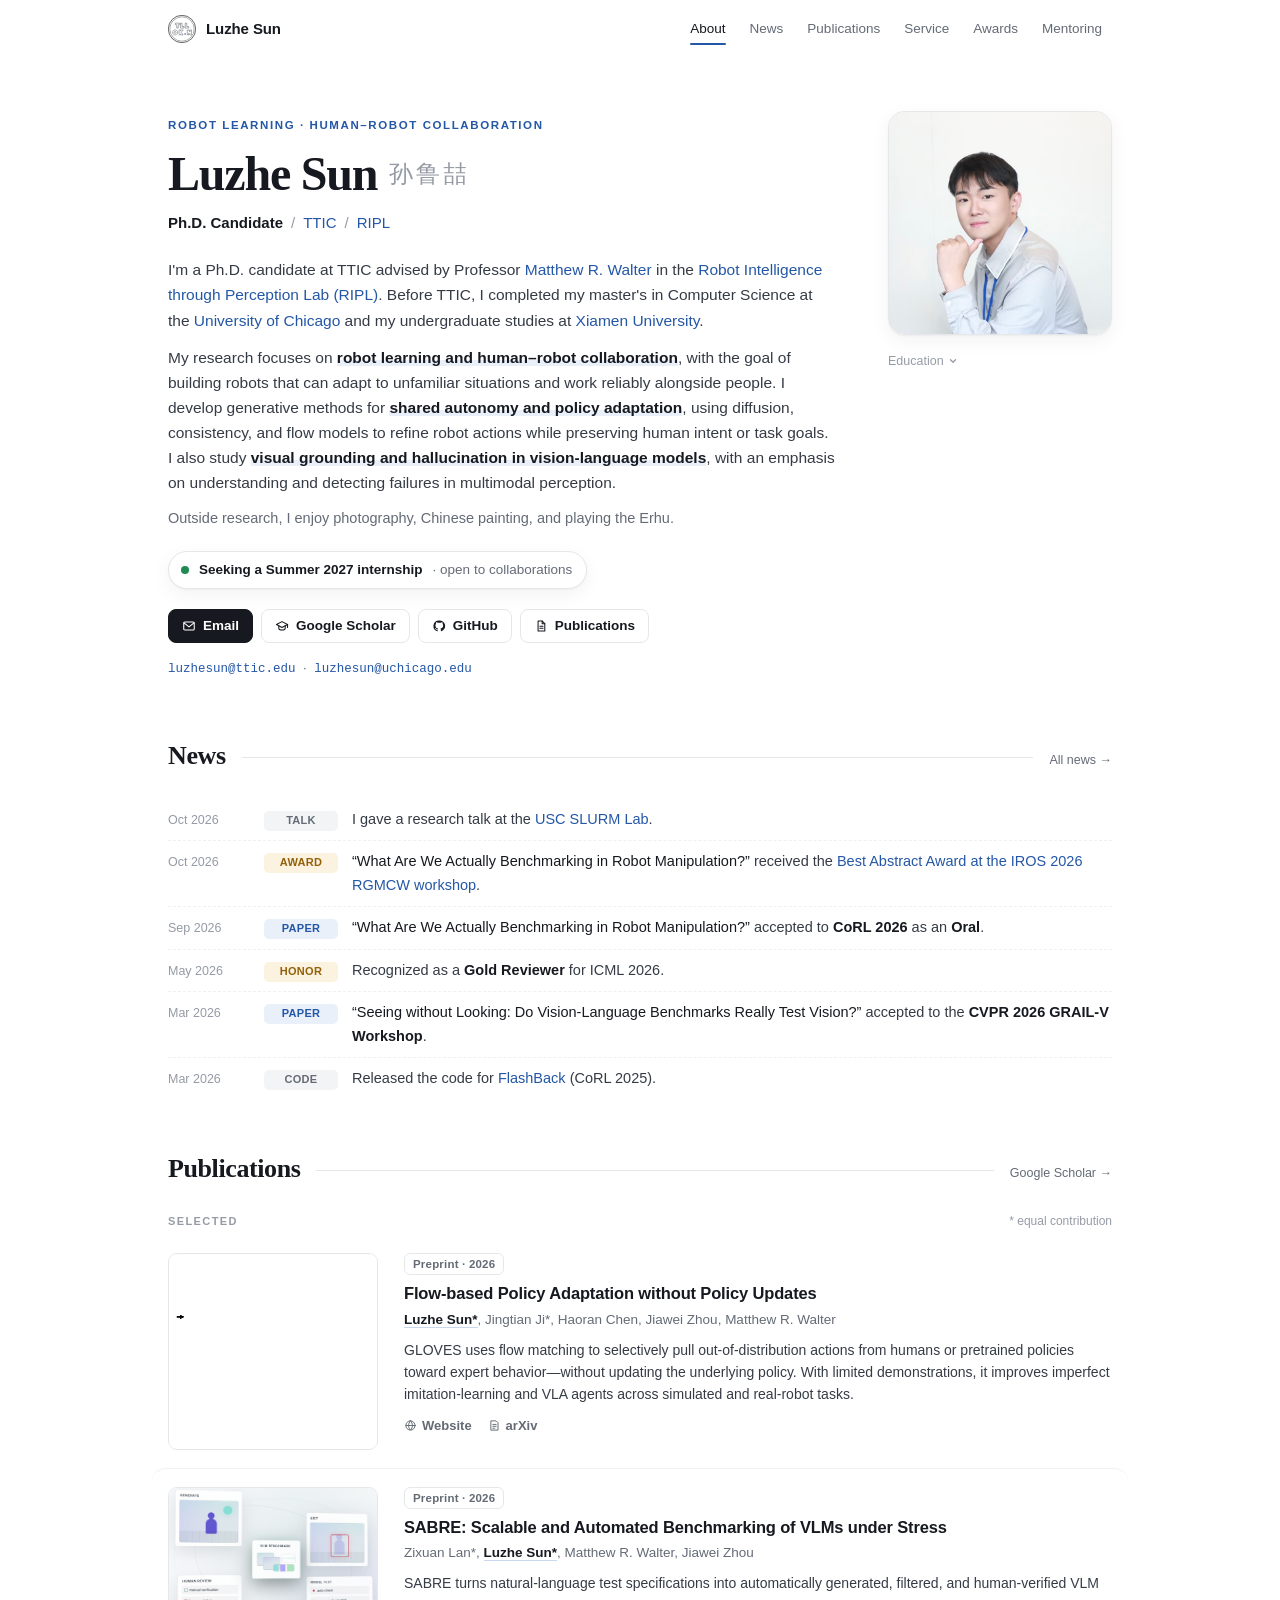
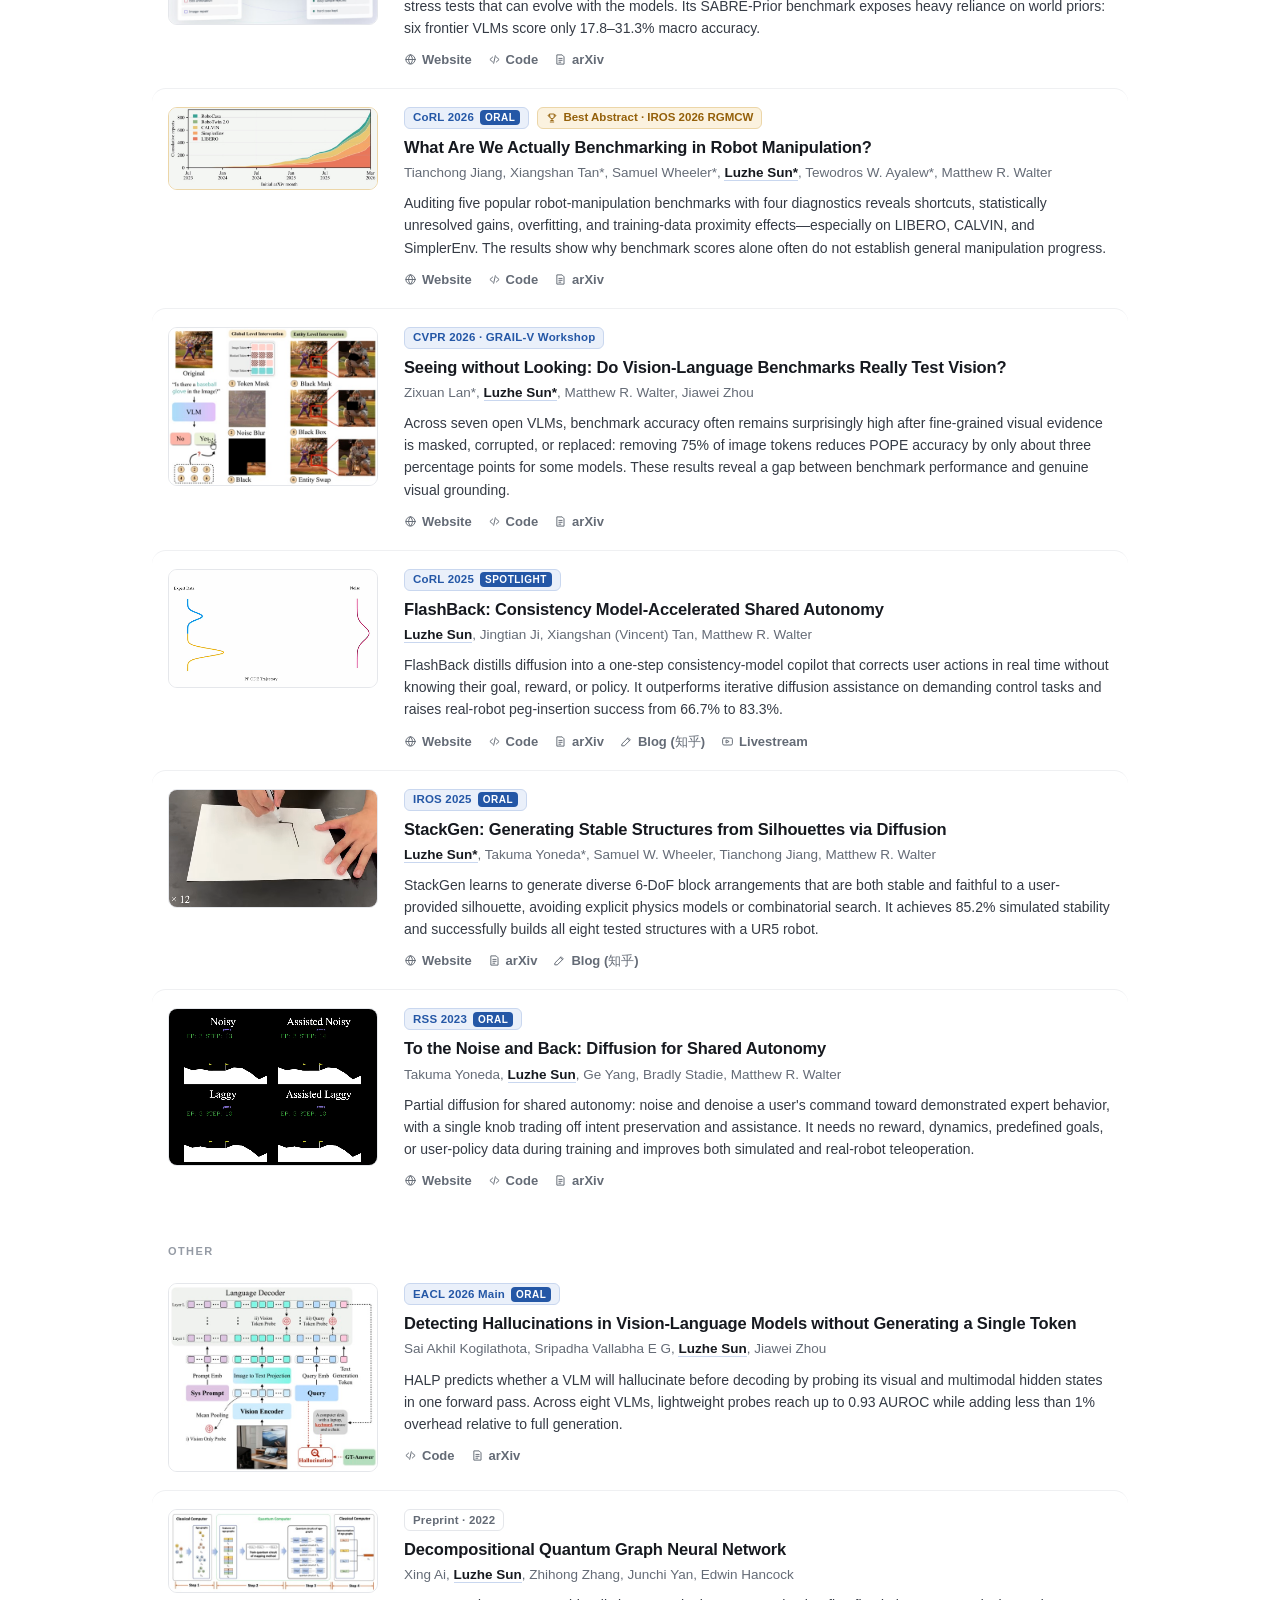
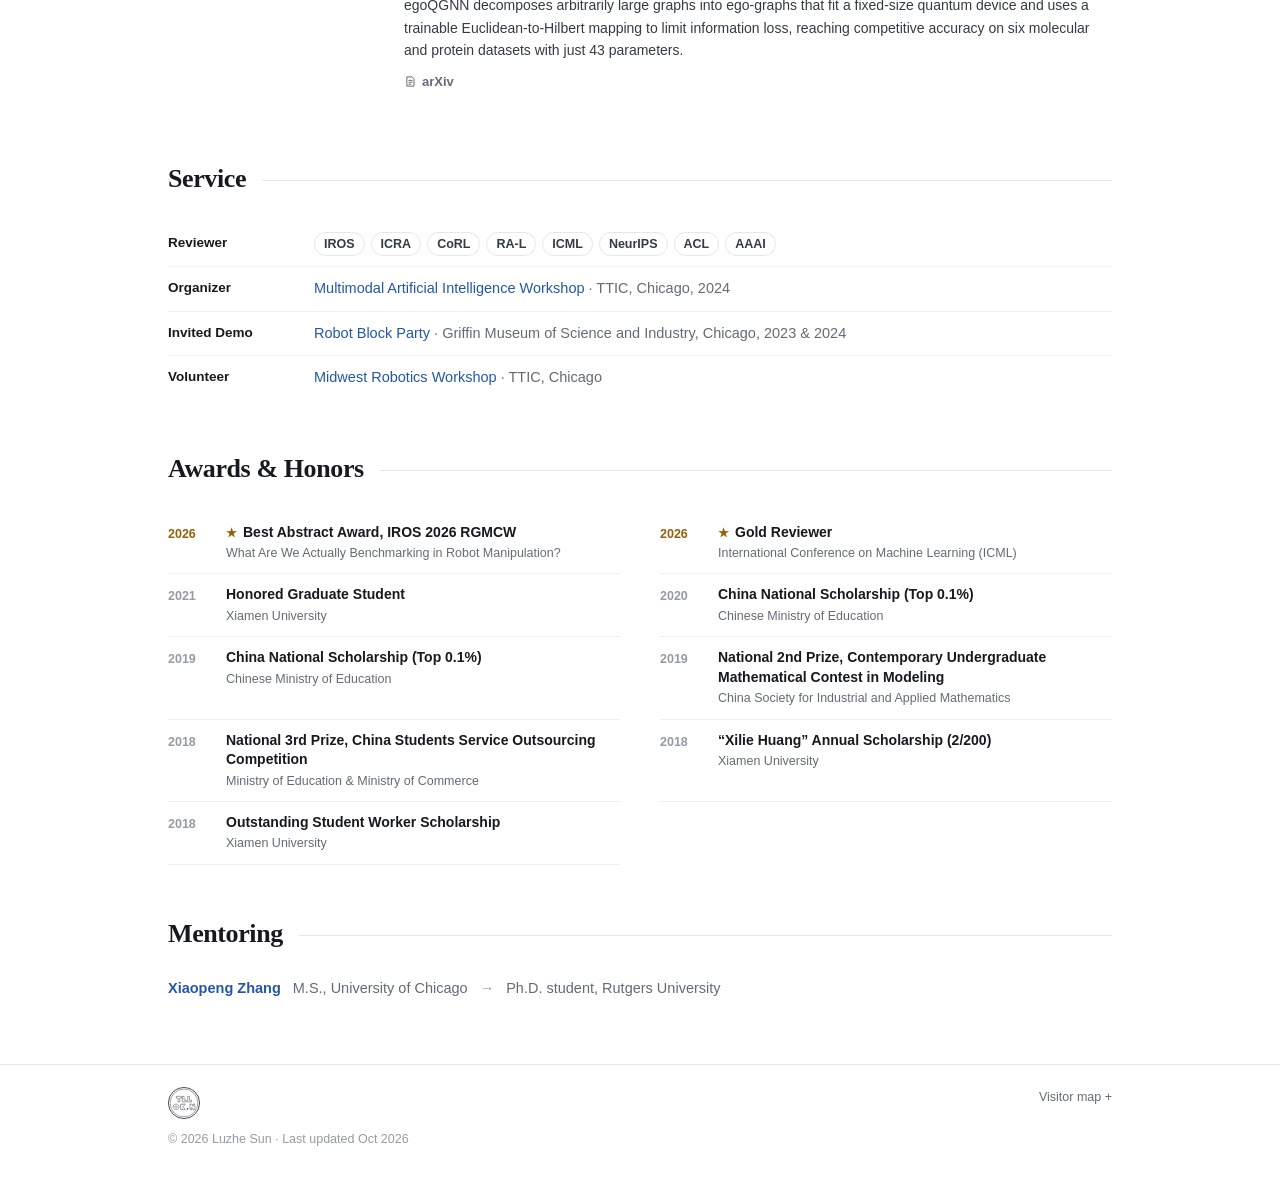
==== commit 4debc69c: "update video" ====
--- a/index.html
+++ b/index.html
@@ -125,7 +125,6 @@
             display: inline-flex; align-items: center; gap: 10px; margin: 0 0 14px;
             color: var(--accent); font-size: 11.5px; font-weight: 650; letter-spacing: 1.6px; text-transform: uppercase;
         }
-        .kicker::before { content: ""; width: 22px; height: 1.5px; background: currentColor; }
         .hero h1 {
             margin: 0; color: var(--ink);
             font-family: var(--serif); font-size: clamp(36px, 5vw, 48px); font-weight: 600; line-height: 1.05; letter-spacing: -1.2px;
@@ -225,11 +224,11 @@
         .pub:hover + .pub { border-top-color: transparent; }
         .pub.featured .thumb { border-color: var(--gold-line); }
         .thumb {
-            position: relative; display: grid; place-items: center; overflow: hidden;
-            aspect-ratio: 16 / 10; border: 1px solid var(--rule); border-radius: 9px; background: var(--thumb-bg);
-        }
-        .thumb img, .thumb video { width: 100%; height: 100%; object-fit: contain; transition: transform .35s ease; }
-        .pub:hover .thumb img, .pub:hover .thumb video { transform: scale(1.025); }
+            position: relative; display: block; overflow: hidden;
+            border: 1px solid var(--rule); border-radius: 9px; background: var(--thumb-bg);
+        }
+        /* full-size media: fixed width, height follows the original aspect ratio */
+        .thumb img, .thumb video { display: block; width: 100%; height: auto; }
         @media (prefers-color-scheme: dark) { .pub:hover { background: var(--surface); } }
         @media (prefers-color-scheme: dark) { .thumb img, .thumb video { opacity: .94; } }
         .play {
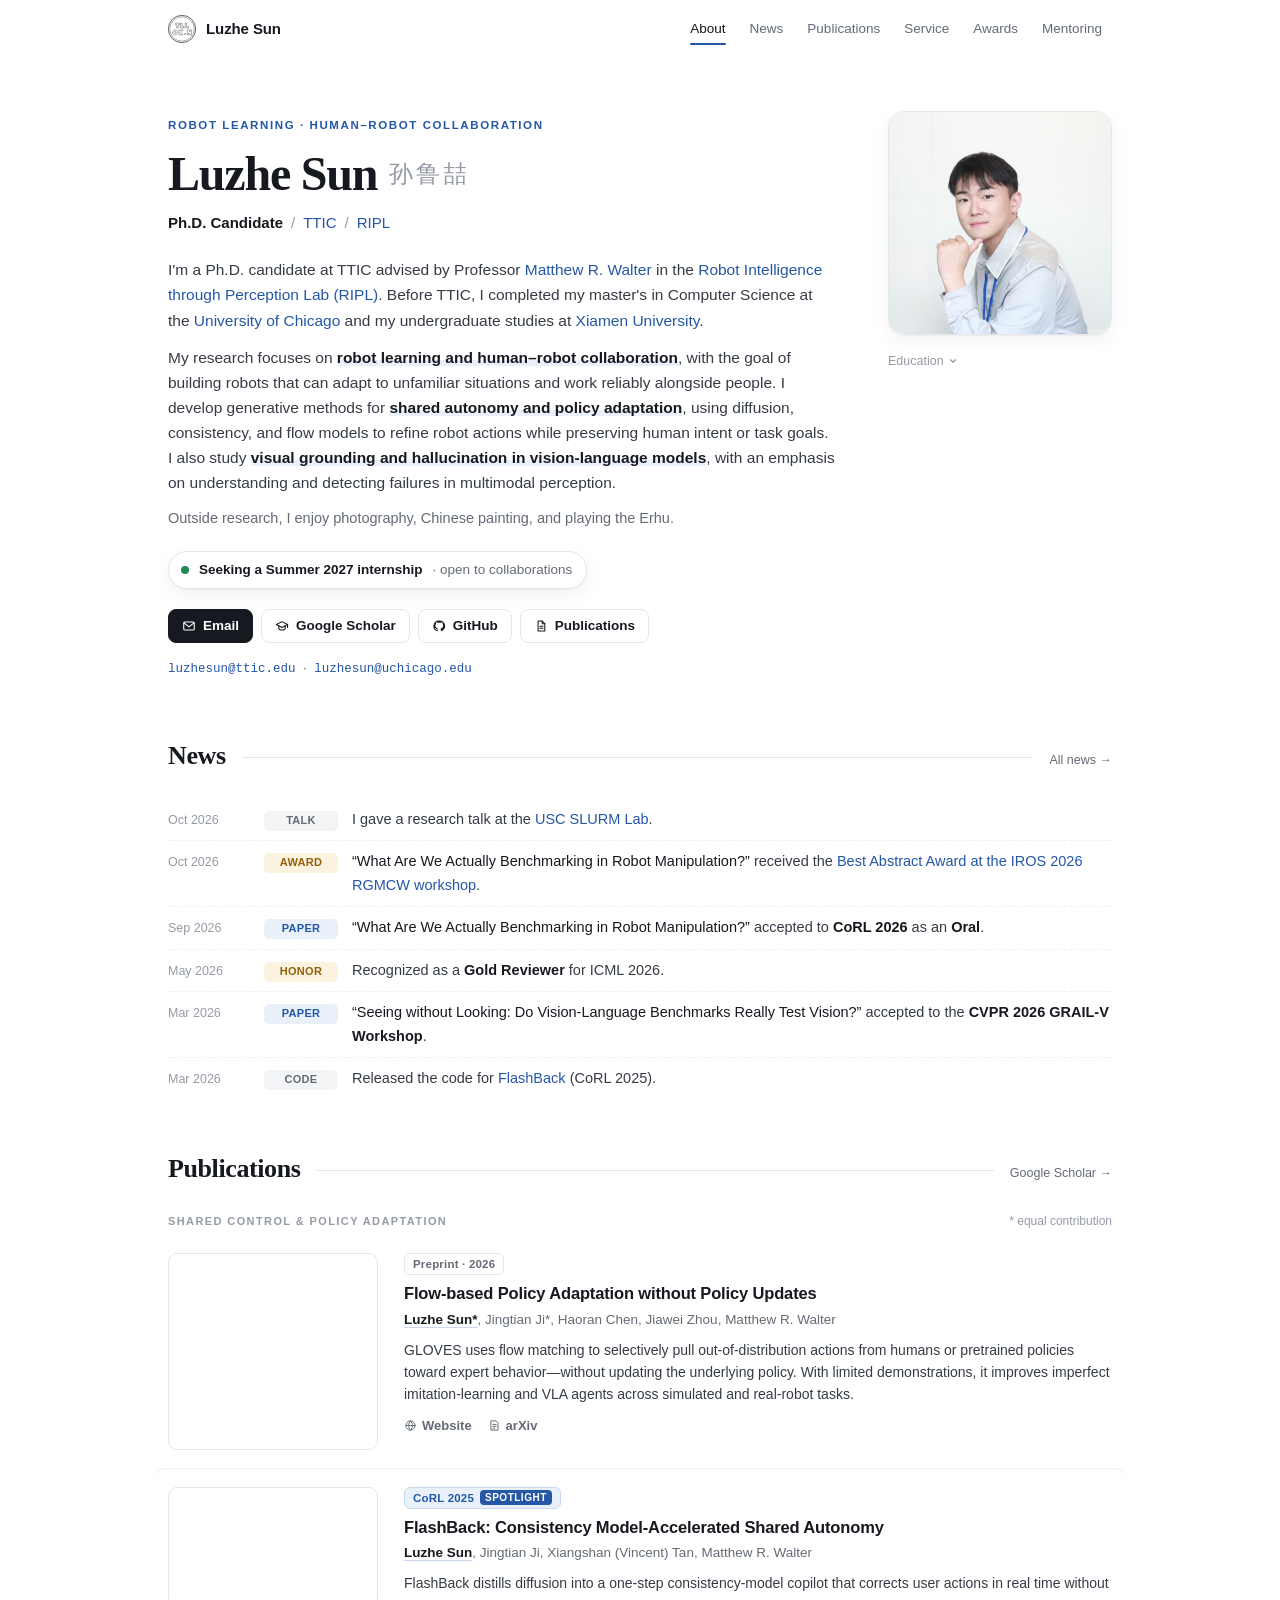
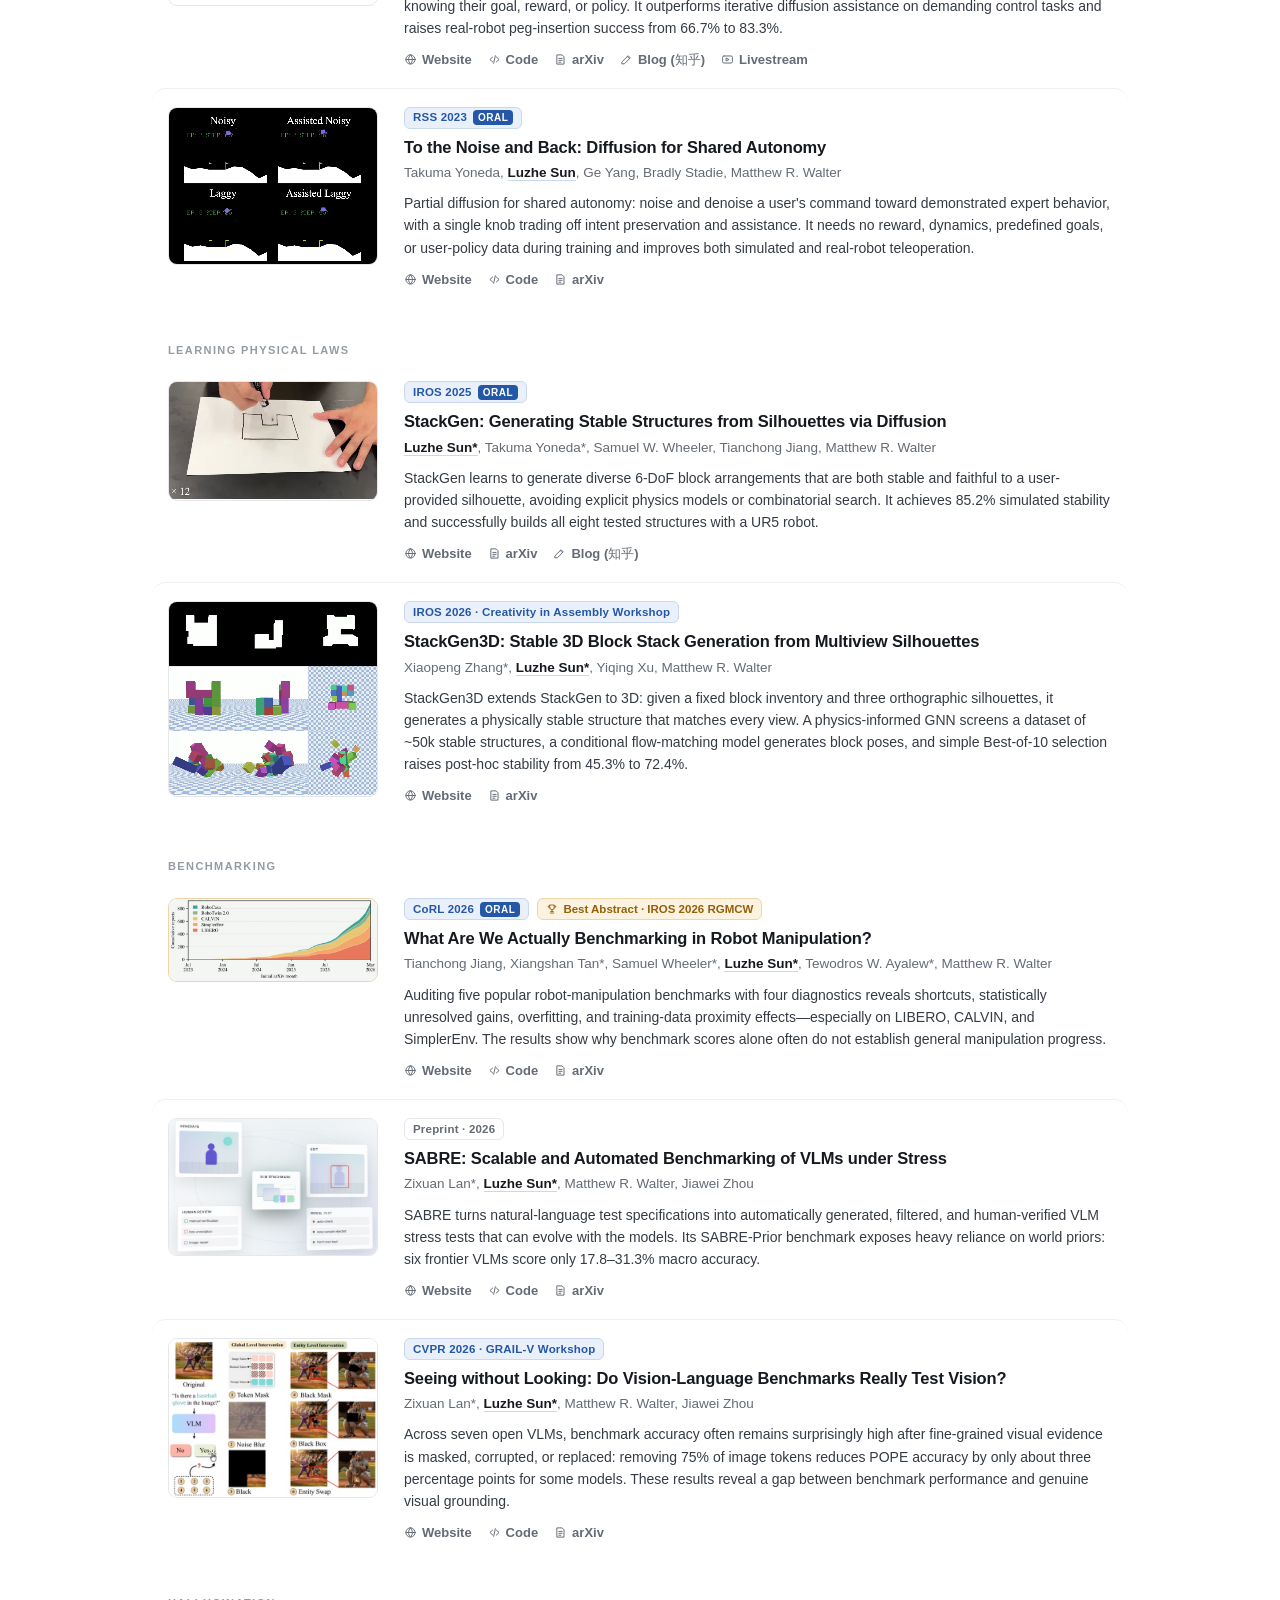
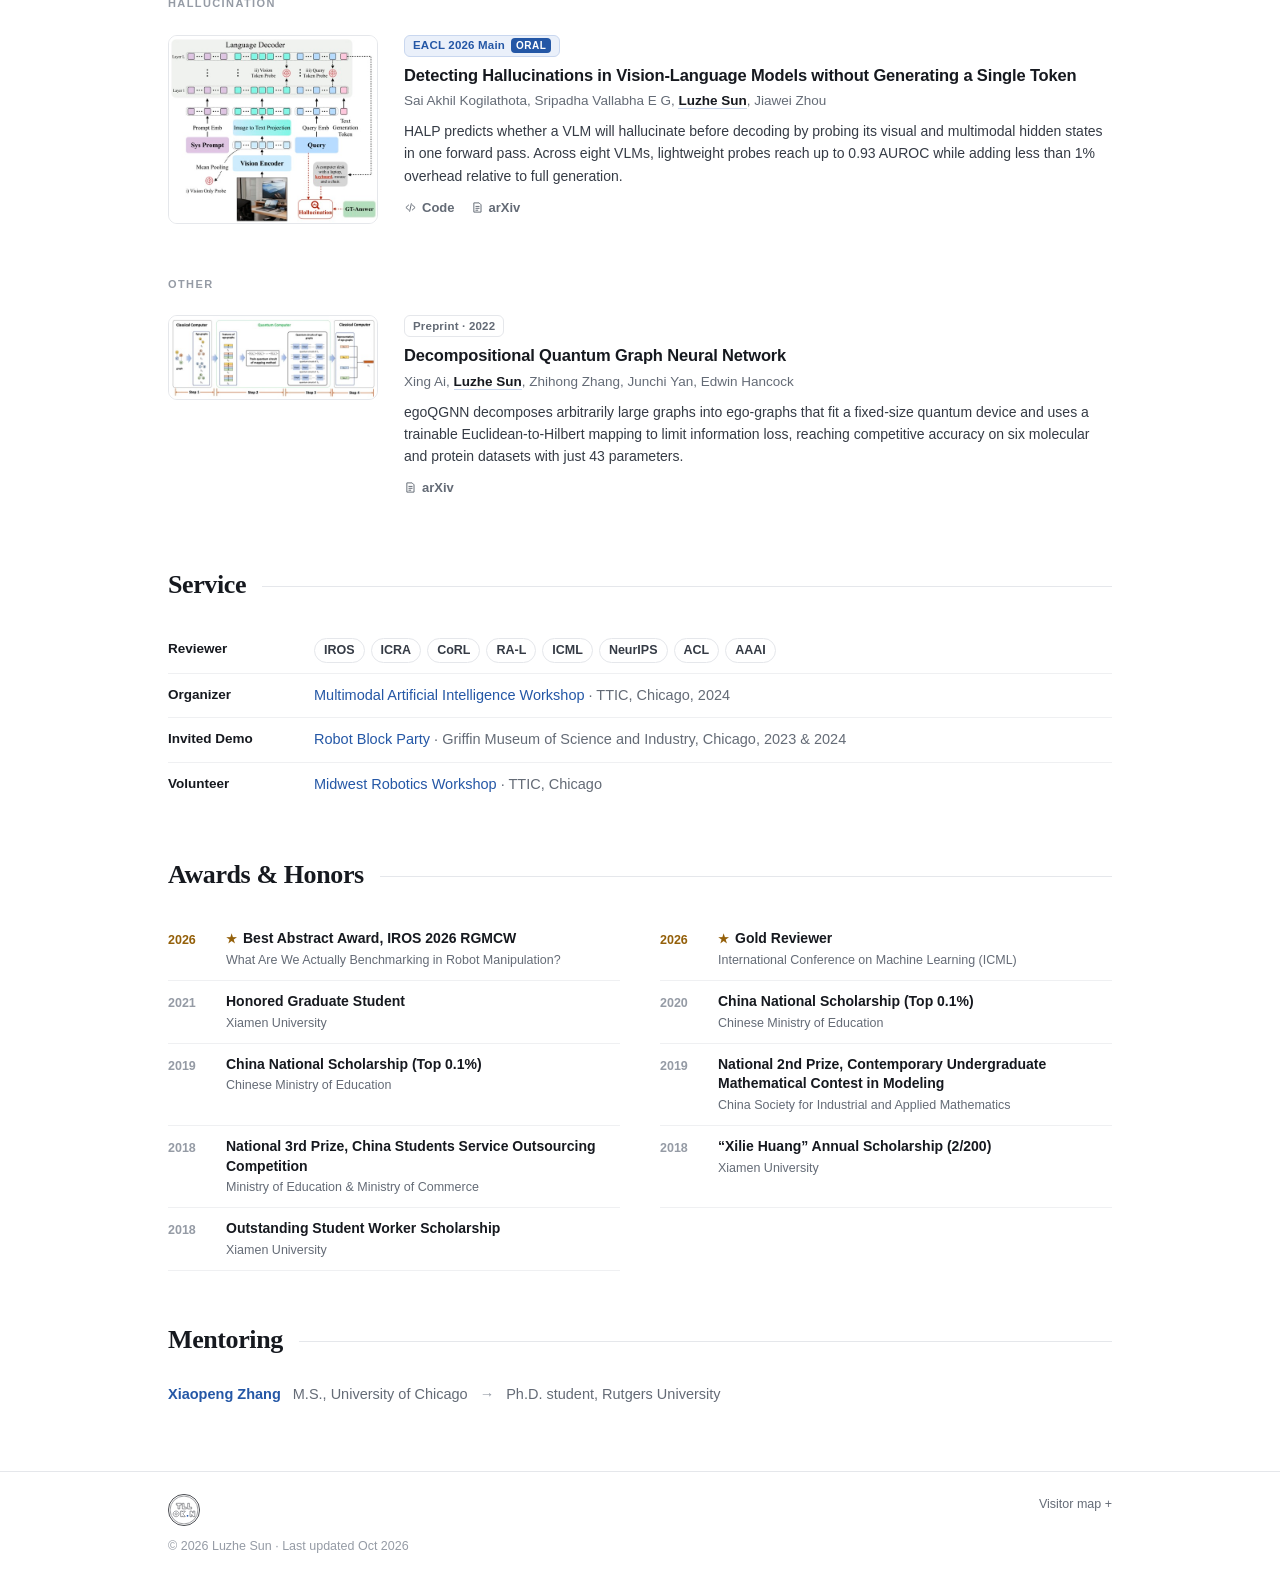
==== commit 7e479505: "Group publications by series; add StackGen3D" ====
--- a/index.html
+++ b/index.html
@@ -229,6 +229,13 @@
         }
         /* full-size media: fixed width, height follows the original aspect ratio */
         .thumb img, .thumb video { display: block; width: 100%; height: auto; }
+        .thumb.missing video, .thumb.missing .play { display: none; }
+        .thumb.missing::before {
+            content: attr(data-fallback); display: grid; place-items: center; aspect-ratio: 16 / 10;
+            color: var(--faint); font-family: var(--serif); font-size: 19px; letter-spacing: -.2px;
+            background-image: linear-gradient(var(--rule-soft) 1px, transparent 1px), linear-gradient(90deg, var(--rule-soft) 1px, transparent 1px);
+            background-size: 14px 14px;
+        }
         @media (prefers-color-scheme: dark) { .pub:hover { background: var(--surface); } }
         @media (prefers-color-scheme: dark) { .thumb img, .thumb video { opacity: .94; } }
         .play {
@@ -503,7 +510,7 @@
             </div>
 
             <div class="pub-group">
-                <div class="pub-group-head"><h3 class="label">Selected</h3><span class="note">* equal contribution</span></div>
+                <div class="pub-group-head"><h3 class="label">Shared Control &amp; Policy Adaptation</h3><span class="note">* equal contribution</span></div>
 
                 <article class="pub">
                     <div class="thumb">
@@ -525,54 +532,6 @@
                 </article>
 
                 <article class="pub">
-                    <div class="thumb"><img src="img/optimized/2026-sabre.jpg" alt="SABRE VLM benchmarking pipeline" loading="lazy" decoding="async"></div>
-                    <div>
-                        <div class="venue-row"><span class="venue pre">Preprint · 2026</span></div>
-                        <h3><a href="https://arxiv.org/abs/2608.07435">SABRE: Scalable and Automated Benchmarking of VLMs under Stress</a></h3>
-                        <div class="authors">Zixuan Lan*, <b>Luzhe Sun*</b>, Matthew R. Walter, Jiawei Zhou</div>
-                        <p class="tldr">SABRE turns natural-language test specifications into automatically generated, filtered, and human-verified VLM stress tests that can evolve with the models. Its SABRE-Prior benchmark exposes heavy reliance on world priors: six frontier VLMs score only 17.8–31.3% macro accuracy.</p>
-                        <div class="pub-links">
-                            <a href="https://zesearch.github.io/vlm-SABRE/"><svg class="i"><use href="#i-globe"/></svg>Website</a>
-                            <a href="https://github.com/Zesearch/vlm-SABRE"><svg class="i"><use href="#i-code"/></svg>Code</a>
-                            <a href="https://arxiv.org/abs/2608.07435"><svg class="i"><use href="#i-paper"/></svg>arXiv</a>
-                        </div>
-                    </div>
-                </article>
-
-                <article class="pub featured">
-                    <div class="thumb"><img src="img/optimized/2026-what-are-we-actually-benchmarking.jpg" alt="Robot manipulation benchmark audit chart" loading="lazy" decoding="async"></div>
-                    <div>
-                        <div class="venue-row">
-                            <a class="venue" href="https://www.corl.org/">CoRL 2026 <span class="hl">Oral</span></a>
-                            <a class="badge-award" href="https://sites.google.com/view/rgmcw2026"><svg class="i"><use href="#i-trophy"/></svg>Best Abstract · IROS 2026 RGMCW</a>
-                        </div>
-                        <h3><a href="https://arxiv.org/abs/2606.04233">What Are We Actually Benchmarking in Robot Manipulation?</a></h3>
-                        <div class="authors">Tianchong Jiang, Xiangshan Tan*, Samuel Wheeler*, <b>Luzhe Sun*</b>, Tewodros W. Ayalew*, Matthew R. Walter</div>
-                        <p class="tldr">Auditing five popular robot-manipulation benchmarks with four diagnostics reveals shortcuts, statistically unresolved gains, overfitting, and training-data proximity effects—especially on LIBERO, CALVIN, and SimplerEnv. The results show why benchmark scores alone often do not establish general manipulation progress.</p>
-                        <div class="pub-links">
-                            <a href="https://ripl.github.io/manipulation_benchmark_audit/"><svg class="i"><use href="#i-globe"/></svg>Website</a>
-                            <a href="https://github.com/ripl/ManipulationBenchmarkAudit"><svg class="i"><use href="#i-code"/></svg>Code</a>
-                            <a href="https://arxiv.org/abs/2606.04233"><svg class="i"><use href="#i-paper"/></svg>arXiv</a>
-                        </div>
-                    </div>
-                </article>
-
-                <article class="pub">
-                    <div class="thumb"><img src="img/optimized/2026-seeing-without-looking.jpg" alt="Seeing without Looking paper figure" loading="lazy" decoding="async"></div>
-                    <div>
-                        <div class="venue-row"><a class="venue" href="https://openreview.net/forum?id=BBnoQFzIQi">CVPR 2026 · GRAIL-V Workshop</a></div>
-                        <h3><a href="https://arxiv.org/abs/2605.22903">Seeing without Looking: Do Vision-Language Benchmarks Really Test Vision?</a></h3>
-                        <div class="authors">Zixuan Lan*, <b>Luzhe Sun*</b>, Matthew R. Walter, Jiawei Zhou</div>
-                        <p class="tldr">Across seven open VLMs, benchmark accuracy often remains surprisingly high after fine-grained visual evidence is masked, corrupted, or replaced: removing 75% of image tokens reduces POPE accuracy by only about three percentage points for some models. These results reveal a gap between benchmark performance and genuine visual grounding.</p>
-                        <div class="pub-links">
-                            <a href="https://zesearch.github.io/vlm-seeing-without-looking/"><svg class="i"><use href="#i-globe"/></svg>Website</a>
-                            <a href="https://github.com/Zesearch/vlm-seeing-without-looking"><svg class="i"><use href="#i-code"/></svg>Code</a>
-                            <a href="https://arxiv.org/abs/2605.22903"><svg class="i"><use href="#i-paper"/></svg>arXiv</a>
-                        </div>
-                    </div>
-                </article>
-
-                <article class="pub">
                     <div class="thumb">
                         <video autoplay muted loop playsinline preload="metadata" poster="img/optimized/2025-flashback.jpg" aria-label="FlashBack video preview">
                             <source src="video/2025-flashback.webm" type="video/webm">
@@ -593,6 +552,30 @@
                         </div>
                     </div>
                 </article>
+
+                <article class="pub">
+                    <div class="thumb">
+                        <video autoplay muted loop playsinline preload="metadata" poster="img/optimized/2023-to-the-noise-and-back.jpg" aria-label="To the Noise and Back video preview">
+                            <source src="video/2023-to-the-noise-and-back.webm" type="video/webm">
+                        </video>
+                        <button class="play" type="button" aria-pressed="false"><svg class="play-i" viewBox="0 0 12 12"><path d="M3 1.5 10 6 3 10.5z" fill="currentColor"/></svg><svg class="pause-i" viewBox="0 0 12 12"><path d="M3.5 2v8M8.5 2v8" stroke="currentColor" stroke-width="2"/></svg></button>
+                    </div>
+                    <div>
+                        <div class="venue-row"><a class="venue" href="https://roboticsconference.org/2023/program/papers/014/">RSS 2023 <span class="hl">Oral</span></a></div>
+                        <h3><a href="https://arxiv.org/abs/2302.12244">To the Noise and Back: Diffusion for Shared Autonomy</a></h3>
+                        <div class="authors">Takuma Yoneda, <b>Luzhe Sun</b>, Ge Yang, Bradly Stadie, Matthew R. Walter</div>
+                        <p class="tldr">Partial diffusion for shared autonomy: noise and denoise a user's command toward demonstrated expert behavior, with a single knob trading off intent preservation and assistance. It needs no reward, dynamics, predefined goals, or user-policy data during training and improves both simulated and real-robot teleoperation.</p>
+                        <div class="pub-links">
+                            <a href="https://diffusion-for-shared-autonomy.github.io/"><svg class="i"><use href="#i-globe"/></svg>Website</a>
+                            <a href="https://github.com/ripl/diffusion-for-shared-autonomy"><svg class="i"><use href="#i-code"/></svg>Code</a>
+                            <a href="https://arxiv.org/abs/2302.12244"><svg class="i"><use href="#i-paper"/></svg>arXiv</a>
+                        </div>
+                    </div>
+                </article>
+            </div>
+
+            <div class="pub-group">
+                <div class="pub-group-head"><h3 class="label">Learning Physical Laws</h3></div>
 
                 <article class="pub">
                     <div class="thumb">
@@ -615,28 +598,79 @@
                 </article>
 
                 <article class="pub">
-                    <div class="thumb">
-                        <video autoplay muted loop playsinline preload="metadata" poster="img/optimized/2023-to-the-noise-and-back.jpg" aria-label="To the Noise and Back video preview">
-                            <source src="video/2023-to-the-noise-and-back.webm" type="video/webm">
+                    <div class="thumb" data-fallback="StackGen3D">
+                        <video autoplay muted loop playsinline preload="metadata" poster="img/optimized/2026-stackgen3d.jpg" aria-label="StackGen3D video preview">
+                            <source src="video/2026-stackgen3d.webm" type="video/webm">
                         </video>
                         <button class="play" type="button" aria-pressed="false"><svg class="play-i" viewBox="0 0 12 12"><path d="M3 1.5 10 6 3 10.5z" fill="currentColor"/></svg><svg class="pause-i" viewBox="0 0 12 12"><path d="M3.5 2v8M8.5 2v8" stroke="currentColor" stroke-width="2"/></svg></button>
                     </div>
                     <div>
-                        <div class="venue-row"><a class="venue" href="https://roboticsconference.org/2023/program/papers/014/">RSS 2023 <span class="hl">Oral</span></a></div>
-                        <h3><a href="https://arxiv.org/abs/2302.12244">To the Noise and Back: Diffusion for Shared Autonomy</a></h3>
-                        <div class="authors">Takuma Yoneda, <b>Luzhe Sun</b>, Ge Yang, Bradly Stadie, Matthew R. Walter</div>
-                        <p class="tldr">Partial diffusion for shared autonomy: noise and denoise a user's command toward demonstrated expert behavior, with a single knob trading off intent preservation and assistance. It needs no reward, dynamics, predefined goals, or user-policy data during training and improves both simulated and real-robot teleoperation.</p>
-                        <div class="pub-links">
-                            <a href="https://diffusion-for-shared-autonomy.github.io/"><svg class="i"><use href="#i-globe"/></svg>Website</a>
-                            <a href="https://github.com/ripl/diffusion-for-shared-autonomy"><svg class="i"><use href="#i-code"/></svg>Code</a>
-                            <a href="https://arxiv.org/abs/2302.12244"><svg class="i"><use href="#i-paper"/></svg>arXiv</a>
+                        <div class="venue-row"><a class="venue" href="https://ripl.github.io/StackGen3D-web/">IROS 2026 · Creativity in Assembly Workshop</a></div>
+                        <h3><a href="https://arxiv.org/abs/2610.31803">StackGen3D: Stable 3D Block Stack Generation from Multiview Silhouettes</a></h3>
+                        <div class="authors">Xiaopeng Zhang*, <b>Luzhe Sun*</b>, Yiqing Xu, Matthew R. Walter</div>
+                        <p class="tldr">StackGen3D extends StackGen to 3D: given a fixed block inventory and three orthographic silhouettes, it generates a physically stable structure that matches every view. A physics-informed GNN screens a dataset of ~50k stable structures, a conditional flow-matching model generates block poses, and simple Best-of-10 selection raises post-hoc stability from 45.3% to 72.4%.</p>
+                        <div class="pub-links">
+                            <a href="https://ripl.github.io/StackGen3D-web/"><svg class="i"><use href="#i-globe"/></svg>Website</a>
+                            <a href="https://arxiv.org/abs/2610.31803"><svg class="i"><use href="#i-paper"/></svg>arXiv</a>
                         </div>
                     </div>
                 </article>
             </div>
 
             <div class="pub-group">
-                <div class="pub-group-head"><h3 class="label">Other</h3></div>
+                <div class="pub-group-head"><h3 class="label">Benchmarking</h3></div>
+
+                <article class="pub featured">
+                    <div class="thumb"><img src="img/optimized/2026-what-are-we-actually-benchmarking.jpg" alt="Robot manipulation benchmark audit chart" loading="lazy" decoding="async"></div>
+                    <div>
+                        <div class="venue-row">
+                            <a class="venue" href="https://www.corl.org/">CoRL 2026 <span class="hl">Oral</span></a>
+                            <a class="badge-award" href="https://sites.google.com/view/rgmcw2026"><svg class="i"><use href="#i-trophy"/></svg>Best Abstract · IROS 2026 RGMCW</a>
+                        </div>
+                        <h3><a href="https://arxiv.org/abs/2606.04233">What Are We Actually Benchmarking in Robot Manipulation?</a></h3>
+                        <div class="authors">Tianchong Jiang, Xiangshan Tan*, Samuel Wheeler*, <b>Luzhe Sun*</b>, Tewodros W. Ayalew*, Matthew R. Walter</div>
+                        <p class="tldr">Auditing five popular robot-manipulation benchmarks with four diagnostics reveals shortcuts, statistically unresolved gains, overfitting, and training-data proximity effects—especially on LIBERO, CALVIN, and SimplerEnv. The results show why benchmark scores alone often do not establish general manipulation progress.</p>
+                        <div class="pub-links">
+                            <a href="https://ripl.github.io/manipulation_benchmark_audit/"><svg class="i"><use href="#i-globe"/></svg>Website</a>
+                            <a href="https://github.com/ripl/ManipulationBenchmarkAudit"><svg class="i"><use href="#i-code"/></svg>Code</a>
+                            <a href="https://arxiv.org/abs/2606.04233"><svg class="i"><use href="#i-paper"/></svg>arXiv</a>
+                        </div>
+                    </div>
+                </article>
+
+                <article class="pub">
+                    <div class="thumb"><img src="img/optimized/2026-sabre.jpg" alt="SABRE VLM benchmarking pipeline" loading="lazy" decoding="async"></div>
+                    <div>
+                        <div class="venue-row"><span class="venue pre">Preprint · 2026</span></div>
+                        <h3><a href="https://arxiv.org/abs/2608.07435">SABRE: Scalable and Automated Benchmarking of VLMs under Stress</a></h3>
+                        <div class="authors">Zixuan Lan*, <b>Luzhe Sun*</b>, Matthew R. Walter, Jiawei Zhou</div>
+                        <p class="tldr">SABRE turns natural-language test specifications into automatically generated, filtered, and human-verified VLM stress tests that can evolve with the models. Its SABRE-Prior benchmark exposes heavy reliance on world priors: six frontier VLMs score only 17.8–31.3% macro accuracy.</p>
+                        <div class="pub-links">
+                            <a href="https://zesearch.github.io/vlm-SABRE/"><svg class="i"><use href="#i-globe"/></svg>Website</a>
+                            <a href="https://github.com/Zesearch/vlm-SABRE"><svg class="i"><use href="#i-code"/></svg>Code</a>
+                            <a href="https://arxiv.org/abs/2608.07435"><svg class="i"><use href="#i-paper"/></svg>arXiv</a>
+                        </div>
+                    </div>
+                </article>
+
+                <article class="pub">
+                    <div class="thumb"><img src="img/optimized/2026-seeing-without-looking.jpg" alt="Seeing without Looking paper figure" loading="lazy" decoding="async"></div>
+                    <div>
+                        <div class="venue-row"><a class="venue" href="https://openreview.net/forum?id=BBnoQFzIQi">CVPR 2026 · GRAIL-V Workshop</a></div>
+                        <h3><a href="https://arxiv.org/abs/2605.22903">Seeing without Looking: Do Vision-Language Benchmarks Really Test Vision?</a></h3>
+                        <div class="authors">Zixuan Lan*, <b>Luzhe Sun*</b>, Matthew R. Walter, Jiawei Zhou</div>
+                        <p class="tldr">Across seven open VLMs, benchmark accuracy often remains surprisingly high after fine-grained visual evidence is masked, corrupted, or replaced: removing 75% of image tokens reduces POPE accuracy by only about three percentage points for some models. These results reveal a gap between benchmark performance and genuine visual grounding.</p>
+                        <div class="pub-links">
+                            <a href="https://zesearch.github.io/vlm-seeing-without-looking/"><svg class="i"><use href="#i-globe"/></svg>Website</a>
+                            <a href="https://github.com/Zesearch/vlm-seeing-without-looking"><svg class="i"><use href="#i-code"/></svg>Code</a>
+                            <a href="https://arxiv.org/abs/2605.22903"><svg class="i"><use href="#i-paper"/></svg>arXiv</a>
+                        </div>
+                    </div>
+                </article>
+            </div>
+
+            <div class="pub-group">
+                <div class="pub-group-head"><h3 class="label">Hallucination</h3></div>
 
                 <article class="pub">
                     <div class="thumb"><img src="img/optimized/2026-detecting-hallucinations.jpg" alt="HALP paper figure" loading="lazy" decoding="async"></div>
@@ -651,6 +685,10 @@
                         </div>
                     </div>
                 </article>
+            </div>
+
+            <div class="pub-group">
+                <div class="pub-group-head"><h3 class="label">Other</h3></div>
 
                 <article class="pub">
                     <div class="thumb"><img src="img/optimized/2022-decompositional-quantum-gnn.jpg" alt="egoQGNN paper figure" loading="lazy" decoding="async"></div>
@@ -796,6 +834,10 @@
             const video = thumb.querySelector("video");
             const btn = thumb.querySelector(".play");
             if (!video || !btn) return;
+            const sources = video.querySelectorAll("source");
+            const markMissing = () => thumb.classList.add("missing");
+            if (sources.length) sources[sources.length - 1].addEventListener("error", markMissing);
+            video.addEventListener("error", markMissing);
             const label = video.getAttribute("aria-label");
             const sync = () => {
                 btn.setAttribute("aria-pressed", String(!video.paused));
